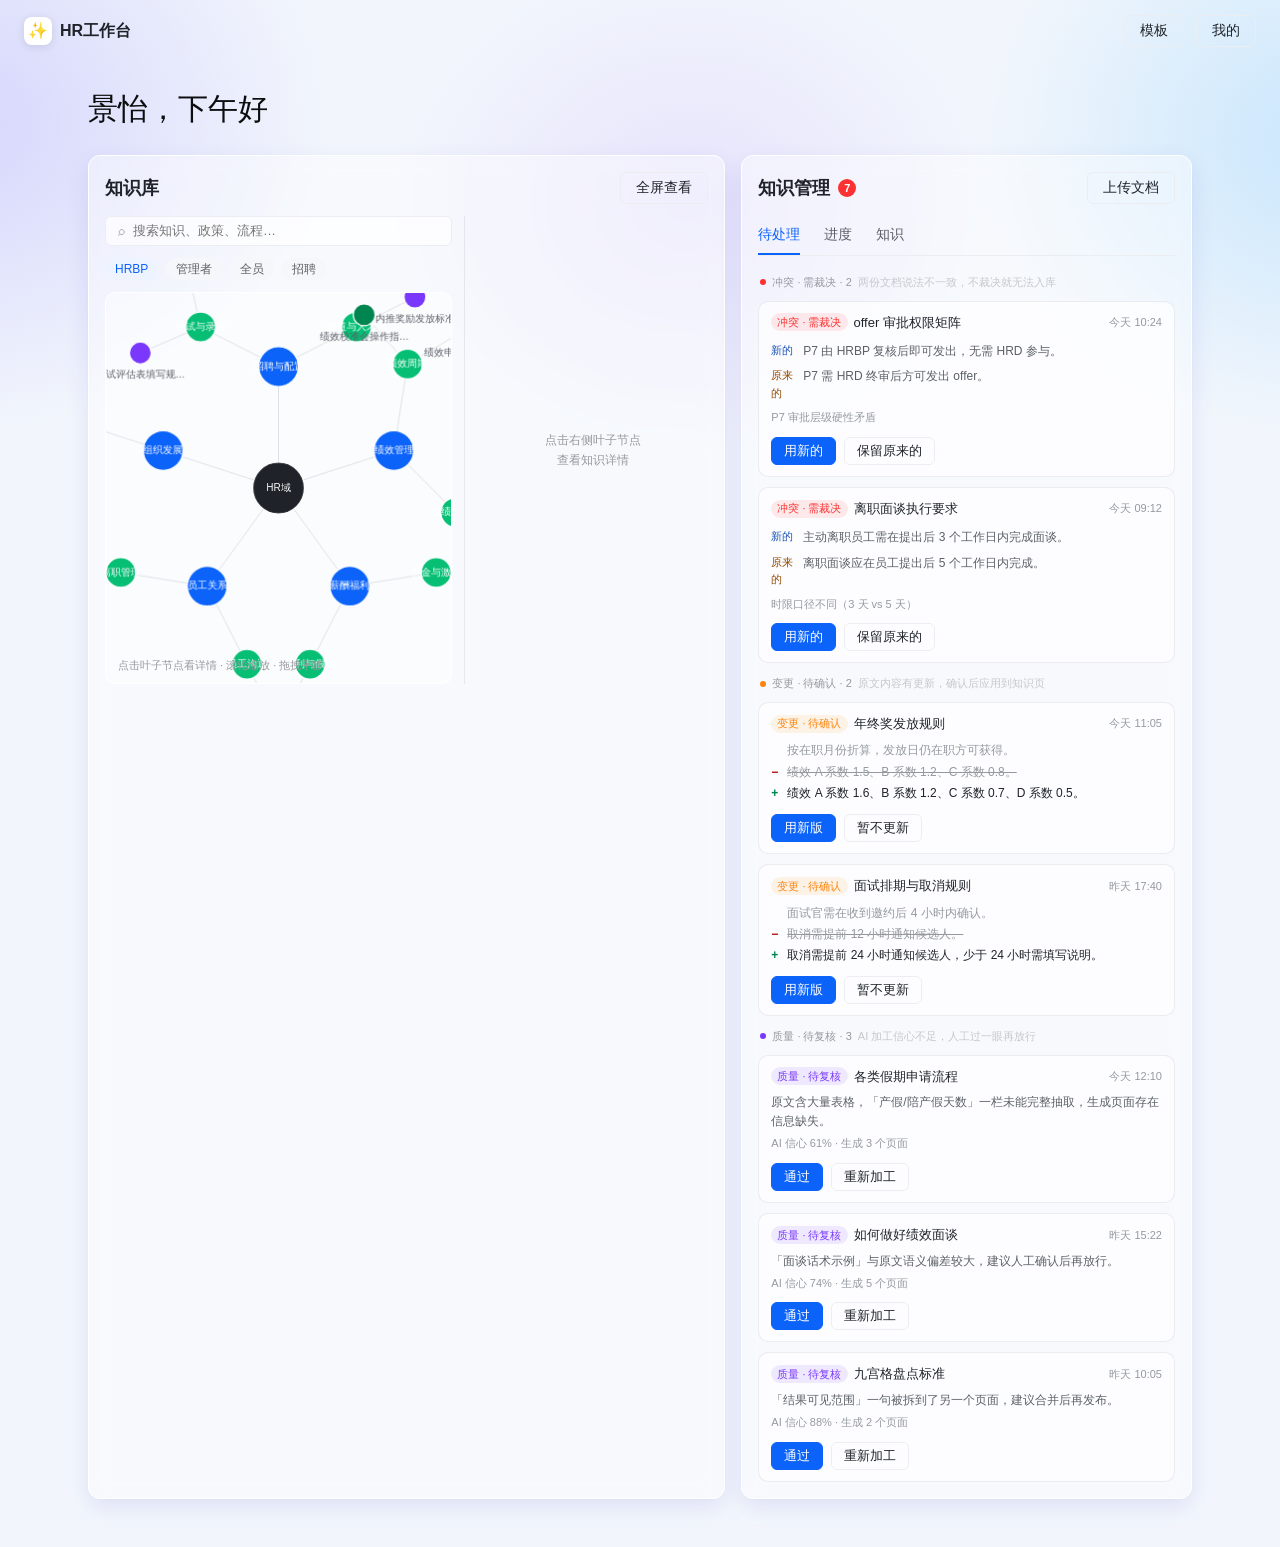
==== index.html @ a3eaf1f0 "feat: HR工作台知识库工具 demo - 知识库卡片（HRBP）：知识图谱四层结构，按角色切换，搜索，收藏，详情 - 知识管理卡片（COE）：待处理三类（冲突裁决/变更候选/质量复核），进度追踪" ====
<!DOCTYPE html>
<html lang="zh-CN">
<head>
<meta charset="UTF-8">
<title>HR 工作台 · 知识库工具 Demo</title>
<link rel="stylesheet" href="workbench.css">
<style>
  .tool-card--knowledge { grid-column: span 7; min-height: 560px; }
  .tool-card--manage    { grid-column: span 5; min-height: 560px; }

  /* ── HRBP 卡片 ── */
  .knowledge-layout { display: grid; grid-template-columns: 1fr 244px; gap: 12px; min-height: 468px; }
  .knowledge-main { min-width: 0; display: flex; flex-direction: column; }
  .graph-area { position: relative; flex: 1; min-height: 380px; border-radius: 10px;
                background: rgba(255,255,255,.46); border: 1px solid rgba(255,255,255,.9); overflow: hidden; }
  #graphCanvas { width: 100%; height: 100%; display: block; }
  .graph-hint { position: absolute; left: 12px; bottom: 10px; color: var(--color-text-tertiary); font-size: 11px; }
  .search-floating { position: absolute; inset: 0; background: rgba(250,252,255,.96); overflow: auto;
                     display: none; padding: 10px; }
  .search-floating.show { display: block; }
  .search-item { padding: 9px 11px; border-radius: 8px; background: rgba(255,255,255,.8);
                 border: 1px solid var(--color-border-default); margin-bottom: 7px; cursor: pointer; }
  .search-item:hover { background: #fff; border-color: var(--color-brand-border); }
  .search-item__title { font-size: 13px; font-weight: 500; display: flex; align-items: center; gap: 6px; flex-wrap: wrap; }
  .search-item__meta { font-size: 11px; color: var(--color-text-tertiary); margin-top: 3px; }

  .tiny-tag { display: inline-flex; align-items: center; height: 18px; padding: 0 6px;
              border-radius: 9px; font-size: 11px; white-space: nowrap; }
  .tiny-tag--neutral { background: #f2f5f7; color: #5c6066; }
  .tiny-tag--warn    { background: #fff1e5; color: #944b01; }
  .tiny-tag--success { background: #e8faf3; color: #018550; }
  .tiny-tag--brand   { background: var(--color-brand-soft); color: #1851b3; }

  .knowledge-detail { border-left: 1px solid rgba(31,35,41,.08); padding-left: 12px;
                      display: flex; flex-direction: column; min-width: 0; }
  .knowledge-detail.empty { justify-content: center; align-items: center; text-align: center;
                            color: var(--color-text-tertiary); font-size: 12px; line-height: 1.7; }
  .detail-head { display: flex; align-items: flex-start; gap: 6px; }
  .detail-title { flex: 1; font-size: 15px; font-weight: 600; line-height: 1.4; }
  .detail-fav { border: none; background: transparent; color: #c4c7cc; cursor: pointer; font-size: 15px; padding: 0; }
  .detail-fav.active { color: #fc860f; }
  .detail-banner { border-radius: 6px; padding: 6px 9px; font-size: 11px; margin-top: 8px; }
  .detail-banner.warn    { background: #fff1e5; color: #944b01; }
  .detail-banner.success { background: #e8faf3; color: #018550; }
  .detail-meta { font-size: 11px; color: var(--color-text-tertiary); margin-top: 8px; display: flex; flex-wrap: wrap; gap: 4px 8px; }
  .detail-summary { font-size: 12px; color: var(--color-text-secondary); line-height: 1.65; margin-top: 10px; }
  .detail-actions { margin-top: auto; padding-top: 12px; border-top: 1px solid rgba(31,35,41,.06); }

  /* ── COE 卡片 ── */
  .manage-shell { display: flex; flex-direction: column; min-height: 468px; }
  .tab-panel { display: none; flex-direction: column; gap: 10px; }
  .tab-panel.active { display: flex; }

  .group-label { font-size: 11px; color: var(--color-text-tertiary); padding: 2px 2px 0; display: flex; align-items: center; gap: 6px; }
  .group-label .dot { width: 6px; height: 6px; border-radius: 50%; }

  .todo-card { border-radius: 10px; background: rgba(255,255,255,.66);
               border: 1px solid rgba(31,35,41,.08); padding: 11px 12px; }
  .todo-card.done { opacity: .55; }
  .todo-head { display: flex; align-items: center; gap: 6px; margin-bottom: 7px; }
  .todo-title { flex: 1; font-size: 13px; font-weight: 500; min-width: 0;
                overflow: hidden; text-overflow: ellipsis; white-space: nowrap; }
  .todo-time { font-size: 11px; color: var(--color-text-tertiary); }
  .todo-body { font-size: 12px; line-height: 1.6; }
  .claim { display: flex; gap: 6px; padding: 3px 0; }
  .claim-key { flex: none; width: 26px; font-size: 11px; }
  .claim-key.new { color: #1851b3; }
  .claim-key.old { color: #944b01; }
  .claim-txt { color: var(--color-text-secondary); }
  .todo-hint { font-size: 11px; color: var(--color-text-tertiary); margin-top: 4px; }

  .diff-line { display: flex; gap: 6px; font-size: 12px; line-height: 1.6; padding: 1px 0; }
  .diff-sign { flex: none; width: 10px; font-weight: 600; }
  .diff-line.add    .diff-sign { color: #018550; }
  .diff-line.remove .diff-sign { color: #b50707; }
  .diff-line.remove .diff-txt  { color: #95999e; text-decoration: line-through; }
  .diff-line.same   .diff-sign { color: #c4c7cc; }
  .diff-line.same   .diff-txt  { color: var(--color-text-tertiary); }

  .todo-actions { display: flex; gap: 8px; margin-top: 10px; }
  .todo-actions .toft-button { height: 28px; padding: 0 12px; font-size: 13px; }
  .resolve-note { font-size: 12px; color: var(--color-text-secondary); display: flex; align-items: center; gap: 8px; }
  .link-btn { border: none; background: none; color: var(--color-text-link); font-size: 12px; cursor: pointer; padding: 0; }

  .empty-tip { padding: 48px 0; text-align: center; color: var(--color-text-tertiary); font-size: 13px; }

  .progress-card { border-radius: 10px; background: rgba(255,255,255,.66);
                   border: 1px solid rgba(31,35,41,.08); padding: 11px 12px; }
  .progress-head { display: flex; justify-content: space-between; gap: 8px; margin-bottom: 8px; }
  .progress-title { font-size: 13px; font-weight: 500; }
  .progress-time { font-size: 11px; color: var(--color-text-tertiary); }
  .role-line { display: flex; align-items: center; gap: 10px; padding: 6px 0;
               border-top: 1px solid rgba(31,35,41,.06); }
  .role-name { width: 52px; font-size: 12px; color: var(--color-text-secondary); flex: none; }
  .role-steps { flex: 1; display: flex; align-items: center; gap: 3px; }
  .step-dot { width: 7px; height: 7px; border-radius: 50%; background: #e1e3e6; flex: none; }
  .step-dot.done { background: #06bf75; }
  .step-dot.active { background: #0c63fa; box-shadow: 0 0 0 3px rgba(12,99,250,.12); }
  .step-line { width: 12px; height: 1px; background: #e1e3e6; flex: none; }
  .step-line.done { background: #06bf75; }
  .role-badge { font-size: 11px; border-radius: 9px; padding: 2px 7px; white-space: nowrap; flex: none; }
  .role-badge.done  { background: #e8faf3; color: #018550; }
  .role-badge.active{ background: #edf4ff; color: #1851b3; }
  .role-badge.warn  { background: #fff1e5; color: #944b01; }

  /* 进度条 */
  .prog-track { display: flex; align-items: flex-start; margin: 12px 0 10px; }
  .prog-step { display: flex; flex-direction: column; align-items: center; gap: 5px; flex: none; }
  .prog-dot { width: 8px; height: 8px; border-radius: 50%; background: #e1e3e6; }
  .prog-dot.done   { background: #06bf75; }
  .prog-dot.active { background: #0c63fa; box-shadow: 0 0 0 3px rgba(12,99,250,.15); }
  .prog-dot.fail   { background: #fc3232; box-shadow: 0 0 0 3px rgba(252,50,50,.15); }
  .prog-line { flex: 1; height: 1px; background: #e1e3e6; margin-top: 4px; min-width: 16px; }
  .prog-line.done { background: #06bf75; }
  .prog-step-label { font-size: 11px; color: var(--color-text-quaternary); white-space: nowrap; }
  .prog-step-label.hi { color: var(--color-text-secondary); }
  .prog-step-label.fail-lbl { color: #b50707; }
  .prog-badge { display: inline-flex; align-items: center; gap: 5px;
                font-size: 12px; margin-top: 2px; padding: 5px 0 0; }
  .fail-reason { font-size: 11px; color: #b50707; background: #fff5f5; border-radius: 7px;
                 padding: 7px 10px; margin-top: 8px; line-height: 1.5; }
  .role-badge.fail  { background: #fff5f5; color: #b50707; }
  .fail-reason { font-size: 11px; color: #b50707; background: #fff5f5; border-radius: 6px;
                 padding: 6px 9px; margin-top: 6px; display: flex; align-items: flex-start; gap: 6px; }

  .space-card { border-radius: 10px; background: rgba(255,255,255,.66);
               border: 1px solid rgba(31,35,41,.08); padding: 10px 12px;
               display: flex; align-items: center; gap: 10px; }
  .space-icon { width: 34px; height: 34px; border-radius: 10px; background: var(--color-brand-soft);
               color: var(--color-brand-primary); display: grid; place-items: center; font-size: 15px; flex: none; }
  .space-main { flex: 1; min-width: 0; }
  .space-title { font-size: 13px; font-weight: 500; }
  .space-meta { font-size: 11px; color: var(--color-text-tertiary); margin-top: 2px; }
  .list-head { display: flex; justify-content: space-between; align-items: center; padding: 4px 2px 0; }
  .list-head-label { font-size: 13px; font-weight: 600; }
  .page-row { border-radius: 10px; background: rgba(255,255,255,.66);
              border: 1px solid rgba(31,35,41,.08); padding: 10px 12px;
              display: flex; align-items: center; gap: 10px; }
  .page-title-wrap { flex: 1; min-width: 0; }
  .page-title { font-size: 13px; font-weight: 500; display: flex; align-items: center; gap: 6px; }
  .page-sub { font-size: 11px; color: var(--color-text-tertiary); margin-top: 2px; }
  .page-date { font-size: 11px; color: var(--color-text-tertiary); flex: none; }
  .page-actions { display: flex; gap: 6px; flex: none; }
  .page-actions .toft-button { height: 26px; padding: 0 10px; font-size: 12px; }
</style>
</head>
<body>
<script src="data.js"></script>
<div class="workbench-shell">
  <div class="workbench-topbar">
    <div class="workbench-brand">
      <div style="width:28px;height:28px;border-radius:8px;background:#fff;display:grid;place-items:center;box-shadow:0 2px 8px rgba(31,35,41,0.12)">✨</div>
      <strong>HR工作台</strong>
    </div>
    <div style="display:flex;gap:12px;align-items:center">
      <button class="toft-button toft-button--ghost">模板</button>
      <button class="toft-button toft-button--ghost">我的</button>
    </div>
  </div>

  <div class="workbench-main">
    <div class="workbench-head">
      <h1>景怡，下午好</h1>
    </div>

    <div class="workbench-canvas">
      <!-- ══ HRBP：知识库 ══ -->
      <section class="tool-card tool-card--knowledge">
        <div class="tool-card__header">
          <div class="tool-card__title">知识库</div>
          <button class="toft-button toft-button--ghost" onclick="alert('打开知识库全屏')">全屏查看</button>
        </div>
        <div class="tool-card__body">
          <div class="knowledge-layout">
            <div class="knowledge-main">
              <div class="tool-search">
                <span style="color:var(--color-text-tertiary);font-size:13px">⌕</span>
                <input id="searchInput" placeholder="搜索知识、政策、流程…">
              </div>
              <div class="tool-role-pills" id="rolePills"></div>
              <div class="graph-area">
                <canvas id="graphCanvas"></canvas>
                <div class="search-floating" id="searchFloating"></div>
                <div class="graph-hint">点击叶子节点看详情 · 滚轮缩放 · 拖拽平移</div>
              </div>
            </div>
            <aside class="knowledge-detail empty" id="detailPane"></aside>
          </div>
        </div>
      </section>

      <!-- ══ COE：知识管理 ══ -->
      <section class="tool-card tool-card--manage">
        <div class="tool-card__header">
          <div style="display:flex;align-items:center;gap:8px">
            <div class="tool-card__title">知识管理</div>
            <span class="toft-badge toft-badge--danger" id="pendingBadgeTop">0</span>
          </div>
          <button class="toft-button toft-button--ghost" onclick="alert('跳转到知识维护后台上传页')">上传文档</button>
        </div>
        <div class="tool-card__body">
          <div class="manage-shell">
            <div class="toft-tabs">
              <div class="toft-tab active" data-tab="todo" onclick="switchTab('todo', this)">待处理</div>
              <div class="toft-tab" data-tab="progress" onclick="switchTab('progress', this)">进度</div>
              <div class="toft-tab" data-tab="pages" onclick="switchTab('pages', this)">知识</div>
            </div>
            <div class="tab-panel active" id="panel-todo"></div>
            <div class="tab-panel" id="panel-progress"></div>
            <div class="tab-panel" id="panel-pages"></div>
          </div>
        </div>
      </section>
    </div>
  </div>
</div>

<script>
/* ═════════ 状态 ═════════ */
const state = {
  role: 'hrbp',
  favorites: new Set(JSON.parse(localStorage.getItem('hr-kc-favs') || '[]')),
  selectedPage: null,
  zoom: 1,
  offset: { x: 0, y: 0 },
  nodes: [], edges: [],
  hovered: null, dragging: false,
  resolved: {},          // id -> 'new' | 'old' | 'pass' | 'redo'
};

const ROLE_LABEL = { hrbp:'HRBP', manager:'管理者', all:'全员', recruiter:'招聘' };

/* ═════════ HRBP 卡片 ═════════ */
const canvas = document.getElementById('graphCanvas');
const ctx = canvas.getContext('2d');

function renderRolePills() {
  document.getElementById('rolePills').innerHTML = DATA.roles.map(r =>
    `<div class="tool-role-pill ${state.role === r.key ? 'active' : ''}" onclick="selectRole('${r.key}')">${r.label}</div>`
  ).join('');
}

function selectRole(role) {
  state.role = role;
  state.selectedPage = null;
  state.zoom = 1; state.offset = { x: 0, y: 0 };
  renderRolePills(); renderDetail(null); resizeCanvas();
}

function resizeCanvas() {
  const rect = document.getElementById('graphCanvas').parentElement.getBoundingClientRect();
  canvas.width = rect.width; canvas.height = rect.height;
  buildGraph(); drawGraph();
}

function buildGraph() {
  const W = canvas.width, H = canvas.height, cx = W / 2, cy = H / 2;
  const domains = (DATA.graph[state.role] || { domains: [] }).domains;
  const nodes = [{ id: 'center', kind: 'center', x: cx, y: cy, r: 26, label: 'HR域' }];
  const edges = [];
  const dAngle = (Math.PI * 2) / Math.max(domains.length, 1);

  domains.forEach((dom, i) => {
    const a = -Math.PI / 2 + i * dAngle;
    const dx = cx + 122 * Math.cos(a), dy = cy + 122 * Math.sin(a);
    nodes.push({ id: dom.key, kind: 'domain', x: dx, y: dy, r: 20, label: dom.label });
    edges.push({ from: 'center', to: dom.key });

    const subs = dom.children || [];
    const sSpread = subs.length > 1 ? Math.PI * 0.7 : 0;
    subs.forEach((sub, si) => {
      const sa = subs.length === 1 ? a : (a - sSpread / 2 + sSpread * (si / (subs.length - 1)));
      const sx = dx + 88 * Math.cos(sa), sy = dy + 88 * Math.sin(sa);
      nodes.push({ id: sub.key, kind: 'sub', x: sx, y: sy, r: 15, label: sub.label });
      edges.push({ from: dom.key, to: sub.key });

      const pages = sub.pages || [];
      const pSpread = pages.length > 1 ? Math.PI * 0.56 : 0;
      pages.forEach((page, pi) => {
        const pa = pages.length === 1 ? sa : (sa - pSpread / 2 + pSpread * (pi / (pages.length - 1)));
        nodes.push({ id: page.id, kind: 'page',
                     x: sx + 66 * Math.cos(pa), y: sy + 66 * Math.sin(pa),
                     r: 11, label: page.title, page });
        edges.push({ from: sub.key, to: page.id });
      });
    });
  });

  state.nodes = nodes; state.edges = edges;
}

function drawGraph() {
  ctx.clearRect(0, 0, canvas.width, canvas.height);
  ctx.save();
  ctx.translate(state.offset.x, state.offset.y);
  ctx.scale(state.zoom, state.zoom);

  const map = Object.fromEntries(state.nodes.map(n => [n.id, n]));
  ctx.lineWidth = 1;
  state.edges.forEach(e => {
    const a = map[e.from], b = map[e.to];
    ctx.beginPath(); ctx.moveTo(a.x, a.y); ctx.lineTo(b.x, b.y);
    ctx.strokeStyle = 'rgba(31,35,41,.12)'; ctx.stroke();
  });

  const FONT = "-apple-system,'PingFang SC',sans-serif";
  state.nodes.forEach(n => {
    let fill = '#1f2329';
    if (n.kind === 'domain') fill = '#0c63fa';
    if (n.kind === 'sub')    fill = '#06bf75';
    if (n.kind === 'page')   fill = n.page.hasConflict ? '#fc860f' : n.page.isNew ? '#018550' : '#7938fc';

    const active = (state.selectedPage && state.selectedPage.id === n.id) || state.hovered === n.id;
    ctx.beginPath();
    ctx.arc(n.x, n.y, n.r + (active ? 2 : 0), 0, Math.PI * 2);
    ctx.fillStyle = fill; ctx.fill();
    ctx.strokeStyle = '#fff'; ctx.lineWidth = active ? 2.5 : 1.2; ctx.stroke();

    ctx.textAlign = 'center';
    if (n.kind === 'page') {
      ctx.fillStyle = '#5c6066';
      ctx.textBaseline = 'top';
      ctx.font = `10px ${FONT}`;
      ctx.fillText(n.label.length > 8 ? n.label.slice(0, 8) + '…' : n.label, n.x, n.y + n.r + 6);
    } else {
      ctx.fillStyle = '#fff';
      ctx.textBaseline = 'middle';
      ctx.font = `10px ${FONT}`;
      ctx.fillText(n.label, n.x, n.y);
    }
  });
  ctx.restore();
}

function hitNode(clientX, clientY) {
  const rect = canvas.getBoundingClientRect();
  const x = (clientX - rect.left - state.offset.x) / state.zoom;
  const y = (clientY - rect.top  - state.offset.y) / state.zoom;
  for (let i = state.nodes.length - 1; i >= 0; i--) {
    const n = state.nodes[i], dx = x - n.x, dy = y - n.y;
    if (dx * dx + dy * dy <= (n.r + 4) * (n.r + 4)) return n;
  }
  return null;
}

canvas.addEventListener('mousemove', e => {
  if (state.dragging) {
    state.offset.x += e.movementX; state.offset.y += e.movementY; drawGraph(); return;
  }
  const n = hitNode(e.clientX, e.clientY);
  state.hovered = n ? n.id : null;
  canvas.style.cursor = n ? 'pointer' : 'grab';
  drawGraph();
});
canvas.addEventListener('mousedown', () => { state.dragging = true; canvas.style.cursor = 'grabbing'; });
window.addEventListener('mouseup', () => { state.dragging = false; canvas.style.cursor = 'grab'; });
canvas.addEventListener('click', e => {
  const n = hitNode(e.clientX, e.clientY);
  if (n && n.kind === 'page') { state.selectedPage = n.page; renderDetail(n.page); drawGraph(); }
});
canvas.addEventListener('wheel', e => {
  e.preventDefault();
  state.zoom = Math.min(3, Math.max(.45, state.zoom * (e.deltaY < 0 ? 1.08 : .92)));
  drawGraph();
}, { passive: false });

function renderDetail(page) {
  const el = document.getElementById('detailPane');
  if (!page) {
    el.className = 'knowledge-detail empty';
    el.innerHTML = '点击右侧叶子节点<br>查看知识详情';
    return;
  }
  el.className = 'knowledge-detail';
  el.innerHTML = `
    <div class="detail-head">
      <div class="detail-title">${page.title}</div>
      <button class="detail-fav ${state.favorites.has(page.id) ? 'active' : ''}"
              onclick="toggleFav('${page.id}')" title="收藏">★</button>
    </div>
    ${page.hasConflict ? '<div class="detail-banner warn">存在待裁决冲突，COE 处理中</div>' : ''}
    ${page.isNew ? '<div class="detail-banner success">近期已更新至新版</div>' : ''}
    <div class="detail-summary">${page.summary}</div>
    <div class="detail-meta">
      <span class="tiny-tag tiny-tag--neutral">${page.tag}</span>
      <span>${ROLE_LABEL[state.role]}可见</span>
      <span>更新于 ${page.updatedAt}</span>
    </div>
    <div class="detail-meta"><span>来源：<span class="detail-link" style="color:var(--color-text-link);cursor:pointer" onclick="alert('打开原文：${page.source}')">${page.source} ↗</span></span></div>
    <div class="detail-actions">
      <button class="toft-button toft-button--primary" style="width:100%" onclick="alert('跳转到知识库详情页')">打开详情页</button>
    </div>`;
}

function toggleFav(id) {
  state.favorites.has(id) ? state.favorites.delete(id) : state.favorites.add(id);
  localStorage.setItem('hr-kc-favs', JSON.stringify([...state.favorites]));
  if (state.selectedPage && state.selectedPage.id === id) renderDetail(state.selectedPage);
}

function allPages() {
  const out = [];
  (DATA.graph[state.role] || { domains: [] }).domains.forEach(d =>
    d.children.forEach(s => s.pages.forEach(p => out.push({ ...p, domain: d.label, sub: s.label }))));
  return out;
}

document.getElementById('searchInput').addEventListener('input', e => {
  const q = e.target.value.trim().toLowerCase();
  const box = document.getElementById('searchFloating');
  if (!q) { box.classList.remove('show'); box.innerHTML = ''; return; }
  const hits = allPages().filter(p =>
    p.title.toLowerCase().includes(q) || p.summary.toLowerCase().includes(q) || p.tag.toLowerCase().includes(q));
  box.classList.add('show');
  box.innerHTML = hits.length ? hits.map(p => `
    <div class="search-item" onclick="openSearchResult('${p.id}')">
      <div class="search-item__title">${p.title}
        <span class="tiny-tag tiny-tag--neutral">${p.tag}</span>
        ${p.hasConflict ? '<span class="tiny-tag tiny-tag--warn">有冲突</span>' : ''}
        ${p.isNew ? '<span class="tiny-tag tiny-tag--success">已更新</span>' : ''}
      </div>
      <div class="search-item__meta">${p.domain} · ${p.sub} · 更新于 ${p.updatedAt}</div>
    </div>`).join('')
    : '<div class="empty-tip">没有找到相关知识</div>';
});

function openSearchResult(id) {
  document.getElementById('searchInput').value = '';
  document.getElementById('searchFloating').classList.remove('show');
  const page = allPages().find(p => p.id === id);
  state.selectedPage = page; renderDetail(page); drawGraph();
}

/* ═════════ COE 卡片 ═════════ */

const KIND_META = {
  conflict: { label: '冲突 · 需裁决', color: '#fc3232', desc: '两份文档说法不一致，不裁决就无法入库' },
  proposal: { label: '变更 · 待确认', color: '#fc860f', desc: '原文内容有更新，确认后应用到知识页' },
  quality:  { label: '质量 · 待复核', color: '#7938fc', desc: 'AI 加工信心不足，人工过一眼再放行' },
};

function pendingList() { return DATA.pendingItems.filter(i => !state.resolved[i.id]); }

function updateBadges() {
  const n = pendingList().length;
  document.getElementById('pendingBadgeTop').textContent = n;
}

function switchTab(tab, el) {
  document.querySelectorAll('.toft-tab').forEach(t => t.classList.remove('active'));
  el.classList.add('active');
  document.querySelectorAll('.tab-panel').forEach(p => p.classList.remove('active'));
  document.getElementById('panel-' + tab).classList.add('active');
}

function renderTodoPanel() {
  const el = document.getElementById('panel-todo');
  const groups = ['conflict', 'proposal', 'quality'];
  const html = groups.map(kind => {
    const items = DATA.pendingItems.filter(i => i.kind === kind);
    if (!items.length) return '';
    const meta = KIND_META[kind];
    return `
      <div class="group-label">
        <span class="dot" style="background:${meta.color}"></span>
        ${meta.label} · ${items.length}
        <span style="color:var(--color-text-quaternary)">${meta.desc}</span>
      </div>
      ${items.map(item => renderTodoCard(item)).join('')}`;
  }).join('');

  el.innerHTML = html || '<div class="empty-tip">待处理已清空，暂无需要你介入的事项 ✅</div>';
}

function renderTodoCard(item) {
  const done = state.resolved[item.id];
  const meta = KIND_META[item.kind];

  if (done) {
    const text = {
      new:  '已用新的这份',
      old:  '已保留原来的',
      pass: '已通过，知识页已上线',
      redo: '已退回重新加工',
    }[done];
    return `
      <div class="todo-card done">
        <div class="todo-head">
          <span class="tiny-tag" style="background:${meta.color}1a;color:${meta.color}">${meta.label}</span>
          <div class="todo-title">${item.pageTitle}</div>
        </div>
        <div class="resolve-note">✓ ${text}
          <button class="link-btn" onclick="undo('${item.id}')">撤销</button>
        </div>
      </div>`;
  }

  let body = '';
  if (item.kind === 'conflict') {
    body = `
      <div class="claim"><span class="claim-key new">新的</span><span class="claim-txt">${item.newText}</span></div>
      <div class="claim"><span class="claim-key old">原来的</span><span class="claim-txt">${item.oldText}</span></div>
      <div class="todo-hint">${item.hint}</div>`;
  } else if (item.kind === 'proposal') {
    body = item.diff.map(d => `
      <div class="diff-line ${d.type}">
        <span class="diff-sign">${d.type === 'add' ? '+' : d.type === 'remove' ? '−' : ''}</span>
        <span class="diff-txt">${d.text}</span>
      </div>`).join('');
  } else {
    body = `
      <div style="color:var(--color-text-secondary)">${item.reason}</div>
      <div class="todo-hint">AI 信心 ${Math.round(item.confidence * 100)}% · 生成 ${item.pagesCount} 个页面</div>`;
  }

  const actions = item.kind === 'quality'
    ? `<button class="toft-button toft-button--primary" onclick="decide('${item.id}','pass')">通过</button>
       <button class="toft-button toft-button--ghost" onclick="decide('${item.id}','redo')">重新加工</button>`
    : `<button class="toft-button toft-button--primary" onclick="decide('${item.id}','new')">${item.kind === 'conflict' ? '用新的' : '用新版'}</button>
       <button class="toft-button toft-button--ghost" onclick="decide('${item.id}','old')">${item.kind === 'conflict' ? '保留原来的' : '暂不更新'}</button>`;

  return `
    <div class="todo-card">
      <div class="todo-head">
        <span class="tiny-tag" style="background:${meta.color}1a;color:${meta.color}">${meta.label}</span>
        <div class="todo-title">${item.pageTitle}</div>
        <span class="todo-time">${item.uploadedAt}</span>
      </div>
      <div class="todo-body">${body}</div>
      <div class="todo-actions">${actions}</div>
    </div>`;
}

function decide(id, choice) {
  state.resolved[id] = choice;
  updateBadges(); renderTodoPanel();
}

function undo(id) {
  delete state.resolved[id];
  updateBadges(); renderTodoPanel();
}

function renderProgressPanel() {
  const STEPS    = ['已提交', '生成知识页', '冲突检查', '完成'];
  const STEP_IDX = { submitted: 0, generating: 1, checking: 2, done: 3 };

  document.getElementById('panel-progress').innerHTML = DATA.tasks.map(t => {
    const failed = t.status === 'failed';
    const done   = t.status === 'done';
    const cur    = failed ? (STEP_IDX[t.failedAt] ?? 1) : (STEP_IDX[t.status] ?? 0);

    // 进度条
    const track = STEPS.map((label, i) => {
      const isDone   = done ? i <= cur : (!failed && i < cur);
      const isActive = !failed && !done && i === cur;
      const isFail   = failed && i === cur;
      return (
        '<div class="prog-step">' +
          '<div class="prog-dot' + (isDone ? ' done' : isActive ? ' active' : isFail ? ' fail' : '') + '"></div>' +
          '<div class="prog-step-label' + (isDone || isActive ? ' hi' : isFail ? ' hi fail-lbl' : '') + '">' + label + '</div>' +
        '</div>' +
        (i < STEPS.length - 1 ? '<div class="prog-line' + (isDone ? ' done' : '') + '"></div>' : '')
      );
    }).join('');

    // 完成后展示结果摘要
    let result = '';
    if (done) {
      if (t.conflictCount) {
        result = '<div class="prog-badge"><span class="role-badge warn">' + t.conflictCount + ' 项待裁决</span>' +
                 '<span class="role-badge done">' + t.pageCount + ' 页已生效</span></div>';
      } else {
        result = '<div class="prog-badge"><span class="role-badge done">' + t.pageCount + ' 页已生效</span></div>';
      }
    }

    // 失败原因
    const failBlock = failed && t.failReason
      ? '<div class="fail-reason">⚠ ' + t.failReason + '</div>' : '';

    const titleSuffix = failed
      ? ' <span class="tiny-tag" style="background:#fff5f5;color:#b50707;margin-left:4px">失败</span>' : '';

    return '<div class="progress-card">' +
      '<div class="progress-head">' +
        '<div class="progress-title">' + t.sourceTitle + titleSuffix + '</div>' +
        '<div class="progress-time">' + t.uploadedAt + '</div>' +
      '</div>' +
      '<div class="prog-track">' + track + '</div>' +
      result + failBlock +
    '</div>';
  }).join('');
}

function renderPagesPanel() {
  document.getElementById('panel-pages').innerHTML =
    DATA.coeSpaces.map(s => `
      <div class="space-card">
        <div class="space-icon">📂</div>
        <div class="space-main">
          <div class="space-title">${s.domain} · ${s.label}</div>
          <div class="space-meta">${s.pagesCount} 个知识页 · 空间 ${s.key}</div>
        </div>
        <button class="toft-button toft-button--ghost" onclick="alert('打开空间详情：${s.key}')">查看</button>
      </div>`).join('') +
    `<div class="list-head">
      <div class="list-head-label">全部知识页</div>
      <button class="toft-button toft-button--ghost" onclick="alert('在后台查看完整列表')">在后台查看</button>
    </div>` +
    DATA.managedPages.map(p => `
      <div class="page-row">
        <div class="page-title-wrap">
          <div class="page-title">${p.title}
            ${p.status === 'live'
              ? '<span class="tiny-tag tiny-tag--success">已生效</span>'
              : '<span class="tiny-tag tiny-tag--warn">待审核</span>'}
          </div>
          <div class="page-sub">${p.subdomain} · 来源 ${p.source}</div>
        </div>
        <div class="page-date">${p.updatedAt}</div>
        <div class="page-actions">
          <button class="toft-button toft-button--ghost" onclick="alert('立即检查：${p.title}')">立即检查</button>
          <button class="toft-button toft-button--ghost" onclick="alert('查看：${p.title}')">查看</button>
        </div>
      </div>`).join('');
}

/* ═════════ init ═════════ */
renderRolePills();
resizeCanvas();
renderDetail(null);
renderTodoPanel();
renderProgressPanel();
renderPagesPanel();
updateBadges();
window.addEventListener('resize', resizeCanvas);
</script>
</body>
</html>
---- workbench.css ----
/* 
 * HR Workbench UI Foundation 
 * Derived from creative-desk-fe/src/styles/tokens/
 */

:root {
  /* Foundations */
  --font-family-base: -apple-system, BlinkMacSystemFont, 'Segoe UI', 'PingFang SC', 'Hiragino Sans GB', 'Microsoft YaHei', 'Helvetica Neue', Helvetica, Arial, sans-serif;
  
  /* Palette & Semantic Colors (creative-desk-fe tokens) */
  --color-brand-primary: #0c63fa;
  --color-brand-hover: #337eff;
  --color-brand-active: #0050db;
  --color-brand-soft: #edf4ff;
  --color-brand-border: #a5c6fe;
  
  --color-text-primary: #1f2329;
  --color-text-secondary: #5c6066;
  --color-text-tertiary: #95999e;
  --color-text-quaternary: #c4c7cc;
  --color-text-link: #0c63fa;
  --color-text-success: #018550;
  --color-text-warning: #944b01;
  --color-text-danger: #b50707;
  
  --color-surface-page: #f5f7fa;
  --color-surface-primary: #ffffff;
  --color-surface-secondary: #f5f7fa;
  --color-surface-hover: rgba(61, 86, 128, 0.06);
  --color-surface-active: rgba(61, 86, 128, 0.08);
  
  --color-border-default: #ebedf0;
  --color-border-subtle: #f0f2f5;
  --color-border-strong: #c4c7cc;
  
  --color-success: #06bf75;
  --color-success-soft: #e8faf3;
  --color-warning: #fc860f;
  --color-warning-soft: #fff1e5;
  --color-danger: #fc3232;
  --color-danger-soft: #fff5f5;
  
  --shadow-card: 0 8px 24px #2307b417, 0 1px 2px rgba(24, 24, 27, 0.03);
  --shadow-float: 0 6px 14px 0 rgba(31, 35, 41, 0.12);
  
  --radius-s: 4px;
  --radius-m: 6px;
  --radius-l: 8px;
  --radius-xl: 12px;
}

* { box-sizing: border-box; margin: 0; padding: 0; }

body {
  font-family: var(--font-family-base);
  color: var(--color-text-primary);
  font-size: 14px;
  line-height: 1.5;
  -webkit-font-smoothing: antialiased;
}

/* ── Workbench Shell ── */
.workbench-shell {
  position: relative;
  min-height: 100vh;
  background: 
    radial-gradient(ellipse 42% 28% at -4% 8%, rgba(107, 92, 255, 0.21), transparent 72%),
    radial-gradient(ellipse 38% 27% at 104% 9%, rgba(46, 172, 255, 0.21), transparent 72%),
    radial-gradient(ellipse 32% 22% at 54% 13%, rgba(156, 105, 255, 0.13), transparent 74%),
    linear-gradient(180deg, #f2f6fc 0%, #f2f6fc 100%);
  display: flex;
  flex-direction: column;
}

.workbench-topbar {
  height: 62px;
  padding: 0 24px;
  display: flex;
  align-items: center;
  justify-content: space-between;
}

.workbench-brand {
  display: flex;
  align-items: center;
  gap: 8px;
  font-weight: 500;
  font-size: 16px;
}

.workbench-brand img { width: 28px; height: 28px; }

.workbench-main {
  flex: 1;
  padding: 24px 88px 48px;
  max-width: 1680px;
  margin: 0 auto;
  width: 100%;
}

.workbench-head {
  margin-bottom: 24px;
}

.workbench-head h1 {
  font-size: 30px;
  font-weight: 500;
  color: #0c0d0e;
}

.workbench-head p {
  color: var(--color-text-tertiary);
  font-size: 13px;
  margin-top: 4px;
}

/* ── Grid Canvas ── */
.workbench-canvas {
  display: grid;
  grid-template-columns: repeat(12, 1fr);
  gap: 16px;
}

/* ── HomeToolCard (The Glass Frame) ── */
.tool-card {
  background: rgba(255, 255, 255, 0.4);
  border: 1px solid #ffffff;
  border-radius: var(--radius-xl);
  box-shadow: var(--shadow-card);
  backdrop-filter: blur(10px);
  display: flex;
  flex-direction: column;
  overflow: hidden;
  transition: box-shadow 0.16s ease, transform 0.16s ease;
}

.tool-card:hover {
  box-shadow: 0 8px 24px #2307b417, 0 1px 2px #18181b08;
}

.tool-card__header {
  padding: 16px 16px 12px;
  display: flex;
  justify-content: space-between;
  align-items: center;
  min-height: 30px;
}

.tool-card__title {
  font-size: 18px;
  font-family: 'Source Han Serif CN', serif;
  font-weight: 700;
  color: var(--color-text-primary);
}

.tool-card__body {
  flex: 1;
  padding: 0 16px 16px;
  min-height: 0;
  display: flex;
  flex-direction: column;
}

/* ── Shared UI Components ── */
.toft-button {
  display: inline-flex;
  align-items: center;
  gap: 4px;
  height: 32px;
  padding: 0 15px;
  border-radius: var(--radius-m);
  font-size: 14px;
  font-weight: 400;
  cursor: pointer;
  border: 1px solid transparent;
  transition: all 0.15s;
  background: #fff;
  color: var(--color-text-primary);
}

.toft-button--primary {
  background: var(--color-brand-primary);
  color: #fff;
  border-color: var(--color-brand-primary);
}

.toft-button--primary:hover {
  background: var(--color-brand-hover);
}

.toft-button--ghost {
  background: transparent;
  border-color: var(--color-border-default);
}

.toft-button--ghost:hover {
  background: var(--color-surface-hover);
  border-color: var(--color-border-strong);
}

.toft-tabs {
  display: flex;
  gap: 24px;
  border-bottom: 1px solid var(--color-border-default);
  margin-bottom: 16px;
}

.toft-tab {
  padding: 8px 0;
  font-size: 14px;
  color: var(--color-text-secondary);
  cursor: pointer;
  border-bottom: 2px solid transparent;
  position: relative;
}

.toft-tab.active {
  color: var(--color-brand-primary);
  border-bottom-color: var(--color-brand-primary);
  font-weight: 500;
}

.toft-badge {
  display: inline-flex;
  padding: 0 6px;
  height: 18px;
  align-items: center;
  border-radius: 9px;
  font-size: 11px;
  font-weight: 600;
  background: var(--color-border-strong);
  color: #fff;
}

.toft-badge--danger { background: var(--color-danger); }

/* ── Tool specific UI ── */
.tool-search {
  display: flex;
  align-items: center;
  gap: 8px;
  background: rgba(255, 255, 255, 0.7);
  border: 1px solid var(--color-border-default);
  border-radius: var(--radius-m);
  padding: 4px 12px;
  width: 100%;
  margin-bottom: 12px;
}

.tool-search input {
  border: none;
  background: transparent;
  outline: none;
  flex: 1;
  font-size: 13px;
}

.tool-role-pills {
  display: flex;
  gap: 8px;
  margin-bottom: 12px;
}

.tool-role-pill {
  padding: 2px 10px;
  border-radius: 12px;
  font-size: 12px;
  background: var(--color-surface-secondary);
  color: var(--color-text-secondary);
  cursor: pointer;
}

.tool-role-pill.active {
  background: var(--color-brand-soft);
  color: var(--color-brand-primary);
}
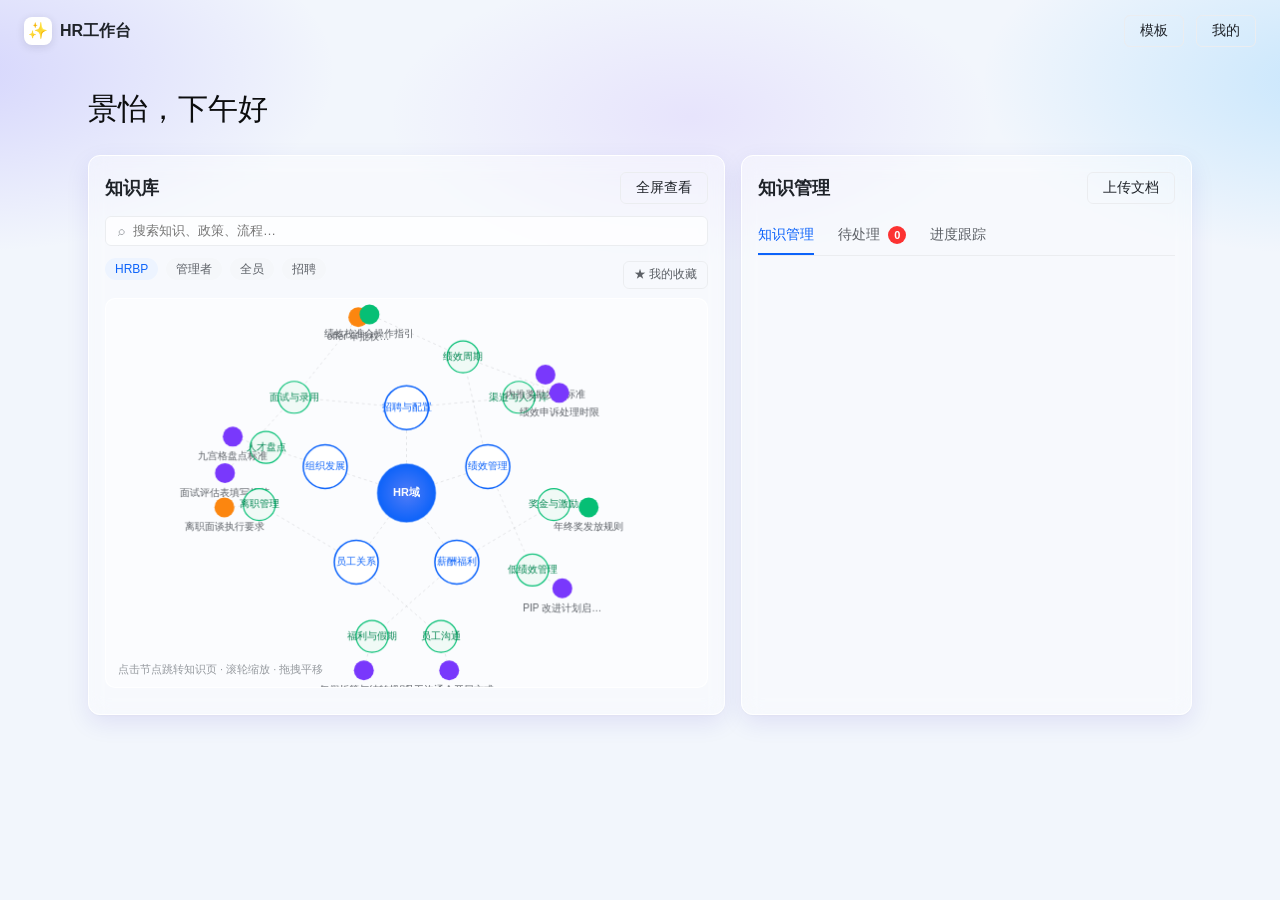
==== commit 6bc2f6d7: "feat: 消费卡片重绘图谱+收藏+直接跳转；生产卡片tab重组+进度优化 消费卡片： - 图谱重绘：同心圆布局，中心渐变蓝/领域白底蓝边/子领域绿/叶子紫，连线改虚线 - 叶子节点点击直接跳转知识库" ====
--- a/index.html
+++ b/index.html
@@ -8,10 +8,15 @@
   .tool-card--knowledge { grid-column: span 7; min-height: 560px; }
   .tool-card--manage    { grid-column: span 5; min-height: 560px; }
 
+  .knowledge-layout-full { display: flex; flex-direction: column; min-height: 468px; }
+  .k-toolbar { display: flex; align-items: center; justify-content: space-between; margin-bottom: 6px; }
+  .fav-toggle-btn { font-size: 12px; height: 28px; padding: 0 10px; color: var(--color-text-secondary); }
+  .fav-toggle-btn.active { color: #fc860f; border-color: #fc860f; background: #fff8f0; }
+
   /* ── HRBP 卡片 ── */
-  .knowledge-layout { display: grid; grid-template-columns: 1fr 244px; gap: 12px; min-height: 468px; }
+  /* .knowledge-layout legacy */
   .knowledge-main { min-width: 0; display: flex; flex-direction: column; }
-  .graph-area { position: relative; flex: 1; min-height: 380px; border-radius: 10px;
+  .graph-area { position: relative; flex: 1; min-height: 390px; border-radius: 10px;
                 background: rgba(255,255,255,.46); border: 1px solid rgba(255,255,255,.9); overflow: hidden; }
   #graphCanvas { width: 100%; height: 100%; display: block; }
   .graph-hint { position: absolute; left: 12px; bottom: 10px; color: var(--color-text-tertiary); font-size: 11px; }
@@ -142,6 +147,26 @@
   .page-date { font-size: 11px; color: var(--color-text-tertiary); flex: none; }
   .page-actions { display: flex; gap: 6px; flex: none; }
   .page-actions .toft-button { height: 26px; padding: 0 10px; font-size: 12px; }
+
+  /* 收藏面板 */
+  .fav-panel { position: absolute; inset: 0; background: rgba(250,252,255,.97);
+               overflow: auto; padding: 12px; display: flex; flex-direction: column; gap: 8px; }
+  .fav-item { display: flex; align-items: center; gap: 10px; padding: 9px 11px; border-radius: 8px;
+              background: #fff; border: 1px solid var(--color-border-default); cursor: pointer; }
+  .fav-item:hover { border-color: var(--color-brand-border); background: var(--color-brand-soft); }
+  .fav-item-title { flex: 1; font-size: 13px; font-weight: 500; }
+  .fav-item-meta  { font-size: 11px; color: var(--color-text-tertiary); }
+  .fav-unfav { border: none; background: transparent; color: #fc860f; cursor: pointer; font-size: 14px; }
+  .fav-empty { padding: 60px 0; text-align: center; color: var(--color-text-tertiary); font-size: 13px; }
+
+  /* 进度冲突节点 */
+  .prog-dot.conflict { background: #fc860f; box-shadow: 0 0 0 3px rgba(252,134,15,.18); }
+  .prog-step-label.conflict-lbl { color: #944b01; }
+  .conflict-note { font-size: 11px; color: #944b01; background: #fff1e5; border-radius: 6px;
+                   padding: 6px 9px; margin-top: 6px; }
+  .conflict-hint { font-size: 12px; font-weight: 600; color: #944b01; background: #fff1e5;
+                   border-radius: 6px; padding: 5px 8px; margin-bottom: 6px; display: inline-flex;
+                   align-items: center; gap: 4px; }
 </style>
 </head>
 <body>
@@ -171,20 +196,21 @@
           <button class="toft-button toft-button--ghost" onclick="alert('打开知识库全屏')">全屏查看</button>
         </div>
         <div class="tool-card__body">
-          <div class="knowledge-layout">
-            <div class="knowledge-main">
-              <div class="tool-search">
-                <span style="color:var(--color-text-tertiary);font-size:13px">⌕</span>
-                <input id="searchInput" placeholder="搜索知识、政策、流程…">
-              </div>
+          <div class="knowledge-layout-full">
+            <div class="tool-search">
+              <span style="color:var(--color-text-tertiary);font-size:13px">⌕</span>
+              <input id="searchInput" placeholder="搜索知识、政策、流程…">
+            </div>
+            <div class="k-toolbar">
               <div class="tool-role-pills" id="rolePills"></div>
-              <div class="graph-area">
-                <canvas id="graphCanvas"></canvas>
-                <div class="search-floating" id="searchFloating"></div>
-                <div class="graph-hint">点击叶子节点看详情 · 滚轮缩放 · 拖拽平移</div>
-              </div>
+              <button class="toft-button toft-button--ghost fav-toggle-btn" id="favToggleBtn" onclick="toggleFavView()">★ 我的收藏</button>
             </div>
-            <aside class="knowledge-detail empty" id="detailPane"></aside>
+            <div class="graph-area" id="graphAreaWrap">
+              <canvas id="graphCanvas"></canvas>
+              <div class="search-floating" id="searchFloating"></div>
+              <div class="fav-panel" id="favPanel" style="display:none"></div>
+              <div class="graph-hint">点击节点跳转知识页 · 滚轮缩放 · 拖拽平移</div>
+            </div>
           </div>
         </div>
       </section>
@@ -192,22 +218,19 @@
       <!-- ══ COE：知识管理 ══ -->
       <section class="tool-card tool-card--manage">
         <div class="tool-card__header">
-          <div style="display:flex;align-items:center;gap:8px">
-            <div class="tool-card__title">知识管理</div>
-            <span class="toft-badge toft-badge--danger" id="pendingBadgeTop">0</span>
-          </div>
-          <button class="toft-button toft-button--ghost" onclick="alert('跳转到知识维护后台上传页')">上传文档</button>
+          <div class="tool-card__title">知识管理</div>
+          <button class="toft-button toft-button--ghost" onclick="window.open('https://docs.corp.kuaishou.com/cloud','_blank')">上传文档</button>
         </div>
         <div class="tool-card__body">
           <div class="manage-shell">
             <div class="toft-tabs">
-              <div class="toft-tab active" data-tab="todo" onclick="switchTab('todo', this)">待处理</div>
-              <div class="toft-tab" data-tab="progress" onclick="switchTab('progress', this)">进度</div>
-              <div class="toft-tab" data-tab="pages" onclick="switchTab('pages', this)">知识</div>
+              <div class="toft-tab active" data-tab="pages" onclick="switchTab('pages', this)">知识管理</div>
+              <div class="toft-tab" data-tab="todo" onclick="switchTab('todo', this)">待处理 <span class="toft-badge toft-badge--danger" id="pendingBadgeTab" style="margin-left:4px">0</span></div>
+              <div class="toft-tab" data-tab="progress" onclick="switchTab('progress', this)">进度跟踪</div>
             </div>
-            <div class="tab-panel active" id="panel-todo"></div>
+            <div class="tab-panel active" id="panel-pages"></div>
+            <div class="tab-panel" id="panel-todo"></div>
             <div class="tab-panel" id="panel-progress"></div>
-            <div class="tab-panel" id="panel-pages"></div>
           </div>
         </div>
       </section>
@@ -220,15 +243,14 @@
 const state = {
   role: 'hrbp',
   favorites: new Set(JSON.parse(localStorage.getItem('hr-kc-favs') || '[]')),
-  selectedPage: null,
   zoom: 1,
   offset: { x: 0, y: 0 },
   nodes: [], edges: [],
   hovered: null, dragging: false,
-  resolved: {},          // id -> 'new' | 'old' | 'pass' | 'redo'
+  showFavs: false,
 };
-
 const ROLE_LABEL = { hrbp:'HRBP', manager:'管理者', all:'全员', recruiter:'招聘' };
+const KB_BASE = 'https://knowledge-cloud.staging.kuaishou.com/?app=hr#/ssc-service-delivery/kb';
 
 /* ═════════ HRBP 卡片 ═════════ */
 const canvas = document.getElementById('graphCanvas');
@@ -242,53 +264,61 @@
 
 function selectRole(role) {
   state.role = role;
-  state.selectedPage = null;
   state.zoom = 1; state.offset = { x: 0, y: 0 };
-  renderRolePills(); renderDetail(null); resizeCanvas();
+  state.showFavs = false;
+  updateFavToggle();
+  renderRolePills(); resizeCanvas();
 }
 
 function resizeCanvas() {
-  const rect = document.getElementById('graphCanvas').parentElement.getBoundingClientRect();
-  canvas.width = rect.width; canvas.height = rect.height;
+  const wrap = document.getElementById('graphAreaWrap');
+  const rect = wrap.getBoundingClientRect();
+  canvas.width  = rect.width;
+  canvas.height = rect.height;
   buildGraph(); drawGraph();
 }
 
+/* ─── 图谱构建：同心圆布局，更清晰 ─── */
 function buildGraph() {
-  const W = canvas.width, H = canvas.height, cx = W / 2, cy = H / 2;
+  const W = canvas.width, H = canvas.height;
+  const cx = W / 2, cy = H / 2;
   const domains = (DATA.graph[state.role] || { domains: [] }).domains;
-  const nodes = [{ id: 'center', kind: 'center', x: cx, y: cy, r: 26, label: 'HR域' }];
+  const nodes = [{ id: 'center', kind: 'center', x: cx, y: cy, r: 30, label: 'HR域' }];
   const edges = [];
-  const dAngle = (Math.PI * 2) / Math.max(domains.length, 1);
-
-  domains.forEach((dom, i) => {
-    const a = -Math.PI / 2 + i * dAngle;
-    const dx = cx + 122 * Math.cos(a), dy = cy + 122 * Math.sin(a);
-    nodes.push({ id: dom.key, kind: 'domain', x: dx, y: dy, r: 20, label: dom.label });
+
+  const R1 = Math.min(W, H) * 0.22;   // 领域环
+  const R2 = Math.min(W, H) * 0.38;   // 子领域环
+  const R3 = Math.min(W, H) * 0.47;   // 叶子环
+
+  const dCount = domains.length;
+  domains.forEach((dom, di) => {
+    const da = -Math.PI / 2 + (Math.PI * 2 / dCount) * di;
+    const dx = cx + R1 * Math.cos(da), dy = cy + R1 * Math.sin(da);
+    nodes.push({ id: dom.key, kind: 'domain', x: dx, y: dy, r: 22, label: dom.label });
     edges.push({ from: 'center', to: dom.key });
 
     const subs = dom.children || [];
-    const sSpread = subs.length > 1 ? Math.PI * 0.7 : 0;
     subs.forEach((sub, si) => {
-      const sa = subs.length === 1 ? a : (a - sSpread / 2 + sSpread * (si / (subs.length - 1)));
-      const sx = dx + 88 * Math.cos(sa), sy = dy + 88 * Math.sin(sa);
-      nodes.push({ id: sub.key, kind: 'sub', x: sx, y: sy, r: 15, label: sub.label });
+      const spread = subs.length > 1 ? (Math.PI * 0.55) : 0;
+      const sa = subs.length === 1 ? da : da - spread / 2 + spread * si / (subs.length - 1);
+      const sx = cx + R2 * Math.cos(sa), sy = cy + R2 * Math.sin(sa);
+      nodes.push({ id: sub.key, kind: 'sub', x: sx, y: sy, r: 16, label: sub.label });
       edges.push({ from: dom.key, to: sub.key });
 
       const pages = sub.pages || [];
-      const pSpread = pages.length > 1 ? Math.PI * 0.56 : 0;
       pages.forEach((page, pi) => {
-        const pa = pages.length === 1 ? sa : (sa - pSpread / 2 + pSpread * (pi / (pages.length - 1)));
-        nodes.push({ id: page.id, kind: 'page',
-                     x: sx + 66 * Math.cos(pa), y: sy + 66 * Math.sin(pa),
-                     r: 11, label: page.title, page });
+        const pspread = pages.length > 1 ? (Math.PI * 0.38) : 0;
+        const pa = pages.length === 1 ? sa : sa - pspread / 2 + pspread * pi / (pages.length - 1);
+        const px = cx + R3 * Math.cos(pa), py = cy + R3 * Math.sin(pa);
+        nodes.push({ id: page.id, kind: 'page', x: px, y: py, r: 10, label: page.title, page });
         edges.push({ from: sub.key, to: page.id });
       });
     });
   });
-
   state.nodes = nodes; state.edges = edges;
 }
 
+/* ─── 图谱绘制：工作台风格 ─── */
 function drawGraph() {
   ctx.clearRect(0, 0, canvas.width, canvas.height);
   ctx.save();
@@ -296,67 +326,115 @@
   ctx.scale(state.zoom, state.zoom);
 
   const map = Object.fromEntries(state.nodes.map(n => [n.id, n]));
-  ctx.lineWidth = 1;
+  const FONT = "-apple-system,'PingFang SC',sans-serif";
+
+  // 连线：细虚线
   state.edges.forEach(e => {
-    const a = map[e.from], b = map[e.to];
+    const a = map[e.from], b = map[e.to]; if (!a || !b) return;
     ctx.beginPath(); ctx.moveTo(a.x, a.y); ctx.lineTo(b.x, b.y);
-    ctx.strokeStyle = 'rgba(31,35,41,.12)'; ctx.stroke();
+    ctx.strokeStyle = 'rgba(31,35,41,.10)'; ctx.lineWidth = 1;
+    ctx.setLineDash([3, 3]); ctx.stroke(); ctx.setLineDash([]);
   });
 
-  const FONT = "-apple-system,'PingFang SC',sans-serif";
+  // 节点
   state.nodes.forEach(n => {
-    let fill = '#1f2329';
-    if (n.kind === 'domain') fill = '#0c63fa';
-    if (n.kind === 'sub')    fill = '#06bf75';
-    if (n.kind === 'page')   fill = n.page.hasConflict ? '#fc860f' : n.page.isNew ? '#018550' : '#7938fc';
-
-    const active = (state.selectedPage && state.selectedPage.id === n.id) || state.hovered === n.id;
-    ctx.beginPath();
-    ctx.arc(n.x, n.y, n.r + (active ? 2 : 0), 0, Math.PI * 2);
-    ctx.fillStyle = fill; ctx.fill();
-    ctx.strokeStyle = '#fff'; ctx.lineWidth = active ? 2.5 : 1.2; ctx.stroke();
-
-    ctx.textAlign = 'center';
-    if (n.kind === 'page') {
-      ctx.fillStyle = '#5c6066';
-      ctx.textBaseline = 'top';
-      ctx.font = `10px ${FONT}`;
-      ctx.fillText(n.label.length > 8 ? n.label.slice(0, 8) + '…' : n.label, n.x, n.y + n.r + 6);
+    const hov = state.hovered === n.id;
+    const isFav = n.kind === 'page' && state.favorites.has(n.id);
+
+    if (n.kind === 'center') {
+      // 中心：渐变圆
+      const g = ctx.createRadialGradient(n.x, n.y, 0, n.x, n.y, n.r);
+      g.addColorStop(0, '#4f7bf7'); g.addColorStop(1, '#0c63fa');
+      ctx.beginPath(); ctx.arc(n.x, n.y, n.r + (hov ? 2 : 0), 0, Math.PI * 2);
+      ctx.fillStyle = g; ctx.fill();
+      ctx.strokeStyle = 'rgba(255,255,255,.6)'; ctx.lineWidth = 1.5; ctx.stroke();
+      ctx.fillStyle = '#fff'; ctx.font = `bold 11px ${FONT}`;
+      ctx.textAlign = 'center'; ctx.textBaseline = 'middle';
+      ctx.fillText(n.label, n.x, n.y);
+
+    } else if (n.kind === 'domain') {
+      // 领域：圆形，品牌蓝描边，白底
+      ctx.beginPath(); ctx.arc(n.x, n.y, n.r + (hov ? 2 : 0), 0, Math.PI * 2);
+      ctx.fillStyle = hov ? '#edf4ff' : '#fff';
+      ctx.fill();
+      ctx.strokeStyle = '#0c63fa'; ctx.lineWidth = 1.5; ctx.stroke();
+      ctx.fillStyle = '#0c63fa'; ctx.font = `500 10px ${FONT}`;
+      ctx.textAlign = 'center'; ctx.textBaseline = 'middle';
+      ctx.fillText(n.label, n.x, n.y);
+
+    } else if (n.kind === 'sub') {
+      // 子领域：圆角矩形风格（用圆形近似，绿色系）
+      ctx.beginPath(); ctx.arc(n.x, n.y, n.r + (hov ? 2 : 0), 0, Math.PI * 2);
+      ctx.fillStyle = hov ? '#e8faf3' : '#f0faf6';
+      ctx.fill();
+      ctx.strokeStyle = '#06bf75'; ctx.lineWidth = 1.2; ctx.stroke();
+      ctx.fillStyle = '#018550'; ctx.font = `10px ${FONT}`;
+      ctx.textAlign = 'center'; ctx.textBaseline = 'middle';
+      ctx.fillText(n.label, n.x, n.y);
+
     } else {
-      ctx.fillStyle = '#fff';
-      ctx.textBaseline = 'middle';
-      ctx.font = `10px ${FONT}`;
-      ctx.fillText(n.label, n.x, n.y);
+      // 叶子（知识页）：小圆点 + 标签
+      const fill = n.page.hasConflict ? '#fc860f'
+                 : isFav             ? '#fc860f'
+                 : n.page.isNew      ? '#06bf75'
+                 : '#7938fc';
+      ctx.beginPath(); ctx.arc(n.x, n.y, n.r + (hov ? 2 : 0), 0, Math.PI * 2);
+      ctx.fillStyle = fill; ctx.fill();
+      if (hov) {
+        ctx.strokeStyle = '#fff'; ctx.lineWidth = 2; ctx.stroke();
+      }
+      if (isFav) {
+        // 收藏星标
+        ctx.fillStyle = '#fff'; ctx.font = `8px ${FONT}`;
+        ctx.textAlign = 'center'; ctx.textBaseline = 'middle';
+        ctx.fillText('★', n.x, n.y);
+      }
+      // 文字标签
+      ctx.fillStyle = hov ? '#1f2329' : '#5c6066';
+      ctx.font = `${hov ? 500 : 400} 10px ${FONT}`;
+      ctx.textAlign = 'center'; ctx.textBaseline = 'top';
+      const short = n.label.length > 9 ? n.label.slice(0, 9) + '…' : n.label;
+      ctx.fillText(short, n.x, n.y + n.r + 5);
     }
   });
+
   ctx.restore();
 }
 
-function hitNode(clientX, clientY) {
+/* ─── 交互 ─── */
+function hitNode(cx, cy) {
   const rect = canvas.getBoundingClientRect();
-  const x = (clientX - rect.left - state.offset.x) / state.zoom;
-  const y = (clientY - rect.top  - state.offset.y) / state.zoom;
+  const x = (cx - rect.left - state.offset.x) / state.zoom;
+  const y = (cy - rect.top  - state.offset.y) / state.zoom;
   for (let i = state.nodes.length - 1; i >= 0; i--) {
     const n = state.nodes[i], dx = x - n.x, dy = y - n.y;
-    if (dx * dx + dy * dy <= (n.r + 4) * (n.r + 4)) return n;
+    if (dx * dx + dy * dy <= (n.r + 6) * (n.r + 6)) return n;
   }
   return null;
 }
 
 canvas.addEventListener('mousemove', e => {
-  if (state.dragging) {
-    state.offset.x += e.movementX; state.offset.y += e.movementY; drawGraph(); return;
-  }
+  if (state.dragging) { state.offset.x += e.movementX; state.offset.y += e.movementY; drawGraph(); return; }
   const n = hitNode(e.clientX, e.clientY);
   state.hovered = n ? n.id : null;
-  canvas.style.cursor = n ? 'pointer' : 'grab';
+  canvas.style.cursor = (n && n.kind === 'page') ? 'pointer' : n ? 'default' : 'grab';
   drawGraph();
 });
-canvas.addEventListener('mousedown', () => { state.dragging = true; canvas.style.cursor = 'grabbing'; });
-window.addEventListener('mouseup', () => { state.dragging = false; canvas.style.cursor = 'grab'; });
+canvas.addEventListener('mousedown', e => {
+  const n = hitNode(e.clientX, e.clientY);
+  if (!n || n.kind !== 'page') { state.dragging = true; canvas.style.cursor = 'grabbing'; }
+});
+window.addEventListener('mouseup', () => { state.dragging = false; });
 canvas.addEventListener('click', e => {
   const n = hitNode(e.clientX, e.clientY);
-  if (n && n.kind === 'page') { state.selectedPage = n.page; renderDetail(n.page); drawGraph(); }
+  if (n && n.kind === 'page') {
+    window.open(KB_BASE + '/' + n.page.id, '_blank');
+  }
+});
+canvas.addEventListener('contextmenu', e => {
+  e.preventDefault();
+  const n = hitNode(e.clientX, e.clientY);
+  if (n && n.kind === 'page') toggleFav(n.page.id);
 });
 canvas.addEventListener('wheel', e => {
   e.preventDefault();
@@ -364,40 +442,46 @@
   drawGraph();
 }, { passive: false });
 
-function renderDetail(page) {
-  const el = document.getElementById('detailPane');
-  if (!page) {
-    el.className = 'knowledge-detail empty';
-    el.innerHTML = '点击右侧叶子节点<br>查看知识详情';
-    return;
-  }
-  el.className = 'knowledge-detail';
-  el.innerHTML = `
-    <div class="detail-head">
-      <div class="detail-title">${page.title}</div>
-      <button class="detail-fav ${state.favorites.has(page.id) ? 'active' : ''}"
-              onclick="toggleFav('${page.id}')" title="收藏">★</button>
-    </div>
-    ${page.hasConflict ? '<div class="detail-banner warn">存在待裁决冲突，COE 处理中</div>' : ''}
-    ${page.isNew ? '<div class="detail-banner success">近期已更新至新版</div>' : ''}
-    <div class="detail-summary">${page.summary}</div>
-    <div class="detail-meta">
-      <span class="tiny-tag tiny-tag--neutral">${page.tag}</span>
-      <span>${ROLE_LABEL[state.role]}可见</span>
-      <span>更新于 ${page.updatedAt}</span>
-    </div>
-    <div class="detail-meta"><span>来源：<span class="detail-link" style="color:var(--color-text-link);cursor:pointer" onclick="alert('打开原文：${page.source}')">${page.source} ↗</span></span></div>
-    <div class="detail-actions">
-      <button class="toft-button toft-button--primary" style="width:100%" onclick="alert('跳转到知识库详情页')">打开详情页</button>
-    </div>`;
-}
-
+/* ─── 收藏 ─── */
 function toggleFav(id) {
   state.favorites.has(id) ? state.favorites.delete(id) : state.favorites.add(id);
   localStorage.setItem('hr-kc-favs', JSON.stringify([...state.favorites]));
-  if (state.selectedPage && state.selectedPage.id === id) renderDetail(state.selectedPage);
-}
-
+  drawGraph();
+  if (state.showFavs) renderFavPanel();
+}
+
+function toggleFavView() {
+  state.showFavs = !state.showFavs;
+  updateFavToggle();
+  document.getElementById('favPanel').style.display = state.showFavs ? 'flex' : 'none';
+  document.getElementById('favPanel').style.flexDirection = 'column';
+  if (state.showFavs) renderFavPanel();
+}
+
+function updateFavToggle() {
+  const btn = document.getElementById('favToggleBtn');
+  if (btn) btn.classList.toggle('active', state.showFavs);
+}
+
+function renderFavPanel() {
+  const el = document.getElementById('favPanel');
+  const pages = allPages().filter(p => state.favorites.has(p.id));
+  if (!pages.length) {
+    el.innerHTML = '<div class="fav-empty">还没有收藏<br><span style="font-size:12px">右键点击图谱中的知识节点可收藏</span></div>';
+    return;
+  }
+  el.innerHTML = '<div style="font-size:13px;font-weight:600;padding:0 2px 4px">我的收藏</div>' +
+    pages.map(p => `
+      <div class="fav-item" onclick="window.open('${KB_BASE}/${p.id}','_blank')">
+        <div>
+          <div class="fav-item-title">${p.title}</div>
+          <div class="fav-item-meta">${p.domain} · ${p.sub} · ${p.updatedAt}</div>
+        </div>
+        <button class="fav-unfav" title="取消收藏" onclick="event.stopPropagation();toggleFav('${p.id}')">★</button>
+      </div>`).join('');
+}
+
+/* ─── 搜索 ─── */
 function allPages() {
   const out = [];
   (DATA.graph[state.role] || { domains: [] }).domains.forEach(d =>
@@ -412,24 +496,18 @@
   const hits = allPages().filter(p =>
     p.title.toLowerCase().includes(q) || p.summary.toLowerCase().includes(q) || p.tag.toLowerCase().includes(q));
   box.classList.add('show');
-  box.innerHTML = hits.length ? hits.map(p => `
-    <div class="search-item" onclick="openSearchResult('${p.id}')">
-      <div class="search-item__title">${p.title}
-        <span class="tiny-tag tiny-tag--neutral">${p.tag}</span>
-        ${p.hasConflict ? '<span class="tiny-tag tiny-tag--warn">有冲突</span>' : ''}
-        ${p.isNew ? '<span class="tiny-tag tiny-tag--success">已更新</span>' : ''}
-      </div>
-      <div class="search-item__meta">${p.domain} · ${p.sub} · 更新于 ${p.updatedAt}</div>
-    </div>`).join('')
-    : '<div class="empty-tip">没有找到相关知识</div>';
+  box.innerHTML = hits.length
+    ? hits.map(p => `
+        <div class="search-item" onclick="window.open('${KB_BASE}/${p.id}','_blank')">
+          <div class="search-item__title">${p.title}
+            <span class="tiny-tag tiny-tag--neutral">${p.tag}</span>
+            ${p.hasConflict ? '<span class="tiny-tag tiny-tag--warn">有冲突</span>' : ''}
+            ${p.isNew ? '<span class="tiny-tag tiny-tag--success">已更新</span>' : ''}
+          </div>
+          <div class="search-item__meta">${p.domain} · ${p.sub} · 更新于 ${p.updatedAt}</div>
+        </div>`).join('')
+    : '<div style="padding:40px 0;text-align:center;color:var(--color-text-tertiary)">没有找到相关知识</div>';
 });
-
-function openSearchResult(id) {
-  document.getElementById('searchInput').value = '';
-  document.getElementById('searchFloating').classList.remove('show');
-  const page = allPages().find(p => p.id === id);
-  state.selectedPage = page; renderDetail(page); drawGraph();
-}
 
 /* ═════════ COE 卡片 ═════════ */
 
@@ -443,7 +521,8 @@
 
 function updateBadges() {
   const n = pendingList().length;
-  document.getElementById('pendingBadgeTop').textContent = n;
+  const el = document.getElementById('pendingBadgeTab');
+  if (el) el.textContent = n;
 }
 
 function switchTab(tab, el) {
@@ -498,9 +577,9 @@
   let body = '';
   if (item.kind === 'conflict') {
     body = `
+      <div class="conflict-hint">⚡ ${item.hint}</div>
       <div class="claim"><span class="claim-key new">新的</span><span class="claim-txt">${item.newText}</span></div>
-      <div class="claim"><span class="claim-key old">原来的</span><span class="claim-txt">${item.oldText}</span></div>
-      <div class="todo-hint">${item.hint}</div>`;
+      <div class="claim"><span class="claim-key old">旧的</span><span class="claim-txt">${item.oldText}</span></div>`;
   } else if (item.kind === 'proposal') {
     body = item.diff.map(d => `
       <div class="diff-line ${d.type}">
@@ -514,10 +593,10 @@
   }
 
   const actions = item.kind === 'quality'
-    ? `<button class="toft-button toft-button--primary" onclick="decide('${item.id}','pass')">通过</button>
-       <button class="toft-button toft-button--ghost" onclick="decide('${item.id}','redo')">重新加工</button>`
-    : `<button class="toft-button toft-button--primary" onclick="decide('${item.id}','new')">${item.kind === 'conflict' ? '用新的' : '用新版'}</button>
-       <button class="toft-button toft-button--ghost" onclick="decide('${item.id}','old')">${item.kind === 'conflict' ? '保留原来的' : '暂不更新'}</button>`;
+    ? `<button class="toft-button toft-button--ghost" onclick="decide('${item.id}','redo')">重新加工</button>
+       <button class="toft-button toft-button--primary" onclick="decide('${item.id}','pass')">通过</button>`
+    : `<button class="toft-button toft-button--ghost" onclick="decide('${item.id}','old')">${item.kind === 'conflict' ? '保留旧的' : '暂不更新'}</button>
+       <button class="toft-button toft-button--primary" onclick="decide('${item.id}','new')">用新版</button>`;
 
   return `
     <div class="todo-card">
@@ -542,38 +621,54 @@
 }
 
 function renderProgressPanel() {
-  const STEPS    = ['已提交', '生成知识页', '冲突检查', '完成'];
+  const STEPS    = ['已提交', '生成知识', '冲突检查', '完成'];
   const STEP_IDX = { submitted: 0, generating: 1, checking: 2, done: 3 };
 
   document.getElementById('panel-progress').innerHTML = DATA.tasks.map(t => {
-    const failed = t.status === 'failed';
-    const done   = t.status === 'done';
-    const cur    = failed ? (STEP_IDX[t.failedAt] ?? 1) : (STEP_IDX[t.status] ?? 0);
-
-    // 进度条
+    const failed   = t.status === 'failed';
+    const done     = t.status === 'done';
+    const checking = t.status === 'checking';
+    const cur      = failed ? (STEP_IDX[t.failedAt] ?? 1) : (STEP_IDX[t.status] ?? 0);
+
+    // 标题行右侧状态标签
+    let statusBadge = '';
+    if (failed) {
+      statusBadge = '<span class="role-badge fail">处理失败</span>';
+    } else if (done && t.conflictCount) {
+      statusBadge = '<span class="role-badge warn">' + t.conflictCount + ' 项待裁决</span>';
+    } else if (done) {
+      statusBadge = '<span class="role-badge done">' + t.pageCount + ' 页已生效</span>';
+    } else if (checking) {
+      statusBadge = '<span class="role-badge active">冲突检查中</span>';
+    } else {
+      statusBadge = '<span class="role-badge active">处理中</span>';
+    }
+
+    // 进度条节点
+    // 冲突检查节点：done时有冲突 → 标橙；failed时cur===2 → 标红
     const track = STEPS.map((label, i) => {
       const isDone   = done ? i <= cur : (!failed && i < cur);
       const isActive = !failed && !done && i === cur;
       const isFail   = failed && i === cur;
+      // 冲突检查节点（i===2）完成且有冲突 → 橙色提示
+      const isConflict = i === 2 && done && t.conflictCount > 0;
+
+      let dotCls = isDone ? (isConflict ? 'conflict' : 'done') : isActive ? 'active' : isFail ? 'fail' : '';
+      let lblCls = (isDone || isActive) ? 'hi' : isFail ? 'hi fail-lbl' : '';
+      if (isConflict) lblCls = 'hi conflict-lbl';
+
       return (
         '<div class="prog-step">' +
-          '<div class="prog-dot' + (isDone ? ' done' : isActive ? ' active' : isFail ? ' fail' : '') + '"></div>' +
-          '<div class="prog-step-label' + (isDone || isActive ? ' hi' : isFail ? ' hi fail-lbl' : '') + '">' + label + '</div>' +
+          '<div class="prog-dot ' + dotCls + '"></div>' +
+          '<div class="prog-step-label ' + lblCls.trim() + '">' + label + '</div>' +
         '</div>' +
-        (i < STEPS.length - 1 ? '<div class="prog-line' + (isDone ? ' done' : '') + '"></div>' : '')
+        (i < STEPS.length - 1 ? '<div class="prog-line' + (isDone && !isConflict ? ' done' : '') + '"></div>' : '')
       );
     }).join('');
 
-    // 完成后展示结果摘要
-    let result = '';
-    if (done) {
-      if (t.conflictCount) {
-        result = '<div class="prog-badge"><span class="role-badge warn">' + t.conflictCount + ' 项待裁决</span>' +
-                 '<span class="role-badge done">' + t.pageCount + ' 页已生效</span></div>';
-      } else {
-        result = '<div class="prog-badge"><span class="role-badge done">' + t.pageCount + ' 页已生效</span></div>';
-      }
-    }
+    // 冲突检查提示文案
+    const conflictNote = (done && t.conflictCount)
+      ? '<div class="conflict-note">发现 ' + t.conflictCount + ' 处内容冲突，已转入「待处理」等待你裁决</div>' : '';
 
     // 失败原因
     const failBlock = failed && t.failReason
@@ -585,10 +680,10 @@
     return '<div class="progress-card">' +
       '<div class="progress-head">' +
         '<div class="progress-title">' + t.sourceTitle + titleSuffix + '</div>' +
-        '<div class="progress-time">' + t.uploadedAt + '</div>' +
+        statusBadge +
       '</div>' +
       '<div class="prog-track">' + track + '</div>' +
-      result + failBlock +
+      conflictNote + failBlock +
     '</div>';
   }).join('');
 }
@@ -629,7 +724,6 @@
 /* ═════════ init ═════════ */
 renderRolePills();
 resizeCanvas();
-renderDetail(null);
 renderTodoPanel();
 renderProgressPanel();
 renderPagesPanel();
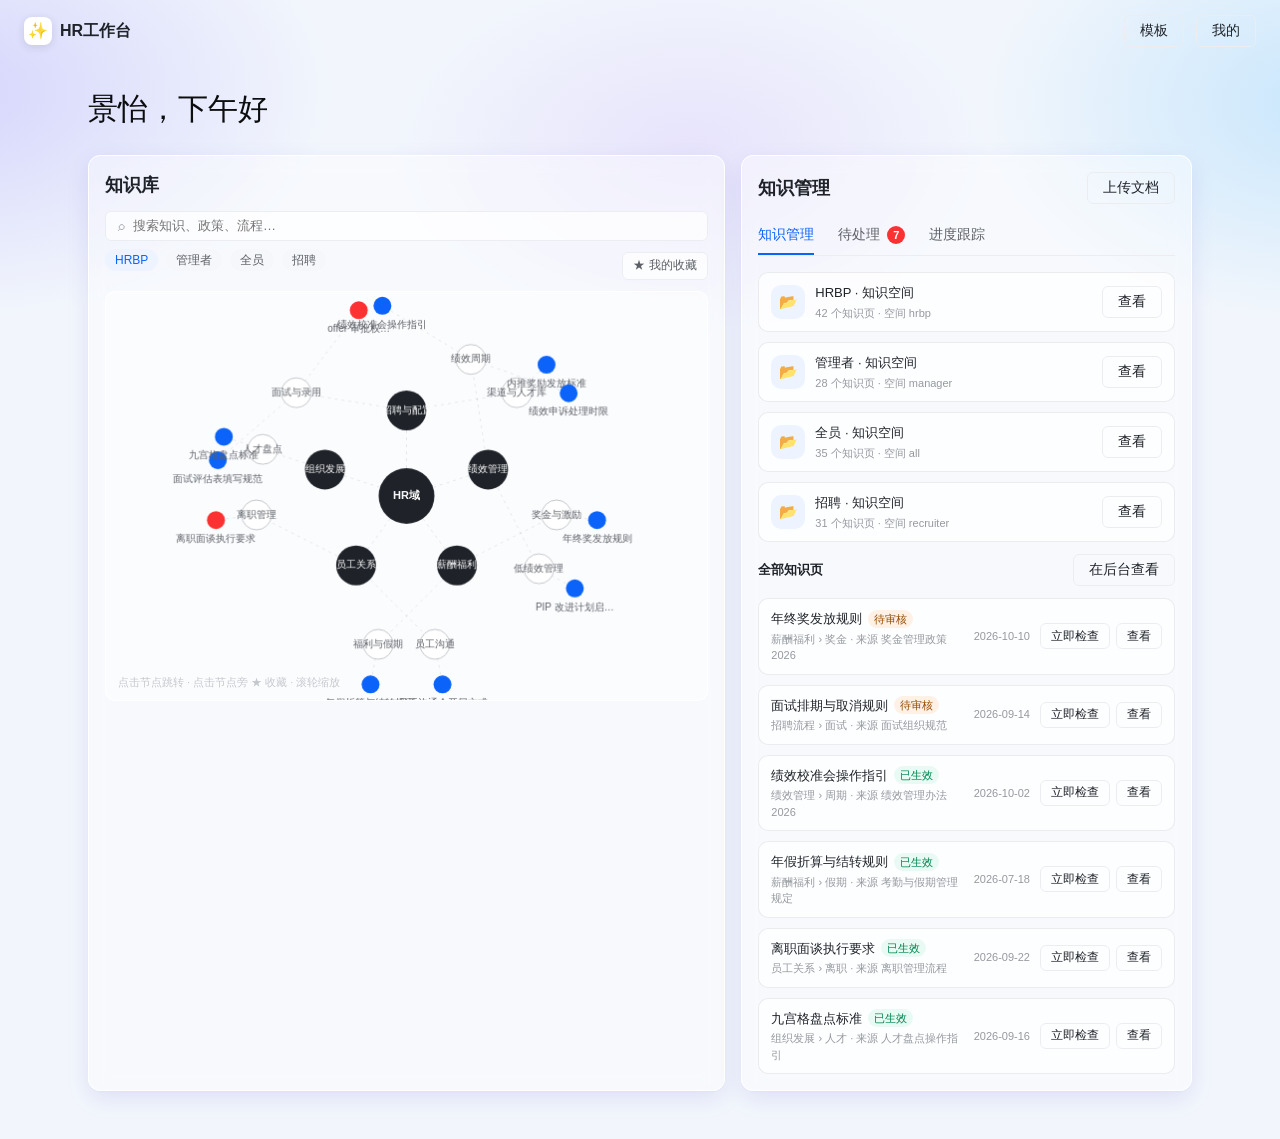
==== commit ecf0efa6: "fix: 图谱配色精简/收藏交互修复/生产卡片数据恢复 - 图谱只用深灰+蓝两色：中心/领域深灰实心，子领域白底灰描边，叶子蓝（收藏橙/冲突红） - 收藏交互：hover 节点时左上角浮出星标按钮，点" ====
--- a/index.html
+++ b/index.html
@@ -5,168 +5,151 @@
 <title>HR 工作台 · 知识库工具 Demo</title>
 <link rel="stylesheet" href="workbench.css">
 <style>
-  .tool-card--knowledge { grid-column: span 7; min-height: 560px; }
-  .tool-card--manage    { grid-column: span 5; min-height: 560px; }
-
-  .knowledge-layout-full { display: flex; flex-direction: column; min-height: 468px; }
-  .k-toolbar { display: flex; align-items: center; justify-content: space-between; margin-bottom: 6px; }
-  .fav-toggle-btn { font-size: 12px; height: 28px; padding: 0 10px; color: var(--color-text-secondary); }
-  .fav-toggle-btn.active { color: #fc860f; border-color: #fc860f; background: #fff8f0; }
-
-  /* ── HRBP 卡片 ── */
-  /* .knowledge-layout legacy */
-  .knowledge-main { min-width: 0; display: flex; flex-direction: column; }
-  .graph-area { position: relative; flex: 1; min-height: 390px; border-radius: 10px;
-                background: rgba(255,255,255,.46); border: 1px solid rgba(255,255,255,.9); overflow: hidden; }
+  .tool-card--knowledge { grid-column: span 7; min-height: 580px; }
+  .tool-card--manage    { grid-column: span 5; min-height: 580px; }
+
+  /* ── 消费卡片 ── */
+  .k-full { display: flex; flex-direction: column; min-height: 490px; }
+  .k-toolbar { display: flex; align-items: center; justify-content: space-between; margin-bottom: 8px; }
+  .graph-area { position: relative; flex: 1; min-height: 400px; border-radius: 10px;
+                background: rgba(255,255,255,.5); border: 1px solid rgba(255,255,255,.9); overflow: hidden; }
   #graphCanvas { width: 100%; height: 100%; display: block; }
-  .graph-hint { position: absolute; left: 12px; bottom: 10px; color: var(--color-text-tertiary); font-size: 11px; }
-  .search-floating { position: absolute; inset: 0; background: rgba(250,252,255,.96); overflow: auto;
-                     display: none; padding: 10px; }
+  .graph-hint { position: absolute; left: 12px; bottom: 10px;
+                color: var(--color-text-quaternary); font-size: 11px; pointer-events: none; }
+
+  .search-floating { position: absolute; inset: 0; background: rgba(250,252,255,.97);
+                     overflow: auto; display: none; padding: 10px; }
   .search-floating.show { display: block; }
-  .search-item { padding: 9px 11px; border-radius: 8px; background: rgba(255,255,255,.8);
+  .search-item { padding: 9px 11px; border-radius: 8px; background: #fff;
                  border: 1px solid var(--color-border-default); margin-bottom: 7px; cursor: pointer; }
-  .search-item:hover { background: #fff; border-color: var(--color-brand-border); }
+  .search-item:hover { border-color: var(--color-brand-border); }
   .search-item__title { font-size: 13px; font-weight: 500; display: flex; align-items: center; gap: 6px; flex-wrap: wrap; }
   .search-item__meta { font-size: 11px; color: var(--color-text-tertiary); margin-top: 3px; }
+
+  .fav-panel { position: absolute; inset: 0; background: rgba(250,252,255,.97);
+               overflow: auto; display: none; flex-direction: column; padding: 12px; gap: 8px; }
+  .fav-panel.show { display: flex; }
+  .fav-item { display: flex; align-items: center; gap: 10px; padding: 9px 11px; border-radius: 8px;
+              background: #fff; border: 1px solid var(--color-border-default); cursor: pointer; }
+  .fav-item:hover { border-color: var(--color-brand-border); background: var(--color-brand-soft); }
+  .fav-item-info { flex: 1; min-width: 0; }
+  .fav-item-title { font-size: 13px; font-weight: 500; }
+  .fav-item-meta  { font-size: 11px; color: var(--color-text-tertiary); margin-top: 2px; }
+  .fav-unfav { border: none; background: transparent; color: #ccc; cursor: pointer;
+               font-size: 16px; padding: 0; line-height: 1; }
+  .fav-unfav:hover { color: #fc860f; }
+  .fav-empty { flex: 1; display: flex; flex-direction: column; align-items: center;
+               justify-content: center; color: var(--color-text-tertiary); font-size: 13px;
+               gap: 6px; text-align: center; }
+
+  .fav-btn { height: 28px; padding: 0 10px; font-size: 12px; border-radius: 6px;
+             border: 1px solid var(--color-border-default); background: rgba(255,255,255,.7);
+             color: var(--color-text-secondary); cursor: pointer; display: flex; align-items: center; gap: 4px; }
+  .fav-btn.active { color: #fc860f; border-color: #fcd09b; background: #fff8f0; }
 
   .tiny-tag { display: inline-flex; align-items: center; height: 18px; padding: 0 6px;
               border-radius: 9px; font-size: 11px; white-space: nowrap; }
   .tiny-tag--neutral { background: #f2f5f7; color: #5c6066; }
   .tiny-tag--warn    { background: #fff1e5; color: #944b01; }
   .tiny-tag--success { background: #e8faf3; color: #018550; }
-  .tiny-tag--brand   { background: var(--color-brand-soft); color: #1851b3; }
-
-  .knowledge-detail { border-left: 1px solid rgba(31,35,41,.08); padding-left: 12px;
-                      display: flex; flex-direction: column; min-width: 0; }
-  .knowledge-detail.empty { justify-content: center; align-items: center; text-align: center;
-                            color: var(--color-text-tertiary); font-size: 12px; line-height: 1.7; }
-  .detail-head { display: flex; align-items: flex-start; gap: 6px; }
-  .detail-title { flex: 1; font-size: 15px; font-weight: 600; line-height: 1.4; }
-  .detail-fav { border: none; background: transparent; color: #c4c7cc; cursor: pointer; font-size: 15px; padding: 0; }
-  .detail-fav.active { color: #fc860f; }
-  .detail-banner { border-radius: 6px; padding: 6px 9px; font-size: 11px; margin-top: 8px; }
-  .detail-banner.warn    { background: #fff1e5; color: #944b01; }
-  .detail-banner.success { background: #e8faf3; color: #018550; }
-  .detail-meta { font-size: 11px; color: var(--color-text-tertiary); margin-top: 8px; display: flex; flex-wrap: wrap; gap: 4px 8px; }
-  .detail-summary { font-size: 12px; color: var(--color-text-secondary); line-height: 1.65; margin-top: 10px; }
-  .detail-actions { margin-top: auto; padding-top: 12px; border-top: 1px solid rgba(31,35,41,.06); }
-
-  /* ── COE 卡片 ── */
-  .manage-shell { display: flex; flex-direction: column; min-height: 468px; }
+
+  /* ── 生产卡片 ── */
+  .manage-shell { display: flex; flex-direction: column; min-height: 490px; }
   .tab-panel { display: none; flex-direction: column; gap: 10px; }
   .tab-panel.active { display: flex; }
 
-  .group-label { font-size: 11px; color: var(--color-text-tertiary); padding: 2px 2px 0; display: flex; align-items: center; gap: 6px; }
-  .group-label .dot { width: 6px; height: 6px; border-radius: 50%; }
-
-  .todo-card { border-radius: 10px; background: rgba(255,255,255,.66);
-               border: 1px solid rgba(31,35,41,.08); padding: 11px 12px; }
+  .group-label { font-size: 11px; color: var(--color-text-tertiary); padding: 2px 2px 0;
+                 display: flex; align-items: center; gap: 6px; }
+  .group-label .dot { width: 6px; height: 6px; border-radius: 50%; flex: none; }
+
+  .todo-card { border-radius: 10px; background: rgba(255,255,255,.7);
+               border: 1px solid rgba(31,35,41,.08); padding: 12px; }
   .todo-card.done { opacity: .55; }
-  .todo-head { display: flex; align-items: center; gap: 6px; margin-bottom: 7px; }
-  .todo-title { flex: 1; font-size: 13px; font-weight: 500; min-width: 0;
-                overflow: hidden; text-overflow: ellipsis; white-space: nowrap; }
-  .todo-time { font-size: 11px; color: var(--color-text-tertiary); }
-  .todo-body { font-size: 12px; line-height: 1.6; }
-  .claim { display: flex; gap: 6px; padding: 3px 0; }
-  .claim-key { flex: none; width: 26px; font-size: 11px; }
+  .todo-head { display: flex; align-items: center; gap: 6px; margin-bottom: 8px; }
+  .todo-title { flex: 1; font-size: 13px; font-weight: 500; overflow: hidden;
+                text-overflow: ellipsis; white-space: nowrap; }
+  .todo-time  { font-size: 11px; color: var(--color-text-tertiary); flex: none; }
+  .todo-body  { font-size: 12px; line-height: 1.65; }
+
+  .conflict-hint { font-size: 12px; font-weight: 600; color: #944b01; background: #fff1e5;
+                   border-radius: 6px; padding: 5px 8px; margin-bottom: 8px;
+                   display: flex; align-items: center; gap: 5px; }
+  .claim { display: flex; gap: 8px; padding: 3px 0; }
+  .claim-key     { flex: none; width: 24px; font-size: 11px; font-weight: 600; }
   .claim-key.new { color: #1851b3; }
   .claim-key.old { color: #944b01; }
-  .claim-txt { color: var(--color-text-secondary); }
-  .todo-hint { font-size: 11px; color: var(--color-text-tertiary); margin-top: 4px; }
-
-  .diff-line { display: flex; gap: 6px; font-size: 12px; line-height: 1.6; padding: 1px 0; }
-  .diff-sign { flex: none; width: 10px; font-weight: 600; }
+  .claim-txt     { color: var(--color-text-secondary); }
+
+  .diff-line { display: flex; gap: 6px; font-size: 12px; line-height: 1.65; }
+  .diff-sign { flex: none; width: 10px; font-weight: 700; }
   .diff-line.add    .diff-sign { color: #018550; }
+  .diff-line.add    .diff-txt  { color: #018550; }
   .diff-line.remove .diff-sign { color: #b50707; }
   .diff-line.remove .diff-txt  { color: #95999e; text-decoration: line-through; }
-  .diff-line.same   .diff-sign { color: #c4c7cc; }
+  .diff-line.same   .diff-sign { color: transparent; }
   .diff-line.same   .diff-txt  { color: var(--color-text-tertiary); }
 
-  .todo-actions { display: flex; gap: 8px; margin-top: 10px; }
-  .todo-actions .toft-button { height: 28px; padding: 0 12px; font-size: 13px; }
-  .resolve-note { font-size: 12px; color: var(--color-text-secondary); display: flex; align-items: center; gap: 8px; }
-  .link-btn { border: none; background: none; color: var(--color-text-link); font-size: 12px; cursor: pointer; padding: 0; }
-
-  .empty-tip { padding: 48px 0; text-align: center; color: var(--color-text-tertiary); font-size: 13px; }
-
-  .progress-card { border-radius: 10px; background: rgba(255,255,255,.66);
+  .todo-footer { display: flex; align-items: center; gap: 8px; margin-top: 10px; }
+  .todo-footer .toft-button { height: 28px; padding: 0 12px; font-size: 12px; }
+  .todo-footer .link-btn { margin-left: auto; }
+  .resolve-note { font-size: 12px; color: var(--color-text-secondary);
+                  display: flex; align-items: center; gap: 8px; margin-top: 8px; }
+  .link-btn { border: none; background: none; color: var(--color-text-link);
+              font-size: 12px; cursor: pointer; padding: 0; }
+
+  .progress-card { border-radius: 10px; background: rgba(255,255,255,.7);
                    border: 1px solid rgba(31,35,41,.08); padding: 11px 12px; }
-  .progress-head { display: flex; justify-content: space-between; gap: 8px; margin-bottom: 8px; }
-  .progress-title { font-size: 13px; font-weight: 500; }
-  .progress-time { font-size: 11px; color: var(--color-text-tertiary); }
-  .role-line { display: flex; align-items: center; gap: 10px; padding: 6px 0;
-               border-top: 1px solid rgba(31,35,41,.06); }
-  .role-name { width: 52px; font-size: 12px; color: var(--color-text-secondary); flex: none; }
-  .role-steps { flex: 1; display: flex; align-items: center; gap: 3px; }
-  .step-dot { width: 7px; height: 7px; border-radius: 50%; background: #e1e3e6; flex: none; }
-  .step-dot.done { background: #06bf75; }
-  .step-dot.active { background: #0c63fa; box-shadow: 0 0 0 3px rgba(12,99,250,.12); }
-  .step-line { width: 12px; height: 1px; background: #e1e3e6; flex: none; }
-  .step-line.done { background: #06bf75; }
-  .role-badge { font-size: 11px; border-radius: 9px; padding: 2px 7px; white-space: nowrap; flex: none; }
-  .role-badge.done  { background: #e8faf3; color: #018550; }
-  .role-badge.active{ background: #edf4ff; color: #1851b3; }
-  .role-badge.warn  { background: #fff1e5; color: #944b01; }
-
-  /* 进度条 */
-  .prog-track { display: flex; align-items: flex-start; margin: 12px 0 10px; }
-  .prog-step { display: flex; flex-direction: column; align-items: center; gap: 5px; flex: none; }
-  .prog-dot { width: 8px; height: 8px; border-radius: 50%; background: #e1e3e6; }
-  .prog-dot.done   { background: #06bf75; }
-  .prog-dot.active { background: #0c63fa; box-shadow: 0 0 0 3px rgba(12,99,250,.15); }
-  .prog-dot.fail   { background: #fc3232; box-shadow: 0 0 0 3px rgba(252,50,50,.15); }
-  .prog-line { flex: 1; height: 1px; background: #e1e3e6; margin-top: 4px; min-width: 16px; }
+  .progress-head { display: flex; align-items: center; gap: 8px; margin-bottom: 10px; }
+  .progress-title { font-size: 13px; font-weight: 500; flex: 1; min-width: 0;
+                    overflow: hidden; text-overflow: ellipsis; white-space: nowrap; }
+
+  .prog-track { display: flex; align-items: flex-start; }
+  .prog-step  { display: flex; flex-direction: column; align-items: center; gap: 5px; flex: none; }
+  .prog-dot   { width: 8px; height: 8px; border-radius: 50%; background: #e1e3e6; }
+  .prog-dot.done     { background: #06bf75; }
+  .prog-dot.active   { background: #0c63fa; box-shadow: 0 0 0 3px rgba(12,99,250,.15); }
+  .prog-dot.conflict { background: #fc860f; box-shadow: 0 0 0 3px rgba(252,134,15,.18); }
+  .prog-dot.fail     { background: #fc3232; box-shadow: 0 0 0 3px rgba(252,50,50,.15); }
+  .prog-line { flex: 1; height: 1px; background: #e1e3e6; margin-top: 4px; min-width: 20px; }
   .prog-line.done { background: #06bf75; }
-  .prog-step-label { font-size: 11px; color: var(--color-text-quaternary); white-space: nowrap; }
-  .prog-step-label.hi { color: var(--color-text-secondary); }
+  .prog-step-label { font-size: 10px; color: var(--color-text-quaternary); white-space: nowrap; }
+  .prog-step-label.hi       { color: var(--color-text-secondary); }
   .prog-step-label.fail-lbl { color: #b50707; }
-  .prog-badge { display: inline-flex; align-items: center; gap: 5px;
-                font-size: 12px; margin-top: 2px; padding: 5px 0 0; }
-  .fail-reason { font-size: 11px; color: #b50707; background: #fff5f5; border-radius: 7px;
-                 padding: 7px 10px; margin-top: 8px; line-height: 1.5; }
-  .role-badge.fail  { background: #fff5f5; color: #b50707; }
-  .fail-reason { font-size: 11px; color: #b50707; background: #fff5f5; border-radius: 6px;
-                 padding: 6px 9px; margin-top: 6px; display: flex; align-items: flex-start; gap: 6px; }
-
-  .space-card { border-radius: 10px; background: rgba(255,255,255,.66);
-               border: 1px solid rgba(31,35,41,.08); padding: 10px 12px;
-               display: flex; align-items: center; gap: 10px; }
+  .prog-step-label.conf-lbl { color: #944b01; }
+
+  .conflict-note { font-size: 11px; color: #944b01; background: #fff1e5;
+                   border-radius: 6px; padding: 6px 9px; margin-top: 8px; }
+  .fail-reason   { font-size: 11px; color: #b50707; background: #fff5f5;
+                   border-radius: 6px; padding: 6px 9px; margin-top: 8px; }
+
+  .role-badge { font-size: 11px; border-radius: 9px; padding: 2px 8px; white-space: nowrap; flex: none; }
+  .role-badge.done   { background: #e8faf3; color: #018550; }
+  .role-badge.active { background: #edf4ff; color: #1851b3; }
+  .role-badge.warn   { background: #fff1e5; color: #944b01; }
+  .role-badge.fail   { background: #fff5f5; color: #b50707; }
+
+  .space-card { border-radius: 10px; background: rgba(255,255,255,.7);
+                border: 1px solid rgba(31,35,41,.08); padding: 10px 12px;
+                display: flex; align-items: center; gap: 10px; }
   .space-icon { width: 34px; height: 34px; border-radius: 10px; background: var(--color-brand-soft);
-               color: var(--color-brand-primary); display: grid; place-items: center; font-size: 15px; flex: none; }
-  .space-main { flex: 1; min-width: 0; }
+                color: var(--color-brand-primary); display: grid; place-items: center;
+                font-size: 15px; flex: none; }
+  .space-main  { flex: 1; min-width: 0; }
   .space-title { font-size: 13px; font-weight: 500; }
-  .space-meta { font-size: 11px; color: var(--color-text-tertiary); margin-top: 2px; }
-  .list-head { display: flex; justify-content: space-between; align-items: center; padding: 4px 2px 0; }
+  .space-meta  { font-size: 11px; color: var(--color-text-tertiary); margin-top: 2px; }
+
+  .list-head { display: flex; justify-content: space-between; align-items: center; padding: 2px 0; }
   .list-head-label { font-size: 13px; font-weight: 600; }
-  .page-row { border-radius: 10px; background: rgba(255,255,255,.66);
+
+  .page-row { border-radius: 10px; background: rgba(255,255,255,.7);
               border: 1px solid rgba(31,35,41,.08); padding: 10px 12px;
               display: flex; align-items: center; gap: 10px; }
   .page-title-wrap { flex: 1; min-width: 0; }
   .page-title { font-size: 13px; font-weight: 500; display: flex; align-items: center; gap: 6px; }
-  .page-sub { font-size: 11px; color: var(--color-text-tertiary); margin-top: 2px; }
-  .page-date { font-size: 11px; color: var(--color-text-tertiary); flex: none; }
+  .page-sub   { font-size: 11px; color: var(--color-text-tertiary); margin-top: 2px; }
+  .page-date  { font-size: 11px; color: var(--color-text-tertiary); flex: none; }
   .page-actions { display: flex; gap: 6px; flex: none; }
   .page-actions .toft-button { height: 26px; padding: 0 10px; font-size: 12px; }
-
-  /* 收藏面板 */
-  .fav-panel { position: absolute; inset: 0; background: rgba(250,252,255,.97);
-               overflow: auto; padding: 12px; display: flex; flex-direction: column; gap: 8px; }
-  .fav-item { display: flex; align-items: center; gap: 10px; padding: 9px 11px; border-radius: 8px;
-              background: #fff; border: 1px solid var(--color-border-default); cursor: pointer; }
-  .fav-item:hover { border-color: var(--color-brand-border); background: var(--color-brand-soft); }
-  .fav-item-title { flex: 1; font-size: 13px; font-weight: 500; }
-  .fav-item-meta  { font-size: 11px; color: var(--color-text-tertiary); }
-  .fav-unfav { border: none; background: transparent; color: #fc860f; cursor: pointer; font-size: 14px; }
-  .fav-empty { padding: 60px 0; text-align: center; color: var(--color-text-tertiary); font-size: 13px; }
-
-  /* 进度冲突节点 */
-  .prog-dot.conflict { background: #fc860f; box-shadow: 0 0 0 3px rgba(252,134,15,.18); }
-  .prog-step-label.conflict-lbl { color: #944b01; }
-  .conflict-note { font-size: 11px; color: #944b01; background: #fff1e5; border-radius: 6px;
-                   padding: 6px 9px; margin-top: 6px; }
-  .conflict-hint { font-size: 12px; font-weight: 600; color: #944b01; background: #fff1e5;
-                   border-radius: 6px; padding: 5px 8px; margin-bottom: 6px; display: inline-flex;
-                   align-items: center; gap: 4px; }
 </style>
 </head>
 <body>
@@ -184,296 +167,312 @@
   </div>
 
   <div class="workbench-main">
-    <div class="workbench-head">
-      <h1>景怡，下午好</h1>
-    </div>
+    <div class="workbench-head"><h1>景怡，下午好</h1></div>
 
     <div class="workbench-canvas">
-      <!-- ══ HRBP：知识库 ══ -->
+
+      <!-- ══ 知识库（消费）══ -->
       <section class="tool-card tool-card--knowledge">
         <div class="tool-card__header">
           <div class="tool-card__title">知识库</div>
-          <button class="toft-button toft-button--ghost" onclick="alert('打开知识库全屏')">全屏查看</button>
         </div>
         <div class="tool-card__body">
-          <div class="knowledge-layout-full">
-            <div class="tool-search">
+          <div class="k-full">
+            <div class="tool-search" style="margin-bottom:8px">
               <span style="color:var(--color-text-tertiary);font-size:13px">⌕</span>
               <input id="searchInput" placeholder="搜索知识、政策、流程…">
             </div>
             <div class="k-toolbar">
               <div class="tool-role-pills" id="rolePills"></div>
-              <button class="toft-button toft-button--ghost fav-toggle-btn" id="favToggleBtn" onclick="toggleFavView()">★ 我的收藏</button>
+              <button class="fav-btn" id="favBtn" onclick="toggleFavView()">
+                <span>★</span> 我的收藏
+              </button>
             </div>
             <div class="graph-area" id="graphAreaWrap">
               <canvas id="graphCanvas"></canvas>
               <div class="search-floating" id="searchFloating"></div>
-              <div class="fav-panel" id="favPanel" style="display:none"></div>
-              <div class="graph-hint">点击节点跳转知识页 · 滚轮缩放 · 拖拽平移</div>
+              <div class="fav-panel" id="favPanel"></div>
+              <div class="graph-hint" id="graphHint">点击节点跳转 · 点击节点旁 ★ 收藏 · 滚轮缩放</div>
             </div>
           </div>
         </div>
       </section>
 
-      <!-- ══ COE：知识管理 ══ -->
+      <!-- ══ 知识管理（生产）══ -->
       <section class="tool-card tool-card--manage">
         <div class="tool-card__header">
           <div class="tool-card__title">知识管理</div>
-          <button class="toft-button toft-button--ghost" onclick="window.open('https://docs.corp.kuaishou.com/cloud','_blank')">上传文档</button>
+          <button class="toft-button toft-button--ghost"
+                  onclick="window.open('https://docs.corp.kuaishou.com/cloud','_blank')">上传文档</button>
         </div>
         <div class="tool-card__body">
           <div class="manage-shell">
             <div class="toft-tabs">
-              <div class="toft-tab active" data-tab="pages" onclick="switchTab('pages', this)">知识管理</div>
-              <div class="toft-tab" data-tab="todo" onclick="switchTab('todo', this)">待处理 <span class="toft-badge toft-badge--danger" id="pendingBadgeTab" style="margin-left:4px">0</span></div>
-              <div class="toft-tab" data-tab="progress" onclick="switchTab('progress', this)">进度跟踪</div>
+              <div class="toft-tab active" data-tab="pages"    onclick="switchTab('pages',this)">知识管理</div>
+              <div class="toft-tab"        data-tab="todo"     onclick="switchTab('todo',this)">
+                待处理 <span class="toft-badge toft-badge--danger" id="pendingBadge" style="margin-left:3px">0</span>
+              </div>
+              <div class="toft-tab"        data-tab="progress" onclick="switchTab('progress',this)">进度跟踪</div>
             </div>
             <div class="tab-panel active" id="panel-pages"></div>
-            <div class="tab-panel" id="panel-todo"></div>
-            <div class="tab-panel" id="panel-progress"></div>
+            <div class="tab-panel"        id="panel-todo"></div>
+            <div class="tab-panel"        id="panel-progress"></div>
           </div>
         </div>
       </section>
-    </div>
+
+    </div><!-- /canvas -->
   </div>
 </div>
 
 <script>
-/* ═════════ 状态 ═════════ */
-const state = {
+/* ════════════════════════════════
+   状态
+════════════════════════════════ */
+const KB_BASE = 'https://knowledge-cloud.staging.kuaishou.com/?app=hr#/ssc-service-delivery/kb';
+
+const S = {
   role: 'hrbp',
-  favorites: new Set(JSON.parse(localStorage.getItem('hr-kc-favs') || '[]')),
+  favs: new Set(JSON.parse(localStorage.getItem('hr-kc-favs') || '[]')),
   zoom: 1,
-  offset: { x: 0, y: 0 },
+  pan: { x: 0, y: 0 },
   nodes: [], edges: [],
-  hovered: null, dragging: false,
+  hovered: null,
+  hoveredFavBtn: null,   // page id whose fav-star is being hovered
+  dragging: false,
   showFavs: false,
+  resolved: {},
 };
+
 const ROLE_LABEL = { hrbp:'HRBP', manager:'管理者', all:'全员', recruiter:'招聘' };
-const KB_BASE = 'https://knowledge-cloud.staging.kuaishou.com/?app=hr#/ssc-service-delivery/kb';
-
-/* ═════════ HRBP 卡片 ═════════ */
+const KIND_META = {
+  conflict: { label:'冲突 · 需裁决', color:'#fc3232' },
+  proposal: { label:'变更 · 待确认', color:'#fc860f' },
+  quality:  { label:'质量 · 待复核', color:'#7938fc' },
+};
+
+/* ════════════════════════════════
+   消费卡片 — 图谱
+════════════════════════════════ */
 const canvas = document.getElementById('graphCanvas');
-const ctx = canvas.getContext('2d');
+const ctx    = canvas.getContext('2d');
+const FONT   = "-apple-system,'PingFang SC',sans-serif";
+
+/* 配色：只用两色 + 灰，干净 */
+const C = {
+  center:     { fill:'#1f2329', text:'#fff' },
+  domain:     { fill:'#1f2329', stroke:'#1f2329', text:'#fff' },
+  sub:        { fill:'#fff', stroke:'#c4c7cc', text:'#5c6066' },
+  page:       { fill:'#0c63fa', text:'#fff' },
+  pageFav:    { fill:'#fc860f' },
+  pageConfl:  { fill:'#fc3232' },
+  edge:       'rgba(31,35,41,.10)',
+};
 
 function renderRolePills() {
   document.getElementById('rolePills').innerHTML = DATA.roles.map(r =>
-    `<div class="tool-role-pill ${state.role === r.key ? 'active' : ''}" onclick="selectRole('${r.key}')">${r.label}</div>`
+    `<div class="tool-role-pill ${S.role===r.key?'active':''}" onclick="selectRole('${r.key}')">${r.label}</div>`
   ).join('');
 }
 
 function selectRole(role) {
-  state.role = role;
-  state.zoom = 1; state.offset = { x: 0, y: 0 };
-  state.showFavs = false;
-  updateFavToggle();
+  S.role = role; S.zoom = 1; S.pan = {x:0,y:0};
+  S.showFavs = false;
+  document.getElementById('favPanel').classList.remove('show');
+  document.getElementById('favBtn').classList.remove('active');
   renderRolePills(); resizeCanvas();
 }
 
 function resizeCanvas() {
-  const wrap = document.getElementById('graphAreaWrap');
-  const rect = wrap.getBoundingClientRect();
-  canvas.width  = rect.width;
-  canvas.height = rect.height;
+  const rect = document.getElementById('graphAreaWrap').getBoundingClientRect();
+  canvas.width = rect.width; canvas.height = rect.height;
   buildGraph(); drawGraph();
 }
 
-/* ─── 图谱构建：同心圆布局，更清晰 ─── */
+/* 同心圆布局 */
 function buildGraph() {
-  const W = canvas.width, H = canvas.height;
-  const cx = W / 2, cy = H / 2;
-  const domains = (DATA.graph[state.role] || { domains: [] }).domains;
-  const nodes = [{ id: 'center', kind: 'center', x: cx, y: cy, r: 30, label: 'HR域' }];
+  const W = canvas.width, H = canvas.height, cx = W/2, cy = H/2;
+  const domains = (DATA.graph[S.role]||{domains:[]}).domains;
+  const R1 = Math.min(W,H)*0.21;
+  const R2 = Math.min(W,H)*0.37;
+  const R3 = Math.min(W,H)*0.47;
+  const nodes = [{id:'center', kind:'center', x:cx, y:cy, r:28, label:'HR域'}];
   const edges = [];
-
-  const R1 = Math.min(W, H) * 0.22;   // 领域环
-  const R2 = Math.min(W, H) * 0.38;   // 子领域环
-  const R3 = Math.min(W, H) * 0.47;   // 叶子环
-
-  const dCount = domains.length;
   domains.forEach((dom, di) => {
-    const da = -Math.PI / 2 + (Math.PI * 2 / dCount) * di;
-    const dx = cx + R1 * Math.cos(da), dy = cy + R1 * Math.sin(da);
-    nodes.push({ id: dom.key, kind: 'domain', x: dx, y: dy, r: 22, label: dom.label });
-    edges.push({ from: 'center', to: dom.key });
-
-    const subs = dom.children || [];
+    const da = -Math.PI/2 + Math.PI*2/domains.length*di;
+    const dx = cx+R1*Math.cos(da), dy = cy+R1*Math.sin(da);
+    nodes.push({id:dom.key, kind:'domain', x:dx, y:dy, r:20, label:dom.label});
+    edges.push({from:'center', to:dom.key});
+    const subs = dom.children||[];
     subs.forEach((sub, si) => {
-      const spread = subs.length > 1 ? (Math.PI * 0.55) : 0;
-      const sa = subs.length === 1 ? da : da - spread / 2 + spread * si / (subs.length - 1);
-      const sx = cx + R2 * Math.cos(sa), sy = cy + R2 * Math.sin(sa);
-      nodes.push({ id: sub.key, kind: 'sub', x: sx, y: sy, r: 16, label: sub.label });
-      edges.push({ from: dom.key, to: sub.key });
-
-      const pages = sub.pages || [];
+      const sp = subs.length>1 ? Math.PI*0.52 : 0;
+      const sa = subs.length===1 ? da : da-sp/2+sp*si/(subs.length-1);
+      const sx = cx+R2*Math.cos(sa), sy = cy+R2*Math.sin(sa);
+      nodes.push({id:sub.key, kind:'sub', x:sx, y:sy, r:15, label:sub.label});
+      edges.push({from:dom.key, to:sub.key});
+      const pages = sub.pages||[];
       pages.forEach((page, pi) => {
-        const pspread = pages.length > 1 ? (Math.PI * 0.38) : 0;
-        const pa = pages.length === 1 ? sa : sa - pspread / 2 + pspread * pi / (pages.length - 1);
-        const px = cx + R3 * Math.cos(pa), py = cy + R3 * Math.sin(pa);
-        nodes.push({ id: page.id, kind: 'page', x: px, y: py, r: 10, label: page.title, page });
-        edges.push({ from: sub.key, to: page.id });
+        const pp = pages.length>1 ? Math.PI*0.36 : 0;
+        const pa = pages.length===1 ? sa : sa-pp/2+pp*pi/(pages.length-1);
+        nodes.push({id:page.id, kind:'page', x:cx+R3*Math.cos(pa), y:cy+R3*Math.sin(pa), r:9, label:page.title, page});
+        edges.push({from:sub.key, to:page.id});
       });
     });
   });
-  state.nodes = nodes; state.edges = edges;
-}
-
-/* ─── 图谱绘制：工作台风格 ─── */
+  S.nodes = nodes; S.edges = edges;
+}
+
+/* 绘制 */
 function drawGraph() {
-  ctx.clearRect(0, 0, canvas.width, canvas.height);
+  ctx.clearRect(0,0,canvas.width,canvas.height);
   ctx.save();
-  ctx.translate(state.offset.x, state.offset.y);
-  ctx.scale(state.zoom, state.zoom);
-
-  const map = Object.fromEntries(state.nodes.map(n => [n.id, n]));
-  const FONT = "-apple-system,'PingFang SC',sans-serif";
-
-  // 连线：细虚线
-  state.edges.forEach(e => {
-    const a = map[e.from], b = map[e.to]; if (!a || !b) return;
-    ctx.beginPath(); ctx.moveTo(a.x, a.y); ctx.lineTo(b.x, b.y);
-    ctx.strokeStyle = 'rgba(31,35,41,.10)'; ctx.lineWidth = 1;
-    ctx.setLineDash([3, 3]); ctx.stroke(); ctx.setLineDash([]);
+  ctx.translate(S.pan.x, S.pan.y);
+  ctx.scale(S.zoom, S.zoom);
+
+  const map = Object.fromEntries(S.nodes.map(n=>[n.id,n]));
+
+  /* 连线 */
+  ctx.strokeStyle = C.edge; ctx.lineWidth = 1; ctx.setLineDash([3,4]);
+  S.edges.forEach(e => {
+    const a=map[e.from], b=map[e.to]; if(!a||!b) return;
+    ctx.beginPath(); ctx.moveTo(a.x,a.y); ctx.lineTo(b.x,b.y); ctx.stroke();
   });
-
-  // 节点
-  state.nodes.forEach(n => {
-    const hov = state.hovered === n.id;
-    const isFav = n.kind === 'page' && state.favorites.has(n.id);
-
-    if (n.kind === 'center') {
-      // 中心：渐变圆
-      const g = ctx.createRadialGradient(n.x, n.y, 0, n.x, n.y, n.r);
-      g.addColorStop(0, '#4f7bf7'); g.addColorStop(1, '#0c63fa');
-      ctx.beginPath(); ctx.arc(n.x, n.y, n.r + (hov ? 2 : 0), 0, Math.PI * 2);
-      ctx.fillStyle = g; ctx.fill();
-      ctx.strokeStyle = 'rgba(255,255,255,.6)'; ctx.lineWidth = 1.5; ctx.stroke();
-      ctx.fillStyle = '#fff'; ctx.font = `bold 11px ${FONT}`;
-      ctx.textAlign = 'center'; ctx.textBaseline = 'middle';
-      ctx.fillText(n.label, n.x, n.y);
-
-    } else if (n.kind === 'domain') {
-      // 领域：圆形，品牌蓝描边，白底
-      ctx.beginPath(); ctx.arc(n.x, n.y, n.r + (hov ? 2 : 0), 0, Math.PI * 2);
-      ctx.fillStyle = hov ? '#edf4ff' : '#fff';
-      ctx.fill();
-      ctx.strokeStyle = '#0c63fa'; ctx.lineWidth = 1.5; ctx.stroke();
-      ctx.fillStyle = '#0c63fa'; ctx.font = `500 10px ${FONT}`;
-      ctx.textAlign = 'center'; ctx.textBaseline = 'middle';
-      ctx.fillText(n.label, n.x, n.y);
-
-    } else if (n.kind === 'sub') {
-      // 子领域：圆角矩形风格（用圆形近似，绿色系）
-      ctx.beginPath(); ctx.arc(n.x, n.y, n.r + (hov ? 2 : 0), 0, Math.PI * 2);
-      ctx.fillStyle = hov ? '#e8faf3' : '#f0faf6';
-      ctx.fill();
-      ctx.strokeStyle = '#06bf75'; ctx.lineWidth = 1.2; ctx.stroke();
-      ctx.fillStyle = '#018550'; ctx.font = `10px ${FONT}`;
-      ctx.textAlign = 'center'; ctx.textBaseline = 'middle';
-      ctx.fillText(n.label, n.x, n.y);
-
+  ctx.setLineDash([]);
+
+  /* 节点 */
+  S.nodes.forEach(n => {
+    const hov = S.hovered===n.id;
+    if (n.kind==='center') {
+      ctx.beginPath(); ctx.arc(n.x,n.y,n.r+(hov?2:0),0,Math.PI*2);
+      ctx.fillStyle='#1f2329'; ctx.fill();
+      ctx.fillStyle='#fff'; ctx.font=`bold 11px ${FONT}`;
+      ctx.textAlign='center'; ctx.textBaseline='middle';
+      ctx.fillText(n.label,n.x,n.y);
+    } else if (n.kind==='domain') {
+      ctx.beginPath(); ctx.arc(n.x,n.y,n.r+(hov?2:0),0,Math.PI*2);
+      ctx.fillStyle = hov ? '#333' : '#1f2329'; ctx.fill();
+      ctx.fillStyle='#fff'; ctx.font=`500 10px ${FONT}`;
+      ctx.textAlign='center'; ctx.textBaseline='middle';
+      ctx.fillText(n.label,n.x,n.y);
+    } else if (n.kind==='sub') {
+      ctx.beginPath(); ctx.arc(n.x,n.y,n.r+(hov?2:0),0,Math.PI*2);
+      ctx.fillStyle=hov?'#f5f5f5':'#fff'; ctx.fill();
+      ctx.strokeStyle='#c4c7cc'; ctx.lineWidth=1; ctx.stroke();
+      ctx.fillStyle='#5c6066'; ctx.font=`10px ${FONT}`;
+      ctx.textAlign='center'; ctx.textBaseline='middle';
+      ctx.fillText(n.label,n.x,n.y);
     } else {
-      // 叶子（知识页）：小圆点 + 标签
-      const fill = n.page.hasConflict ? '#fc860f'
-                 : isFav             ? '#fc860f'
-                 : n.page.isNew      ? '#06bf75'
-                 : '#7938fc';
-      ctx.beginPath(); ctx.arc(n.x, n.y, n.r + (hov ? 2 : 0), 0, Math.PI * 2);
-      ctx.fillStyle = fill; ctx.fill();
+      /* 叶子节点 */
+      const isFav   = S.favs.has(n.id);
+      const fill    = n.page.hasConflict ? '#fc3232' : isFav ? '#fc860f' : '#0c63fa';
+      ctx.beginPath(); ctx.arc(n.x,n.y,n.r+(hov?2:0),0,Math.PI*2);
+      ctx.fillStyle=fill; ctx.fill();
+      if (hov) { ctx.strokeStyle='rgba(255,255,255,.8)'; ctx.lineWidth=1.5; ctx.stroke(); }
+      /* 标签 */
+      ctx.fillStyle= hov?'#1f2329':'#5c6066';
+      ctx.font=`${hov?500:400} 10px ${FONT}`;
+      ctx.textAlign='center'; ctx.textBaseline='top';
+      const short = n.label.length>9 ? n.label.slice(0,9)+'…' : n.label;
+      ctx.fillText(short, n.x, n.y+n.r+5);
+      /* 收藏按钮（hover 时在节点左上方绘制一个可点击的星） */
       if (hov) {
-        ctx.strokeStyle = '#fff'; ctx.lineWidth = 2; ctx.stroke();
+        const sx = n.x + n.r*0.6, sy = n.y - n.r*0.6;
+        const hovFav = S.hoveredFavBtn===n.id;
+        ctx.beginPath(); ctx.arc(sx,sy,7,0,Math.PI*2);
+        ctx.fillStyle = hovFav||isFav ? '#fc860f' : 'rgba(255,255,255,.9)';
+        ctx.fill();
+        ctx.strokeStyle='rgba(31,35,41,.12)'; ctx.lineWidth=1; ctx.stroke();
+        ctx.fillStyle = hovFav||isFav ? '#fff' : '#aaa';
+        ctx.font=`10px ${FONT}`; ctx.textAlign='center'; ctx.textBaseline='middle';
+        ctx.fillText('★',sx,sy);
       }
-      if (isFav) {
-        // 收藏星标
-        ctx.fillStyle = '#fff'; ctx.font = `8px ${FONT}`;
-        ctx.textAlign = 'center'; ctx.textBaseline = 'middle';
-        ctx.fillText('★', n.x, n.y);
-      }
-      // 文字标签
-      ctx.fillStyle = hov ? '#1f2329' : '#5c6066';
-      ctx.font = `${hov ? 500 : 400} 10px ${FONT}`;
-      ctx.textAlign = 'center'; ctx.textBaseline = 'top';
-      const short = n.label.length > 9 ? n.label.slice(0, 9) + '…' : n.label;
-      ctx.fillText(short, n.x, n.y + n.r + 5);
     }
   });
-
   ctx.restore();
 }
 
-/* ─── 交互 ─── */
-function hitNode(cx, cy) {
+function getFavBtnPos(n) {
+  return { x: n.x + n.r*0.6, y: n.y - n.r*0.6, r: 7 };
+}
+
+function hitTest(clientX, clientY) {
   const rect = canvas.getBoundingClientRect();
-  const x = (cx - rect.left - state.offset.x) / state.zoom;
-  const y = (cy - rect.top  - state.offset.y) / state.zoom;
-  for (let i = state.nodes.length - 1; i >= 0; i--) {
-    const n = state.nodes[i], dx = x - n.x, dy = y - n.y;
-    if (dx * dx + dy * dy <= (n.r + 6) * (n.r + 6)) return n;
+  const mx = (clientX-rect.left-S.pan.x)/S.zoom;
+  const my = (clientY-rect.top -S.pan.y)/S.zoom;
+  /* 先检测 fav 小星（优先） */
+  for (let i=S.nodes.length-1;i>=0;i--) {
+    const n=S.nodes[i];
+    if (n.kind!=='page') continue;
+    if (S.hovered===n.id) {
+      const fb=getFavBtnPos(n);
+      const dx=mx-fb.x, dy=my-fb.y;
+      if (dx*dx+dy*dy<=(fb.r+2)*(fb.r+2)) return {node:n, fav:true};
+    }
+  }
+  for (let i=S.nodes.length-1;i>=0;i--) {
+    const n=S.nodes[i], dx=mx-n.x, dy=my-n.y;
+    if (dx*dx+dy*dy<=(n.r+5)*(n.r+5)) return {node:n, fav:false};
   }
   return null;
 }
 
 canvas.addEventListener('mousemove', e => {
-  if (state.dragging) { state.offset.x += e.movementX; state.offset.y += e.movementY; drawGraph(); return; }
-  const n = hitNode(e.clientX, e.clientY);
-  state.hovered = n ? n.id : null;
-  canvas.style.cursor = (n && n.kind === 'page') ? 'pointer' : n ? 'default' : 'grab';
-  drawGraph();
+  if (S.dragging) { S.pan.x+=e.movementX; S.pan.y+=e.movementY; drawGraph(); return; }
+  const hit = hitTest(e.clientX, e.clientY);
+  const prevHov = S.hovered, prevFavBtn = S.hoveredFavBtn;
+  S.hovered       = hit ? hit.node.id : null;
+  S.hoveredFavBtn = (hit && hit.fav) ? hit.node.id : null;
+  if (hit && hit.fav)          canvas.style.cursor='pointer';
+  else if (hit && hit.node.kind==='page') canvas.style.cursor='pointer';
+  else if (hit)                canvas.style.cursor='default';
+  else                         canvas.style.cursor='grab';
+  if (S.hovered!==prevHov || S.hoveredFavBtn!==prevFavBtn) drawGraph();
 });
 canvas.addEventListener('mousedown', e => {
-  const n = hitNode(e.clientX, e.clientY);
-  if (!n || n.kind !== 'page') { state.dragging = true; canvas.style.cursor = 'grabbing'; }
+  const hit=hitTest(e.clientX, e.clientY);
+  if (!hit || hit.node.kind!=='page') { S.dragging=true; canvas.style.cursor='grabbing'; }
 });
-window.addEventListener('mouseup', () => { state.dragging = false; });
+window.addEventListener('mouseup', ()=>{ S.dragging=false; });
 canvas.addEventListener('click', e => {
-  const n = hitNode(e.clientX, e.clientY);
-  if (n && n.kind === 'page') {
-    window.open(KB_BASE + '/' + n.page.id, '_blank');
-  }
-});
-canvas.addEventListener('contextmenu', e => {
-  e.preventDefault();
-  const n = hitNode(e.clientX, e.clientY);
-  if (n && n.kind === 'page') toggleFav(n.page.id);
+  const hit=hitTest(e.clientX,e.clientY);
+  if (!hit) return;
+  if (hit.fav) { toggleFav(hit.node.id); return; }
+  if (hit.node.kind==='page') window.open(KB_BASE+'/'+hit.node.id,'_blank');
 });
 canvas.addEventListener('wheel', e => {
   e.preventDefault();
-  state.zoom = Math.min(3, Math.max(.45, state.zoom * (e.deltaY < 0 ? 1.08 : .92)));
+  S.zoom=Math.min(3,Math.max(.4, S.zoom*(e.deltaY<0?1.08:.93)));
   drawGraph();
-}, { passive: false });
-
-/* ─── 收藏 ─── */
+}, {passive:false});
+
+/* 收藏 */
 function toggleFav(id) {
-  state.favorites.has(id) ? state.favorites.delete(id) : state.favorites.add(id);
-  localStorage.setItem('hr-kc-favs', JSON.stringify([...state.favorites]));
+  S.favs.has(id) ? S.favs.delete(id) : S.favs.add(id);
+  localStorage.setItem('hr-kc-favs', JSON.stringify([...S.favs]));
   drawGraph();
-  if (state.showFavs) renderFavPanel();
+  if (S.showFavs) renderFavPanel();
 }
 
 function toggleFavView() {
-  state.showFavs = !state.showFavs;
-  updateFavToggle();
-  document.getElementById('favPanel').style.display = state.showFavs ? 'flex' : 'none';
-  document.getElementById('favPanel').style.flexDirection = 'column';
-  if (state.showFavs) renderFavPanel();
-}
-
-function updateFavToggle() {
-  const btn = document.getElementById('favToggleBtn');
-  if (btn) btn.classList.toggle('active', state.showFavs);
+  S.showFavs = !S.showFavs;
+  const panel = document.getElementById('favPanel');
+  const btn   = document.getElementById('favBtn');
+  panel.classList.toggle('show', S.showFavs);
+  btn.classList.toggle('active', S.showFavs);
+  if (S.showFavs) renderFavPanel();
 }
 
 function renderFavPanel() {
-  const el = document.getElementById('favPanel');
-  const pages = allPages().filter(p => state.favorites.has(p.id));
+  const panel = document.getElementById('favPanel');
+  const pages = allPages().filter(p=>S.favs.has(p.id));
   if (!pages.length) {
-    el.innerHTML = '<div class="fav-empty">还没有收藏<br><span style="font-size:12px">右键点击图谱中的知识节点可收藏</span></div>';
+    panel.innerHTML = '<div class="fav-empty"><span style="font-size:22px">☆</span><span>还没有收藏</span><span style="font-size:11px">点击节点旁的 ★ 可收藏常用知识</span></div>';
     return;
   }
-  el.innerHTML = '<div style="font-size:13px;font-weight:600;padding:0 2px 4px">我的收藏</div>' +
-    pages.map(p => `
+  panel.innerHTML = '<div style="font-size:13px;font-weight:600;padding:0 2px 4px">我的收藏 · '+pages.length+'</div>' +
+    pages.map(p=>`
       <div class="fav-item" onclick="window.open('${KB_BASE}/${p.id}','_blank')">
-        <div>
+        <div class="fav-item-info">
           <div class="fav-item-title">${p.title}</div>
           <div class="fav-item-meta">${p.domain} · ${p.sub} · ${p.updatedAt}</div>
         </div>
@@ -481,235 +480,182 @@
       </div>`).join('');
 }
 
-/* ─── 搜索 ─── */
+/* 搜索 */
 function allPages() {
-  const out = [];
-  (DATA.graph[state.role] || { domains: [] }).domains.forEach(d =>
-    d.children.forEach(s => s.pages.forEach(p => out.push({ ...p, domain: d.label, sub: s.label }))));
+  const out=[];
+  (DATA.graph[S.role]||{domains:[]}).domains.forEach(d=>
+    d.children.forEach(s=>s.pages.forEach(p=>out.push({...p,domain:d.label,sub:s.label}))));
   return out;
 }
 
-document.getElementById('searchInput').addEventListener('input', e => {
-  const q = e.target.value.trim().toLowerCase();
-  const box = document.getElementById('searchFloating');
-  if (!q) { box.classList.remove('show'); box.innerHTML = ''; return; }
-  const hits = allPages().filter(p =>
-    p.title.toLowerCase().includes(q) || p.summary.toLowerCase().includes(q) || p.tag.toLowerCase().includes(q));
+document.getElementById('searchInput').addEventListener('input', e=>{
+  const q=e.target.value.trim().toLowerCase();
+  const box=document.getElementById('searchFloating');
+  if (!q) { box.classList.remove('show'); return; }
+  const hits=allPages().filter(p=>
+    p.title.toLowerCase().includes(q)||p.summary.toLowerCase().includes(q)||p.tag.toLowerCase().includes(q));
   box.classList.add('show');
   box.innerHTML = hits.length
-    ? hits.map(p => `
+    ? hits.map(p=>`
         <div class="search-item" onclick="window.open('${KB_BASE}/${p.id}','_blank')">
           <div class="search-item__title">${p.title}
             <span class="tiny-tag tiny-tag--neutral">${p.tag}</span>
-            ${p.hasConflict ? '<span class="tiny-tag tiny-tag--warn">有冲突</span>' : ''}
-            ${p.isNew ? '<span class="tiny-tag tiny-tag--success">已更新</span>' : ''}
+            ${p.hasConflict?'<span class="tiny-tag tiny-tag--warn">有冲突</span>':''}
+            ${p.isNew?'<span class="tiny-tag tiny-tag--success">已更新</span>':''}
           </div>
-          <div class="search-item__meta">${p.domain} · ${p.sub} · 更新于 ${p.updatedAt}</div>
+          <div class="search-item__meta">${p.domain} · ${p.sub} · ${p.updatedAt}</div>
         </div>`).join('')
     : '<div style="padding:40px 0;text-align:center;color:var(--color-text-tertiary)">没有找到相关知识</div>';
 });
 
-/* ═════════ COE 卡片 ═════════ */
-
-const KIND_META = {
-  conflict: { label: '冲突 · 需裁决', color: '#fc3232', desc: '两份文档说法不一致，不裁决就无法入库' },
-  proposal: { label: '变更 · 待确认', color: '#fc860f', desc: '原文内容有更新，确认后应用到知识页' },
-  quality:  { label: '质量 · 待复核', color: '#7938fc', desc: 'AI 加工信心不足，人工过一眼再放行' },
-};
-
-function pendingList() { return DATA.pendingItems.filter(i => !state.resolved[i.id]); }
-
-function updateBadges() {
-  const n = pendingList().length;
-  const el = document.getElementById('pendingBadgeTab');
-  if (el) el.textContent = n;
+/* ════════════════════════════════
+   生产卡片
+════════════════════════════════ */
+function pendingCount() {
+  return DATA.pendingItems.filter(i=>!S.resolved[i.id]).length;
+}
+
+function updateBadge() {
+  const el=document.getElementById('pendingBadge');
+  if (el) el.textContent=pendingCount();
 }
 
 function switchTab(tab, el) {
-  document.querySelectorAll('.toft-tab').forEach(t => t.classList.remove('active'));
+  document.querySelectorAll('.toft-tab').forEach(t=>t.classList.remove('active'));
   el.classList.add('active');
-  document.querySelectorAll('.tab-panel').forEach(p => p.classList.remove('active'));
-  document.getElementById('panel-' + tab).classList.add('active');
-}
-
+  document.querySelectorAll('.tab-panel').forEach(p=>p.classList.remove('active'));
+  document.getElementById('panel-'+tab).classList.add('active');
+}
+
+/* 待处理 */
 function renderTodoPanel() {
-  const el = document.getElementById('panel-todo');
-  const groups = ['conflict', 'proposal', 'quality'];
-  const html = groups.map(kind => {
-    const items = DATA.pendingItems.filter(i => i.kind === kind);
+  const el=document.getElementById('panel-todo');
+  const groups=['conflict','proposal','quality'];
+  const html=groups.map(kind=>{
+    const items=DATA.pendingItems.filter(i=>i.kind===kind);
     if (!items.length) return '';
-    const meta = KIND_META[kind];
-    return `
-      <div class="group-label">
-        <span class="dot" style="background:${meta.color}"></span>
-        ${meta.label} · ${items.length}
-        <span style="color:var(--color-text-quaternary)">${meta.desc}</span>
+    const meta=KIND_META[kind];
+    return `<div class="group-label"><span class="dot" style="background:${meta.color}"></span>${meta.label} · ${items.length}</div>`+
+           items.map(i=>renderTodoCard(i)).join('');
+  }).join('');
+  el.innerHTML = html || '<div style="padding:48px 0;text-align:center;color:var(--color-text-tertiary)">待处理已清空 ✅</div>';
+}
+
+function renderTodoCard(item) {
+  const done=S.resolved[item.id];
+  const meta=KIND_META[item.kind];
+  const tagStyle=`background:${meta.color}1a;color:${meta.color}`;
+
+  if (done) {
+    const txt={new:'已用新版',old:'已保留旧的',pass:'已通过上线',redo:'已退回重新加工'}[done];
+    return `<div class="todo-card done">
+      <div class="todo-head">
+        <span class="tiny-tag" style="${tagStyle}">${meta.label}</span>
+        <div class="todo-title">${item.pageTitle}</div>
       </div>
-      ${items.map(item => renderTodoCard(item)).join('')}`;
-  }).join('');
-
-  el.innerHTML = html || '<div class="empty-tip">待处理已清空，暂无需要你介入的事项 ✅</div>';
-}
-
-function renderTodoCard(item) {
-  const done = state.resolved[item.id];
-  const meta = KIND_META[item.kind];
-
-  if (done) {
-    const text = {
-      new:  '已用新的这份',
-      old:  '已保留原来的',
-      pass: '已通过，知识页已上线',
-      redo: '已退回重新加工',
-    }[done];
-    return `
-      <div class="todo-card done">
-        <div class="todo-head">
-          <span class="tiny-tag" style="background:${meta.color}1a;color:${meta.color}">${meta.label}</span>
-          <div class="todo-title">${item.pageTitle}</div>
-        </div>
-        <div class="resolve-note">✓ ${text}
-          <button class="link-btn" onclick="undo('${item.id}')">撤销</button>
-        </div>
-      </div>`;
+      <div class="resolve-note">✓ ${txt}<button class="link-btn" style="margin-left:auto" onclick="undoResolve('${item.id}')">撤销</button></div>
+    </div>`;
   }
 
-  let body = '';
-  if (item.kind === 'conflict') {
-    body = `
-      <div class="conflict-hint">⚡ ${item.hint}</div>
+  let body='';
+  if (item.kind==='conflict') {
+    body=`<div class="conflict-hint">⚡ ${item.hint}</div>
       <div class="claim"><span class="claim-key new">新的</span><span class="claim-txt">${item.newText}</span></div>
       <div class="claim"><span class="claim-key old">旧的</span><span class="claim-txt">${item.oldText}</span></div>`;
-  } else if (item.kind === 'proposal') {
-    body = item.diff.map(d => `
-      <div class="diff-line ${d.type}">
-        <span class="diff-sign">${d.type === 'add' ? '+' : d.type === 'remove' ? '−' : ''}</span>
-        <span class="diff-txt">${d.text}</span>
-      </div>`).join('');
+  } else if (item.kind==='proposal') {
+    body=item.diff.map(d=>`<div class="diff-line ${d.type}"><span class="diff-sign">${d.type==='add'?'+':d.type==='remove'?'−':''}</span><span class="diff-txt">${d.text}</span></div>`).join('');
   } else {
-    body = `
-      <div style="color:var(--color-text-secondary)">${item.reason}</div>
-      <div class="todo-hint">AI 信心 ${Math.round(item.confidence * 100)}% · 生成 ${item.pagesCount} 个页面</div>`;
+    body=`<div style="color:var(--color-text-secondary)">${item.reason}</div>
+      <div style="font-size:11px;color:var(--color-text-tertiary);margin-top:3px">AI 信心 ${Math.round(item.confidence*100)}% · ${item.pagesCount} 个页面</div>`;
   }
 
-  const actions = item.kind === 'quality'
-    ? `<button class="toft-button toft-button--ghost" onclick="decide('${item.id}','redo')">重新加工</button>
-       <button class="toft-button toft-button--primary" onclick="decide('${item.id}','pass')">通过</button>`
-    : `<button class="toft-button toft-button--ghost" onclick="decide('${item.id}','old')">${item.kind === 'conflict' ? '保留旧的' : '暂不更新'}</button>
-       <button class="toft-button toft-button--primary" onclick="decide('${item.id}','new')">用新版</button>`;
-
-  return `
-    <div class="todo-card">
-      <div class="todo-head">
-        <span class="tiny-tag" style="background:${meta.color}1a;color:${meta.color}">${meta.label}</span>
-        <div class="todo-title">${item.pageTitle}</div>
-        <span class="todo-time">${item.uploadedAt}</span>
-      </div>
-      <div class="todo-body">${body}</div>
-      <div class="todo-actions">${actions}</div>
-    </div>`;
-}
-
-function decide(id, choice) {
-  state.resolved[id] = choice;
-  updateBadges(); renderTodoPanel();
-}
-
-function undo(id) {
-  delete state.resolved[id];
-  updateBadges(); renderTodoPanel();
-}
-
+  const btns=item.kind==='quality'
+    ? `<button class="toft-button toft-button--ghost" onclick="resolve('${item.id}','redo')">重新加工</button>
+       <button class="toft-button toft-button--primary" onclick="resolve('${item.id}','pass')">通过</button>`
+    : `<button class="toft-button toft-button--ghost" onclick="resolve('${item.id}','old')">${item.kind==='conflict'?'保留旧的':'暂不更新'}</button>
+       <button class="toft-button toft-button--primary" onclick="resolve('${item.id}','new')">用新版</button>`;
+
+  return `<div class="todo-card">
+    <div class="todo-head">
+      <span class="tiny-tag" style="${tagStyle}">${meta.label}</span>
+      <div class="todo-title">${item.pageTitle}</div>
+      <span class="todo-time">${item.uploadedAt}</span>
+    </div>
+    <div class="todo-body">${body}</div>
+    <div class="todo-footer" style="justify-content:flex-end">${btns}</div>
+  </div>`;
+}
+
+function resolve(id, choice) { S.resolved[id]=choice; updateBadge(); renderTodoPanel(); }
+function undoResolve(id)     { delete S.resolved[id]; updateBadge(); renderTodoPanel(); }
+
+/* 进度跟踪 */
 function renderProgressPanel() {
-  const STEPS    = ['已提交', '生成知识', '冲突检查', '完成'];
-  const STEP_IDX = { submitted: 0, generating: 1, checking: 2, done: 3 };
-
-  document.getElementById('panel-progress').innerHTML = DATA.tasks.map(t => {
-    const failed   = t.status === 'failed';
-    const done     = t.status === 'done';
-    const checking = t.status === 'checking';
-    const cur      = failed ? (STEP_IDX[t.failedAt] ?? 1) : (STEP_IDX[t.status] ?? 0);
-
-    // 标题行右侧状态标签
-    let statusBadge = '';
-    if (failed) {
-      statusBadge = '<span class="role-badge fail">处理失败</span>';
-    } else if (done && t.conflictCount) {
-      statusBadge = '<span class="role-badge warn">' + t.conflictCount + ' 项待裁决</span>';
-    } else if (done) {
-      statusBadge = '<span class="role-badge done">' + t.pageCount + ' 页已生效</span>';
-    } else if (checking) {
-      statusBadge = '<span class="role-badge active">冲突检查中</span>';
-    } else {
-      statusBadge = '<span class="role-badge active">处理中</span>';
-    }
-
-    // 进度条节点
-    // 冲突检查节点：done时有冲突 → 标橙；failed时cur===2 → 标红
-    const track = STEPS.map((label, i) => {
-      const isDone   = done ? i <= cur : (!failed && i < cur);
-      const isActive = !failed && !done && i === cur;
-      const isFail   = failed && i === cur;
-      // 冲突检查节点（i===2）完成且有冲突 → 橙色提示
-      const isConflict = i === 2 && done && t.conflictCount > 0;
-
-      let dotCls = isDone ? (isConflict ? 'conflict' : 'done') : isActive ? 'active' : isFail ? 'fail' : '';
-      let lblCls = (isDone || isActive) ? 'hi' : isFail ? 'hi fail-lbl' : '';
-      if (isConflict) lblCls = 'hi conflict-lbl';
-
-      return (
-        '<div class="prog-step">' +
-          '<div class="prog-dot ' + dotCls + '"></div>' +
-          '<div class="prog-step-label ' + lblCls.trim() + '">' + label + '</div>' +
-        '</div>' +
-        (i < STEPS.length - 1 ? '<div class="prog-line' + (isDone && !isConflict ? ' done' : '') + '"></div>' : '')
-      );
+  const STEPS    = ['已提交','生成知识','冲突检查','完成'];
+  const STEP_IDX = { submitted:0, generating:1, checking:2, done:3 };
+  document.getElementById('panel-progress').innerHTML = DATA.tasks.map(t=>{
+    const failed = t.status==='failed';
+    const done   = t.status==='done';
+    const cur    = failed ? (STEP_IDX[t.failedAt]??1) : (STEP_IDX[t.status]??0);
+
+    let statusBadge='';
+    if (failed)               statusBadge='<span class="role-badge fail">处理失败</span>';
+    else if (done&&t.conflictCount) statusBadge='<span class="role-badge warn">'+t.conflictCount+' 项待裁决</span>';
+    else if (done)            statusBadge='<span class="role-badge done">'+t.pageCount+' 页已生效</span>';
+    else if (t.status==='checking') statusBadge='<span class="role-badge active">冲突检查中</span>';
+    else                      statusBadge='<span class="role-badge active">处理中</span>';
+
+    const track=STEPS.map((label,i)=>{
+      const isDone = done ? i<=cur : (!failed&&i<cur);
+      const isAct  = !failed&&!done&&i===cur;
+      const isFail = failed&&i===cur;
+      const isConf = i===2&&done&&t.conflictCount>0;
+      let dc = isDone?(isConf?'conflict':'done'):isAct?'active':isFail?'fail':'';
+      let lc = (isDone||isAct)?'hi':isFail?'fail-lbl':isConf?'conf-lbl':'';
+      return '<div class="prog-step"><div class="prog-dot '+dc+'"></div>'+
+             '<div class="prog-step-label '+lc+'">'+label+'</div></div>'+
+             (i<STEPS.length-1?'<div class="prog-line'+(isDone&&!isConf?' done':'')+'"></div>':'');
     }).join('');
 
-    // 冲突检查提示文案
-    const conflictNote = (done && t.conflictCount)
-      ? '<div class="conflict-note">发现 ' + t.conflictCount + ' 处内容冲突，已转入「待处理」等待你裁决</div>' : '';
-
-    // 失败原因
-    const failBlock = failed && t.failReason
-      ? '<div class="fail-reason">⚠ ' + t.failReason + '</div>' : '';
-
-    const titleSuffix = failed
-      ? ' <span class="tiny-tag" style="background:#fff5f5;color:#b50707;margin-left:4px">失败</span>' : '';
-
-    return '<div class="progress-card">' +
-      '<div class="progress-head">' +
-        '<div class="progress-title">' + t.sourceTitle + titleSuffix + '</div>' +
-        statusBadge +
-      '</div>' +
-      '<div class="prog-track">' + track + '</div>' +
-      conflictNote + failBlock +
+    const note = (done&&t.conflictCount)
+      ? '<div class="conflict-note">发现 '+t.conflictCount+' 处内容冲突，已进入「待处理」等待裁决</div>' : '';
+    const failBlock = failed&&t.failReason
+      ? '<div class="fail-reason">⚠ '+t.failReason+'</div>' : '';
+
+    return '<div class="progress-card">'+
+      '<div class="progress-head">'+
+        '<div class="progress-title">'+t.sourceTitle+(failed?' <span class="tiny-tag" style="background:#fff5f5;color:#b50707">失败</span>':'')+'</div>'+
+        statusBadge+
+      '</div>'+
+      '<div class="prog-track">'+track+'</div>'+
+      note+failBlock+
     '</div>';
   }).join('');
 }
 
+/* 知识管理 */
 function renderPagesPanel() {
   document.getElementById('panel-pages').innerHTML =
-    DATA.coeSpaces.map(s => `
+    DATA.coeSpaces.map(s=>`
       <div class="space-card">
         <div class="space-icon">📂</div>
         <div class="space-main">
           <div class="space-title">${s.domain} · ${s.label}</div>
           <div class="space-meta">${s.pagesCount} 个知识页 · 空间 ${s.key}</div>
         </div>
-        <button class="toft-button toft-button--ghost" onclick="alert('打开空间详情：${s.key}')">查看</button>
+        <button class="toft-button toft-button--ghost" onclick="alert('查看空间：${s.key}')">查看</button>
       </div>`).join('') +
     `<div class="list-head">
       <div class="list-head-label">全部知识页</div>
-      <button class="toft-button toft-button--ghost" onclick="alert('在后台查看完整列表')">在后台查看</button>
+      <button class="toft-button toft-button--ghost" onclick="alert('在后台查看')">在后台查看</button>
     </div>` +
-    DATA.managedPages.map(p => `
+    DATA.managedPages.map(p=>`
       <div class="page-row">
         <div class="page-title-wrap">
           <div class="page-title">${p.title}
-            ${p.status === 'live'
-              ? '<span class="tiny-tag tiny-tag--success">已生效</span>'
-              : '<span class="tiny-tag tiny-tag--warn">待审核</span>'}
+            ${p.status==='live'
+              ?'<span class="tiny-tag tiny-tag--success">已生效</span>'
+              :'<span class="tiny-tag tiny-tag--warn">待审核</span>'}
           </div>
           <div class="page-sub">${p.subdomain} · 来源 ${p.source}</div>
         </div>
@@ -721,13 +667,15 @@
       </div>`).join('');
 }
 
-/* ═════════ init ═════════ */
+/* ════════════════════════════════
+   Init
+════════════════════════════════ */
 renderRolePills();
 resizeCanvas();
 renderTodoPanel();
 renderProgressPanel();
 renderPagesPanel();
-updateBadges();
+updateBadge();
 window.addEventListener('resize', resizeCanvas);
 </script>
 </body>
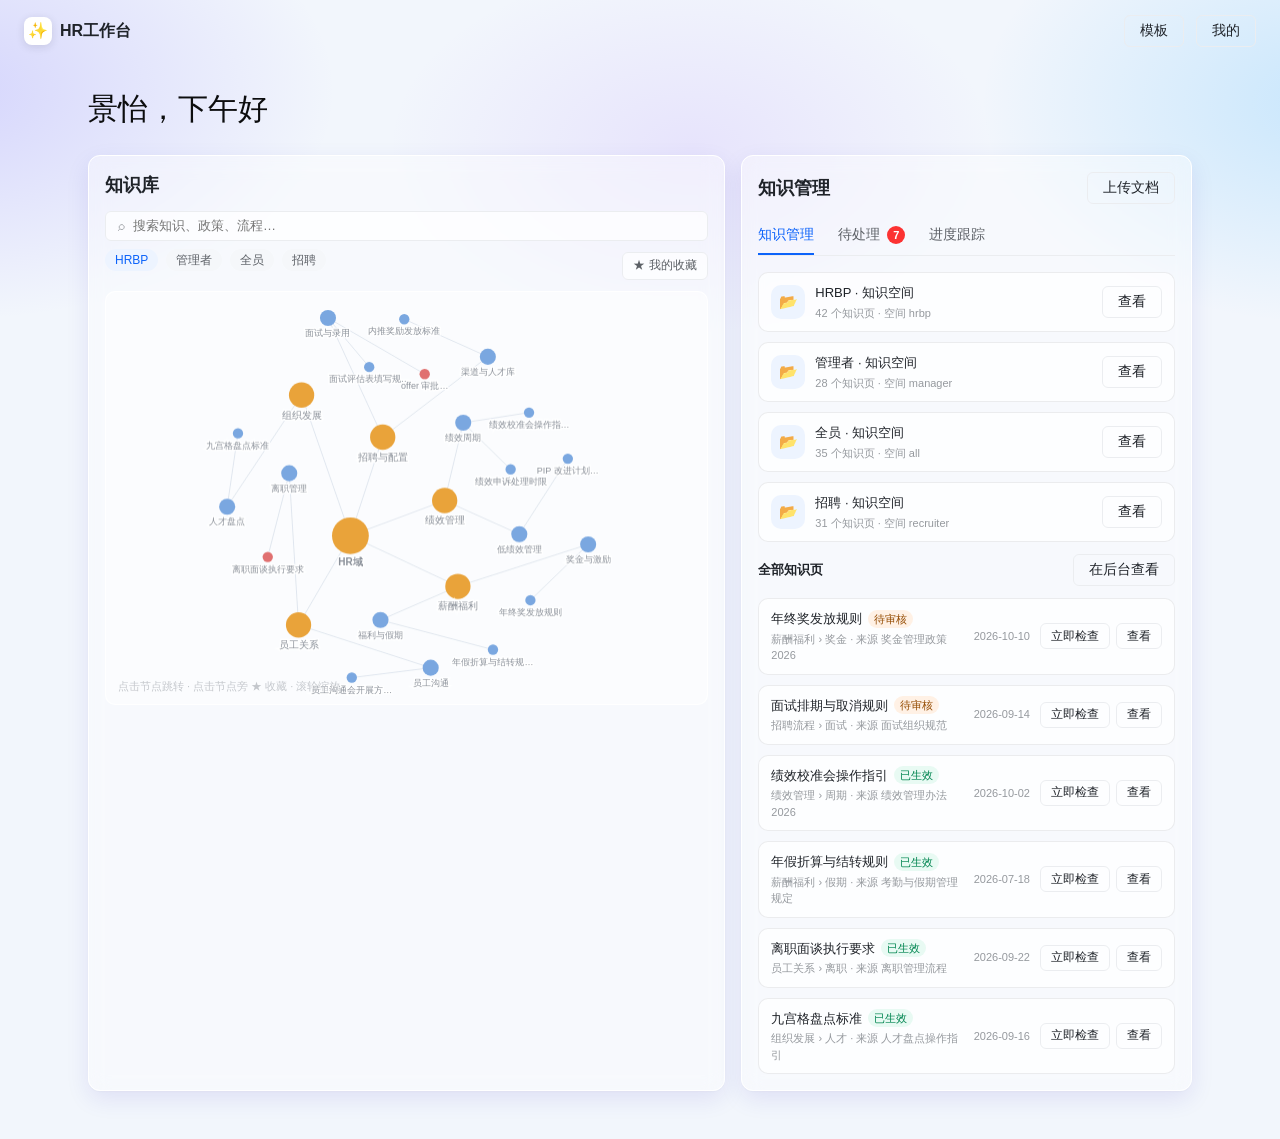
==== commit efc0b6a1: "feat: 图谱改为力导向布局，参考知识图谱风格 - 力导向布局（斥力+弹簧+向心，420次迭代），节点自然散开 - 配色：金色=中心/领域，蓝色=子领域/知识页，橙=收藏，红=冲突 - 节点大小按层" ====
--- a/index.html
+++ b/index.html
@@ -289,161 +289,259 @@
   buildGraph(); drawGraph();
 }
 
-/* 同心圆布局 */
+/* ── 力导向布局 + 绘制 ── */
+let DPR = window.devicePixelRatio || 1;
+let CW = 0, CH = 0;   // CSS 尺寸
+
+function resizeCanvas() {
+  const rect = document.getElementById('graphAreaWrap').getBoundingClientRect();
+  if (!rect.width || !rect.height) return;
+  DPR = window.devicePixelRatio || 1;
+  CW = rect.width; CH = rect.height;
+  canvas.width  = Math.round(CW * DPR);
+  canvas.height = Math.round(CH * DPR);
+  canvas.style.width  = CW + 'px';
+  canvas.style.height = CH + 'px';
+  buildGraph(); drawGraph();
+}
+
+/*
+ * 力导向：斥力 + 弹簧 + 向心力
+ * 迭代完成后把坐标归一化到画布内，外层 pan/zoom 从 1 / (0,0) 开始
+ */
 function buildGraph() {
-  const W = canvas.width, H = canvas.height, cx = W/2, cy = H/2;
-  const domains = (DATA.graph[S.role]||{domains:[]}).domains;
-  const R1 = Math.min(W,H)*0.21;
-  const R2 = Math.min(W,H)*0.37;
-  const R3 = Math.min(W,H)*0.47;
-  const nodes = [{id:'center', kind:'center', x:cx, y:cy, r:28, label:'HR域'}];
-  const edges = [];
+  const cx = CW / 2, cy = CH / 2;
+  const domains = (DATA.graph[S.role] || { domains: [] }).domains;
+  const nodes = [], links = [];
+
+  const push = (n) => { nodes.push(n); return n; };
+
+  const center = push({ id:'center', kind:'center', label:'HR域',
+                        x:cx, y:cy, vx:0, vy:0, r:16 });
+
   domains.forEach((dom, di) => {
-    const da = -Math.PI/2 + Math.PI*2/domains.length*di;
-    const dx = cx+R1*Math.cos(da), dy = cy+R1*Math.sin(da);
-    nodes.push({id:dom.key, kind:'domain', x:dx, y:dy, r:20, label:dom.label});
-    edges.push({from:'center', to:dom.key});
-    const subs = dom.children||[];
+    const a = Math.PI * 2 * di / domains.length - Math.PI / 2;
+    const dn = push({ id:dom.key, kind:'domain', label:dom.label,
+                      x:cx + Math.cos(a)*70, y:cy + Math.sin(a)*70, vx:0, vy:0, r:11 });
+    links.push({ s:center, t:dn });
+
+    const subs = dom.children || [];
     subs.forEach((sub, si) => {
-      const sp = subs.length>1 ? Math.PI*0.52 : 0;
-      const sa = subs.length===1 ? da : da-sp/2+sp*si/(subs.length-1);
-      const sx = cx+R2*Math.cos(sa), sy = cy+R2*Math.sin(sa);
-      nodes.push({id:sub.key, kind:'sub', x:sx, y:sy, r:15, label:sub.label});
-      edges.push({from:dom.key, to:sub.key});
-      const pages = sub.pages||[];
+      const sa = a + (si - (subs.length - 1) / 2) * 0.42;
+      const sn = push({ id:sub.key, kind:'sub', label:sub.label,
+                        x:dn.x + Math.cos(sa)*52, y:dn.y + Math.sin(sa)*52, vx:0, vy:0, r:7 });
+      links.push({ s:dn, t:sn });
+
+      const pages = sub.pages || [];
       pages.forEach((page, pi) => {
-        const pp = pages.length>1 ? Math.PI*0.36 : 0;
-        const pa = pages.length===1 ? sa : sa-pp/2+pp*pi/(pages.length-1);
-        nodes.push({id:page.id, kind:'page', x:cx+R3*Math.cos(pa), y:cy+R3*Math.sin(pa), r:9, label:page.title, page});
-        edges.push({from:sub.key, to:page.id});
+        const pa = sa + (pi - (pages.length - 1) / 2) * 0.32;
+        const pn = push({ id:page.id, kind:'page', label:page.title, page,
+                          x:sn.x + Math.cos(pa)*40, y:sn.y + Math.sin(pa)*40, vx:0, vy:0, r:4.5 });
+        links.push({ s:sn, t:pn });
       });
     });
   });
-  S.nodes = nodes; S.edges = edges;
-}
-
-/* 绘制 */
+
+  /* ── 迭代 ── */
+  const ITER = 420;
+  for (let it = 0; it < ITER; it++) {
+    const alpha = 1 - it / ITER;
+
+    /* 斥力：所有节点两两推开 */
+    for (let i = 0; i < nodes.length; i++) {
+      const a = nodes[i];
+      for (let j = i + 1; j < nodes.length; j++) {
+        const b = nodes[j];
+        let dx = b.x - a.x, dy = b.y - a.y;
+        let d2 = dx * dx + dy * dy;
+        if (d2 < 0.01) { dx = Math.random() - .5; dy = Math.random() - .5; d2 = .25; }
+        const d = Math.sqrt(d2);
+        const want = a.r + b.r + 16;
+        /* 只在过近时推开，避免整体被炸散 */
+        if (d < want) {
+          const f = (want - d) / d * 0.5 * alpha;
+          const fx = dx * f, fy = dy * f;
+          a.vx -= fx; a.vy -= fy; b.vx += fx; b.vy += fy;
+        }
+      }
+    }
+
+    /* 弹簧：连边保持合适距离 */
+    links.forEach(l => {
+      const a = l.s, b = l.t;
+      const dx = b.x - a.x, dy = b.y - a.y;
+      const d = Math.sqrt(dx * dx + dy * dy) || .01;
+      const target = a.r + b.r + (b.kind === 'page' ? 26 : 34);
+      const f = (d - target) * 0.035 * alpha;
+      const fx = dx / d * f, fy = dy / d * f;
+      a.vx += fx; a.vy += fy; b.vx -= fx; b.vy -= fy;
+    });
+
+    /* 向心 + 阻尼 */
+    nodes.forEach(n => {
+      n.vx += (cx - n.x) * 0.008 * alpha;
+      n.vy += (cy - n.y) * 0.008 * alpha;
+      n.x += n.vx; n.y += n.vy;
+      n.vx *= 0.5; n.vy *= 0.5;
+    });
+  }
+
+  /* ── 归一化到画布，留出边距给标签 ── */
+  const PAD = 26;
+  let minX = Infinity, maxX = -Infinity, minY = Infinity, maxY = -Infinity;
+  nodes.forEach(n => {
+    minX = Math.min(minX, n.x); maxX = Math.max(maxX, n.x);
+    minY = Math.min(minY, n.y); maxY = Math.max(maxY, n.y);
+  });
+  const spanX = (maxX - minX) || 1, spanY = (maxY - minY) || 1;
+  const availW = Math.max(CW - PAD * 2, 60), availH = Math.max(CH - PAD * 2, 60);
+  const k = Math.min(availW / spanX, availH / spanY);
+  const offX = PAD + (availW - spanX * k) / 2;
+  const offY = PAD + (availH - spanY * k) / 2;
+  nodes.forEach(n => {
+    n.x = offX + (n.x - minX) * k;
+    n.y = offY + (n.y - minY) * k;
+    n.r = Math.max(n.r * Math.min(k, 1.15), n.kind === 'page' ? 3.5 : 5);
+  });
+
+  S.nodes = nodes; S.edges = links;
+  S.zoom = 1; S.pan = { x: 0, y: 0 };
+}
+
+/* ── 配色：蓝为主，金为强调，红为告警 ── */
+const COL = {
+  center:  '#e9a33a',
+  domain:  '#e9a33a',
+  sub:     '#7aa7e0',
+  page:    '#7aa7e0',
+  pageFav: '#e9a33a',
+  pageBad: '#e07070',
+  label:   '#8a9099',
+  labelHi: '#1f2329',
+  edge:    'rgba(140,160,190,.42)',
+};
+
+function nodeColor(n) {
+  if (n.kind === 'center' || n.kind === 'domain') return COL.center;
+  if (n.kind === 'sub') return COL.sub;
+  if (S.favs.has(n.id)) return COL.pageFav;
+  if (n.page && n.page.hasConflict) return COL.pageBad;
+  return COL.page;
+}
+
 function drawGraph() {
-  ctx.clearRect(0,0,canvas.width,canvas.height);
-  ctx.save();
+  if (!CW) return;
+  ctx.setTransform(DPR, 0, 0, DPR, 0, 0);
+  ctx.clearRect(0, 0, CW, CH);
   ctx.translate(S.pan.x, S.pan.y);
   ctx.scale(S.zoom, S.zoom);
 
-  const map = Object.fromEntries(S.nodes.map(n=>[n.id,n]));
+  const map = Object.fromEntries(S.nodes.map(n => [n.id, n]));
 
   /* 连线 */
-  ctx.strokeStyle = C.edge; ctx.lineWidth = 1; ctx.setLineDash([3,4]);
+  ctx.strokeStyle = COL.edge;
+  ctx.lineWidth = 0.6;
   S.edges.forEach(e => {
-    const a=map[e.from], b=map[e.to]; if(!a||!b) return;
-    ctx.beginPath(); ctx.moveTo(a.x,a.y); ctx.lineTo(b.x,b.y); ctx.stroke();
+    const a = e.s, b = e.t; if (!a || !b) return;
+    ctx.beginPath(); ctx.moveTo(a.x, a.y); ctx.lineTo(b.x, b.y); ctx.stroke();
   });
-  ctx.setLineDash([]);
 
   /* 节点 */
   S.nodes.forEach(n => {
-    const hov = S.hovered===n.id;
-    if (n.kind==='center') {
-      ctx.beginPath(); ctx.arc(n.x,n.y,n.r+(hov?2:0),0,Math.PI*2);
-      ctx.fillStyle='#1f2329'; ctx.fill();
-      ctx.fillStyle='#fff'; ctx.font=`bold 11px ${FONT}`;
-      ctx.textAlign='center'; ctx.textBaseline='middle';
-      ctx.fillText(n.label,n.x,n.y);
-    } else if (n.kind==='domain') {
-      ctx.beginPath(); ctx.arc(n.x,n.y,n.r+(hov?2:0),0,Math.PI*2);
-      ctx.fillStyle = hov ? '#333' : '#1f2329'; ctx.fill();
-      ctx.fillStyle='#fff'; ctx.font=`500 10px ${FONT}`;
-      ctx.textAlign='center'; ctx.textBaseline='middle';
-      ctx.fillText(n.label,n.x,n.y);
-    } else if (n.kind==='sub') {
-      ctx.beginPath(); ctx.arc(n.x,n.y,n.r+(hov?2:0),0,Math.PI*2);
-      ctx.fillStyle=hov?'#f5f5f5':'#fff'; ctx.fill();
-      ctx.strokeStyle='#c4c7cc'; ctx.lineWidth=1; ctx.stroke();
-      ctx.fillStyle='#5c6066'; ctx.font=`10px ${FONT}`;
-      ctx.textAlign='center'; ctx.textBaseline='middle';
-      ctx.fillText(n.label,n.x,n.y);
-    } else {
-      /* 叶子节点 */
-      const isFav   = S.favs.has(n.id);
-      const fill    = n.page.hasConflict ? '#fc3232' : isFav ? '#fc860f' : '#0c63fa';
-      ctx.beginPath(); ctx.arc(n.x,n.y,n.r+(hov?2:0),0,Math.PI*2);
-      ctx.fillStyle=fill; ctx.fill();
-      if (hov) { ctx.strokeStyle='rgba(255,255,255,.8)'; ctx.lineWidth=1.5; ctx.stroke(); }
-      /* 标签 */
-      ctx.fillStyle= hov?'#1f2329':'#5c6066';
-      ctx.font=`${hov?500:400} 10px ${FONT}`;
-      ctx.textAlign='center'; ctx.textBaseline='top';
-      const short = n.label.length>9 ? n.label.slice(0,9)+'…' : n.label;
-      ctx.fillText(short, n.x, n.y+n.r+5);
-      /* 收藏按钮（hover 时在节点左上方绘制一个可点击的星） */
-      if (hov) {
-        const sx = n.x + n.r*0.6, sy = n.y - n.r*0.6;
-        const hovFav = S.hoveredFavBtn===n.id;
-        ctx.beginPath(); ctx.arc(sx,sy,7,0,Math.PI*2);
-        ctx.fillStyle = hovFav||isFav ? '#fc860f' : 'rgba(255,255,255,.9)';
-        ctx.fill();
-        ctx.strokeStyle='rgba(31,35,41,.12)'; ctx.lineWidth=1; ctx.stroke();
-        ctx.fillStyle = hovFav||isFav ? '#fff' : '#aaa';
-        ctx.font=`10px ${FONT}`; ctx.textAlign='center'; ctx.textBaseline='middle';
-        ctx.fillText('★',sx,sy);
-      }
+    const hov = S.hovered === n.id;
+    ctx.beginPath();
+    ctx.arc(n.x, n.y, n.r + (hov ? 2 : 0), 0, Math.PI * 2);
+    ctx.fillStyle = nodeColor(n);
+    ctx.fill();
+
+    /* 标签 */
+    if (n.kind !== 'page' || n.r >= 4) {
+      ctx.fillStyle = hov ? COL.labelHi : COL.label;
+      ctx.font = (n.kind === 'center' ? '600 10px ' : n.kind === 'domain' ? '500 10px ' : '9px ') + FONT;
+      ctx.textAlign = 'center';
+      ctx.textBaseline = 'top';
+      const full = n.label || '';
+      const max = n.kind === 'page' ? 8 : 10;
+      const txt = full.length > max ? full.slice(0, max) + '…' : full;
+      const ty = hov ? n.y - n.r - 13 : n.y + n.r + 3;
+      /* 白底描边，让文字在密集区域也能读 */
+      ctx.lineWidth = 2.5;
+      ctx.strokeStyle = 'rgba(255,255,255,.92)';
+      ctx.strokeText(txt, n.x, ty);
+      ctx.fillText(txt, n.x, ty);
+    }
+
+    /* hover 时的收藏星标 */
+    if (hov) {
+      const sx = n.x + n.r + 7, sy = n.y - n.r - 7;
+      const on = S.hoveredFavBtn === n.id;
+      const isFav = S.favs.has(n.id);
+      ctx.beginPath(); ctx.arc(sx, sy, 7, 0, Math.PI * 2);
+      ctx.fillStyle = (on || isFav) ? '#e9a33a' : '#fff';
+      ctx.fill();
+      ctx.strokeStyle = 'rgba(31,35,41,.14)'; ctx.lineWidth = 1; ctx.stroke();
+      ctx.fillStyle = (on || isFav) ? '#fff' : '#b8bec6';
+      ctx.font = `9px ${FONT}`;
+      ctx.textAlign = 'center'; ctx.textBaseline = 'middle';
+      ctx.fillText('★', sx, sy);
     }
   });
-  ctx.restore();
-}
-
-function getFavBtnPos(n) {
-  return { x: n.x + n.r*0.6, y: n.y - n.r*0.6, r: 7 };
-}
+}
+
+/* ── 命中检测 ── */
+function favBtnPos(n) { return { x: n.x + n.r + 7, y: n.y - n.r - 7, r: 7 }; }
 
 function hitTest(clientX, clientY) {
   const rect = canvas.getBoundingClientRect();
-  const mx = (clientX-rect.left-S.pan.x)/S.zoom;
-  const my = (clientY-rect.top -S.pan.y)/S.zoom;
-  /* 先检测 fav 小星（优先） */
-  for (let i=S.nodes.length-1;i>=0;i--) {
-    const n=S.nodes[i];
-    if (n.kind!=='page') continue;
-    if (S.hovered===n.id) {
-      const fb=getFavBtnPos(n);
-      const dx=mx-fb.x, dy=my-fb.y;
-      if (dx*dx+dy*dy<=(fb.r+2)*(fb.r+2)) return {node:n, fav:true};
-    }
+  const mx = (clientX - rect.left - S.pan.x) / S.zoom;
+  const my = (clientY - rect.top  - S.pan.y) / S.zoom;
+
+  const hov = S.nodes.find(n => n.id === S.hovered);
+  if (hov) {
+    const fb = favBtnPos(hov);
+    const dx = mx - fb.x, dy = my - fb.y;
+    if (dx * dx + dy * dy <= (fb.r + 3) * (fb.r + 3)) return { node: hov, fav: true };
   }
-  for (let i=S.nodes.length-1;i>=0;i--) {
-    const n=S.nodes[i], dx=mx-n.x, dy=my-n.y;
-    if (dx*dx+dy*dy<=(n.r+5)*(n.r+5)) return {node:n, fav:false};
+  for (let i = S.nodes.length - 1; i >= 0; i--) {
+    const n = S.nodes[i], dx = mx - n.x, dy = my - n.y;
+    if (dx * dx + dy * dy <= (n.r + 6) * (n.r + 6)) return { node: n, fav: false };
   }
   return null;
 }
 
 canvas.addEventListener('mousemove', e => {
-  if (S.dragging) { S.pan.x+=e.movementX; S.pan.y+=e.movementY; drawGraph(); return; }
+  if (S.dragging) { S.pan.x += e.movementX; S.pan.y += e.movementY; drawGraph(); return; }
   const hit = hitTest(e.clientX, e.clientY);
-  const prevHov = S.hovered, prevFavBtn = S.hoveredFavBtn;
+  const ph = S.hovered, pf = S.hoveredFavBtn;
   S.hovered       = hit ? hit.node.id : null;
   S.hoveredFavBtn = (hit && hit.fav) ? hit.node.id : null;
-  if (hit && hit.fav)          canvas.style.cursor='pointer';
-  else if (hit && hit.node.kind==='page') canvas.style.cursor='pointer';
-  else if (hit)                canvas.style.cursor='default';
-  else                         canvas.style.cursor='grab';
-  if (S.hovered!==prevHov || S.hoveredFavBtn!==prevFavBtn) drawGraph();
+  canvas.style.cursor = hit ? 'pointer' : 'grab';
+  if (S.hovered !== ph || S.hoveredFavBtn !== pf) drawGraph();
 });
+
 canvas.addEventListener('mousedown', e => {
-  const hit=hitTest(e.clientX, e.clientY);
-  if (!hit || hit.node.kind!=='page') { S.dragging=true; canvas.style.cursor='grabbing'; }
+  const hit = hitTest(e.clientX, e.clientY);
+  if (!hit) { S.dragging = true; canvas.style.cursor = 'grabbing'; }
 });
-window.addEventListener('mouseup', ()=>{ S.dragging=false; });
+window.addEventListener('mouseup', () => { S.dragging = false; });
+
 canvas.addEventListener('click', e => {
-  const hit=hitTest(e.clientX,e.clientY);
+  const hit = hitTest(e.clientX, e.clientY);
   if (!hit) return;
   if (hit.fav) { toggleFav(hit.node.id); return; }
-  if (hit.node.kind==='page') window.open(KB_BASE+'/'+hit.node.id,'_blank');
+  if (hit.node.kind === 'page') window.open(KB_BASE + '/' + hit.node.id, '_blank');
 });
+
 canvas.addEventListener('wheel', e => {
   e.preventDefault();
-  S.zoom=Math.min(3,Math.max(.4, S.zoom*(e.deltaY<0?1.08:.93)));
+  const rect = canvas.getBoundingClientRect();
+  const mx = e.clientX - rect.left, my = e.clientY - rect.top;
+  const before = { x: (mx - S.pan.x) / S.zoom, y: (my - S.pan.y) / S.zoom };
+  S.zoom = Math.min(3, Math.max(.4, S.zoom * (e.deltaY < 0 ? 1.1 : .9)));
+  S.pan.x = mx - before.x * S.zoom;
+  S.pan.y = my - before.y * S.zoom;
   drawGraph();
-}, {passive:false});
+}, { passive: false });
 
 /* 收藏 */
 function toggleFav(id) {
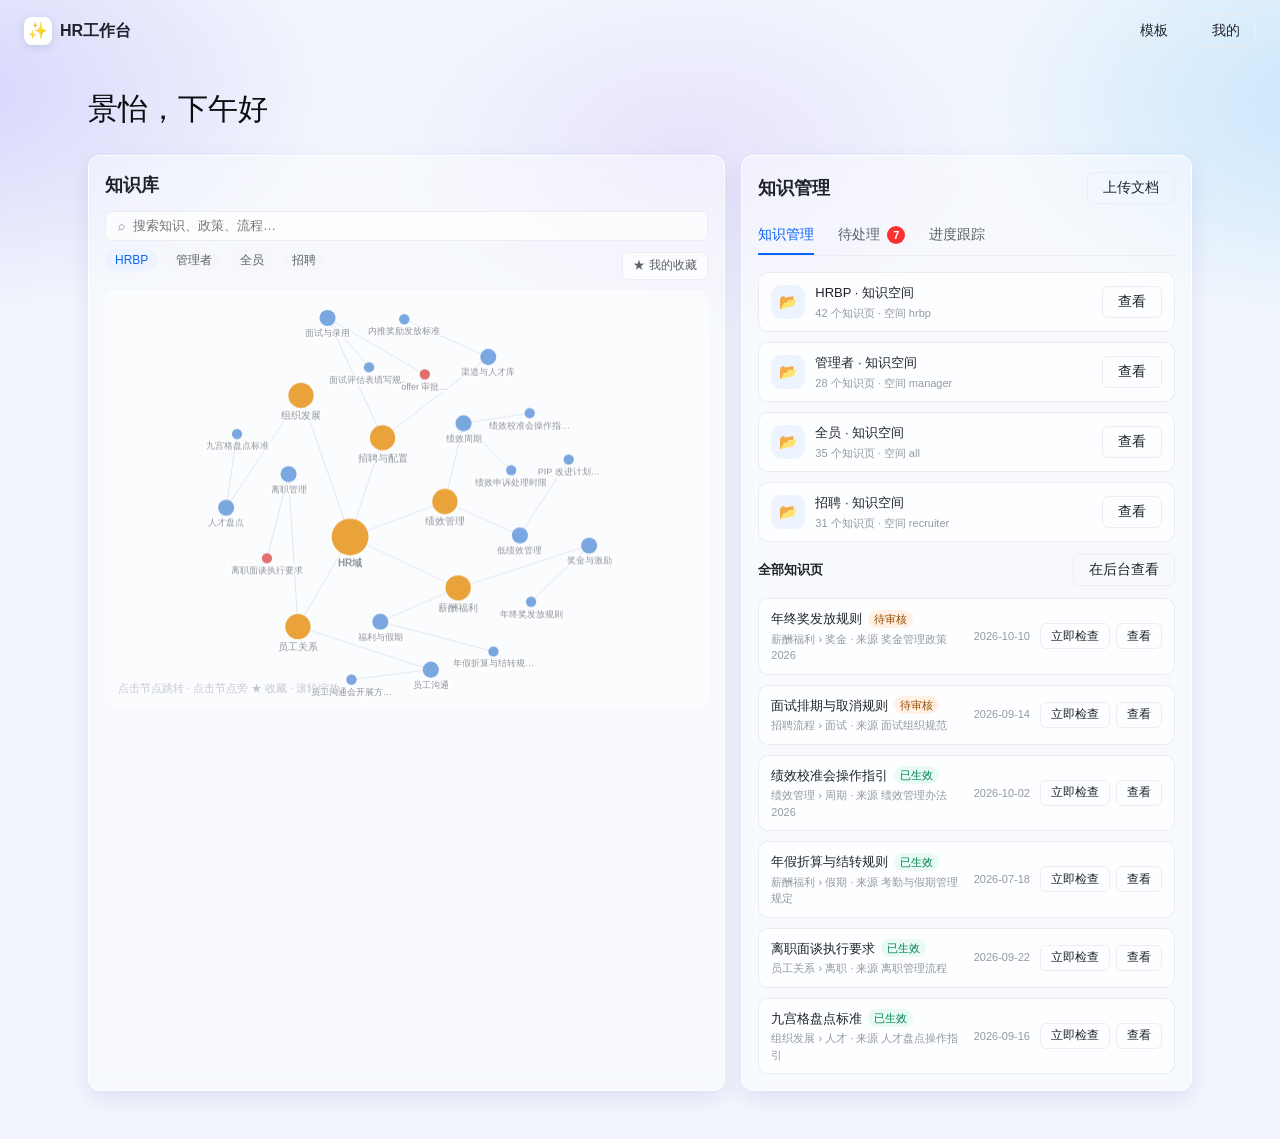
==== commit 2575be9e: "fix: 收藏星标命中检测修复 - hitTest 改为独立扫描所有 page 节点的星标区域，不依赖 S.hovered 状态 - page 节点 hover 感应半径加大到 n.r+18，覆盖右上" ====
--- a/index.html
+++ b/index.html
@@ -496,15 +496,19 @@
   const mx = (clientX - rect.left - S.pan.x) / S.zoom;
   const my = (clientY - rect.top  - S.pan.y) / S.zoom;
 
-  const hov = S.nodes.find(n => n.id === S.hovered);
-  if (hov) {
-    const fb = favBtnPos(hov);
+  // 先扫描所有 page 节点的星标区域（不依赖 S.hovered）
+  for (let i = S.nodes.length - 1; i >= 0; i--) {
+    const n = S.nodes[i];
+    if (n.kind !== 'page') continue;
+    const fb = favBtnPos(n);
     const dx = mx - fb.x, dy = my - fb.y;
-    if (dx * dx + dy * dy <= (fb.r + 3) * (fb.r + 3)) return { node: hov, fav: true };
+    if (dx * dx + dy * dy <= (fb.r + 4) * (fb.r + 4)) return { node: n, fav: true };
   }
   for (let i = S.nodes.length - 1; i >= 0; i--) {
     const n = S.nodes[i], dx = mx - n.x, dy = my - n.y;
-    if (dx * dx + dy * dy <= (n.r + 6) * (n.r + 6)) return { node: n, fav: false };
+    // 对 page 节点用更大的感应半径（覆盖右上角星标区域）
+    const hitR = n.kind === 'page' ? n.r + 18 : n.r + 6;
+    if (dx * dx + dy * dy <= hitR * hitR) return { node: n, fav: false };
   }
   return null;
 }
@@ -548,7 +552,7 @@
   S.favs.has(id) ? S.favs.delete(id) : S.favs.add(id);
   localStorage.setItem('hr-kc-favs', JSON.stringify([...S.favs]));
   drawGraph();
-  if (S.showFavs) renderFavPanel();
+  renderFavPanel();   // 无论面板开不开都刷新，打开时内容已经是最新的
 }
 
 function toggleFavView() {
@@ -560,9 +564,21 @@
   if (S.showFavs) renderFavPanel();
 }
 
+function allPagesAllRoles() {
+  const out = [];
+  Object.keys(DATA.graph).forEach(role => {
+    (DATA.graph[role]||{domains:[]}).domains.forEach(d =>
+      d.children.forEach(s => s.pages.forEach(p =>
+        out.push({...p, domain:d.label, sub:s.label, role}))));
+  });
+  // 去重（同一页可能在多角色下出现相同 id）
+  const seen = new Set();
+  return out.filter(p => { if (seen.has(p.id)) return false; seen.add(p.id); return true; });
+}
+
 function renderFavPanel() {
   const panel = document.getElementById('favPanel');
-  const pages = allPages().filter(p=>S.favs.has(p.id));
+  const pages = allPagesAllRoles().filter(p=>S.favs.has(p.id));
   if (!pages.length) {
     panel.innerHTML = '<div class="fav-empty"><span style="font-size:22px">☆</span><span>还没有收藏</span><span style="font-size:11px">点击节点旁的 ★ 可收藏常用知识</span></div>';
     return;
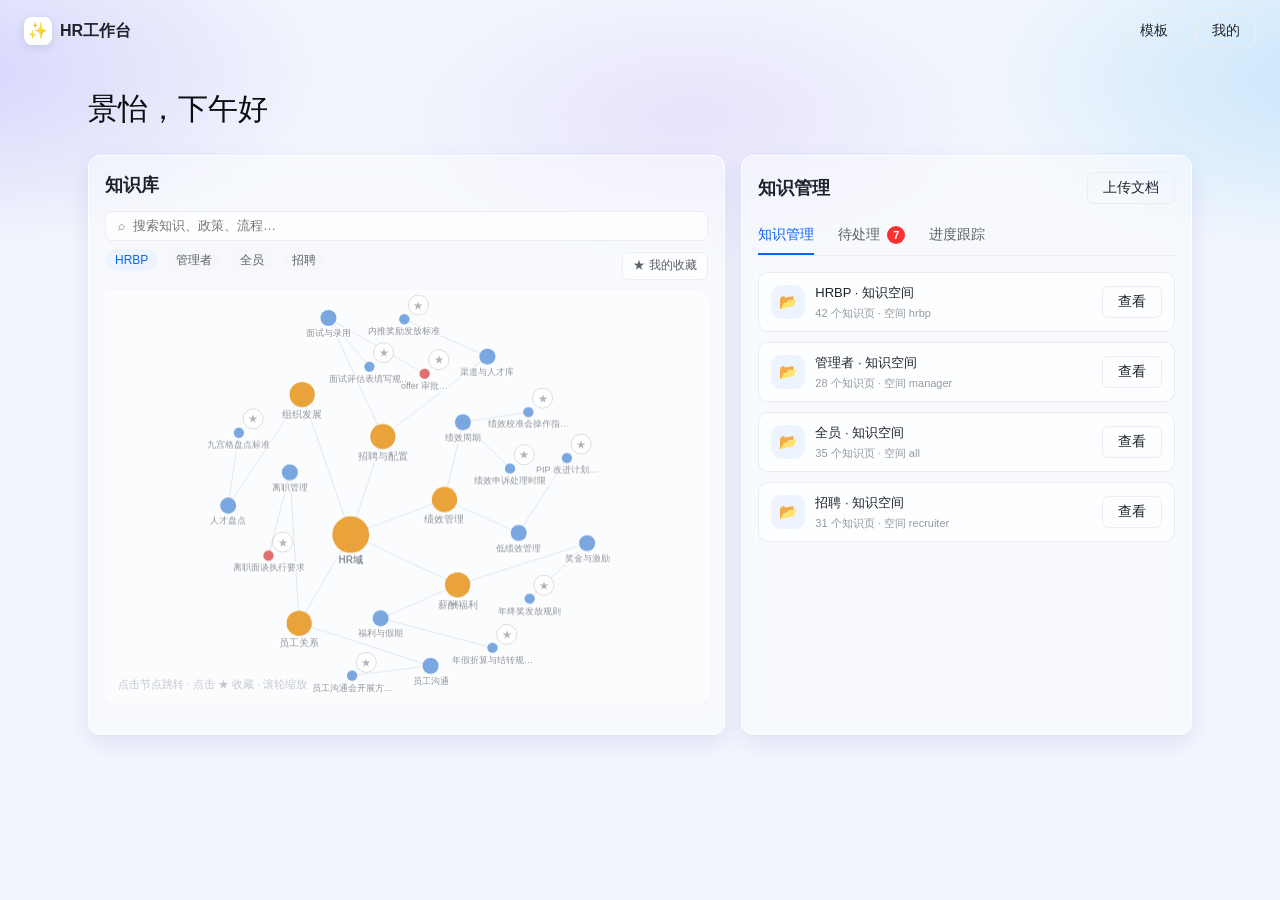
==== commit e17c9da2: "fix: 收藏改用SVG overlay+事件委托，彻底解决点击问题；删除全部知识页模块" ====
--- a/index.html
+++ b/index.html
@@ -190,9 +190,10 @@
             </div>
             <div class="graph-area" id="graphAreaWrap">
               <canvas id="graphCanvas"></canvas>
+              <svg id="favOverlay" style="position:absolute;inset:0;width:100%;height:100%;pointer-events:none;overflow:visible"></svg>
               <div class="search-floating" id="searchFloating"></div>
               <div class="fav-panel" id="favPanel"></div>
-              <div class="graph-hint" id="graphHint">点击节点跳转 · 点击节点旁 ★ 收藏 · 滚轮缩放</div>
+              <div class="graph-hint" id="graphHint">点击节点跳转 · 点击 ★ 收藏 · 滚轮缩放</div>
             </div>
           </div>
         </div>
@@ -238,7 +239,6 @@
   pan: { x: 0, y: 0 },
   nodes: [], edges: [],
   hovered: null,
-  hoveredFavBtn: null,   // page id whose fav-star is being hovered
   dragging: false,
   showFavs: false,
   resolved: {},
@@ -471,43 +471,42 @@
       ctx.fillText(txt, n.x, ty);
     }
 
-    /* hover 时的收藏星标 */
-    if (hov) {
-      const sx = n.x + n.r + 7, sy = n.y - n.r - 7;
-      const on = S.hoveredFavBtn === n.id;
-      const isFav = S.favs.has(n.id);
-      ctx.beginPath(); ctx.arc(sx, sy, 7, 0, Math.PI * 2);
-      ctx.fillStyle = (on || isFav) ? '#e9a33a' : '#fff';
-      ctx.fill();
-      ctx.strokeStyle = 'rgba(31,35,41,.14)'; ctx.lineWidth = 1; ctx.stroke();
-      ctx.fillStyle = (on || isFav) ? '#fff' : '#b8bec6';
-      ctx.font = `9px ${FONT}`;
-      ctx.textAlign = 'center'; ctx.textBaseline = 'middle';
-      ctx.fillText('★', sx, sy);
-    }
   });
+  ctx.restore();
+  updateFavOverlay();
+}
+
+/* ── SVG 收藏 overlay：绕开 canvas 命中问题，直接用 DOM 事件 ── */
+function updateFavOverlay() {
+  const svg = document.getElementById('favOverlay');
+  if (!svg) return;
+  svg.innerHTML = S.nodes.filter(n => n.kind === 'page').map(n => {
+    const bx = n.x * S.zoom + S.pan.x;
+    const by = n.y * S.zoom + S.pan.y;
+    const ox = (n.r + 9) * S.zoom;
+    const oy = (n.r + 9) * S.zoom;
+    const cx = bx + ox, cy = by - oy;
+    const on = S.favs.has(n.id);
+    return `<g data-fav-id="${n.id}" style="cursor:pointer">
+      <circle cx="${cx}" cy="${cy}" r="10" fill="${on?'#e9a33a':'rgba(255,255,255,0.9)'}" stroke="${on?'#e9a33a':'rgba(31,35,41,0.15)'}" stroke-width="1"/>
+      <text x="${cx}" y="${cy}" text-anchor="middle" dominant-baseline="central" font-size="10" font-family="-apple-system,'PingFang SC',sans-serif" fill="${on?'#fff':'#b0b6be'}" style="user-select:none;pointer-events:none">★</text>
+    </g>`;
+  }).join('');
 }
 
 /* ── 命中检测 ── */
-function favBtnPos(n) { return { x: n.x + n.r + 7, y: n.y - n.r - 7, r: 7 }; }
+
 
 function hitTest(clientX, clientY) {
   const rect = canvas.getBoundingClientRect();
   const mx = (clientX - rect.left - S.pan.x) / S.zoom;
   const my = (clientY - rect.top  - S.pan.y) / S.zoom;
 
-  // 先扫描所有 page 节点的星标区域（不依赖 S.hovered）
-  for (let i = S.nodes.length - 1; i >= 0; i--) {
-    const n = S.nodes[i];
-    if (n.kind !== 'page') continue;
-    const fb = favBtnPos(n);
-    const dx = mx - fb.x, dy = my - fb.y;
-    if (dx * dx + dy * dy <= (fb.r + 4) * (fb.r + 4)) return { node: n, fav: true };
-  }
+  // 收藏星标由 SVG overlay 处理，canvas hitTest 不再检测 fav 区
   for (let i = S.nodes.length - 1; i >= 0; i--) {
     const n = S.nodes[i], dx = mx - n.x, dy = my - n.y;
     // 对 page 节点用更大的感应半径（覆盖右上角星标区域）
-    const hitR = n.kind === 'page' ? n.r + 18 : n.r + 6;
+    const hitR = n.kind === 'page' ? n.r + 28 : n.r + 6;
     if (dx * dx + dy * dy <= hitR * hitR) return { node: n, fav: false };
   }
   return null;
@@ -516,11 +515,10 @@
 canvas.addEventListener('mousemove', e => {
   if (S.dragging) { S.pan.x += e.movementX; S.pan.y += e.movementY; drawGraph(); return; }
   const hit = hitTest(e.clientX, e.clientY);
-  const ph = S.hovered, pf = S.hoveredFavBtn;
+  const ph = S.hovered;
   S.hovered       = hit ? hit.node.id : null;
-  S.hoveredFavBtn = (hit && hit.fav) ? hit.node.id : null;
   canvas.style.cursor = hit ? 'pointer' : 'grab';
-  if (S.hovered !== ph || S.hoveredFavBtn !== pf) drawGraph();
+  if (S.hovered !== ph) drawGraph();
 });
 
 canvas.addEventListener('mousedown', e => {
@@ -532,7 +530,6 @@
 canvas.addEventListener('click', e => {
   const hit = hitTest(e.clientX, e.clientY);
   if (!hit) return;
-  if (hit.fav) { toggleFav(hit.node.id); return; }
   if (hit.node.kind === 'page') window.open(KB_BASE + '/' + hit.node.id, '_blank');
 });
 
@@ -661,7 +658,7 @@
   const tagStyle=`background:${meta.color}1a;color:${meta.color}`;
 
   if (done) {
-    const txt={new:'已用新版',old:'已保留旧的',pass:'已通过上线',redo:'已退回重新加工'}[done];
+    const txt={new:'已用新版',old:'已保留旧版',pass:'已通过上线',redo:'已退回重新加工'}[done];
     return `<div class="todo-card done">
       <div class="todo-head">
         <span class="tiny-tag" style="${tagStyle}">${meta.label}</span>
@@ -686,7 +683,7 @@
   const btns=item.kind==='quality'
     ? `<button class="toft-button toft-button--ghost" onclick="resolve('${item.id}','redo')">重新加工</button>
        <button class="toft-button toft-button--primary" onclick="resolve('${item.id}','pass')">通过</button>`
-    : `<button class="toft-button toft-button--ghost" onclick="resolve('${item.id}','old')">${item.kind==='conflict'?'保留旧的':'暂不更新'}</button>
+    : `<button class="toft-button toft-button--ghost" onclick="resolve('${item.id}','old')">${item.kind==='conflict'?'保留旧版':'暂不更新'}</button>
        <button class="toft-button toft-button--primary" onclick="resolve('${item.id}','new')">用新版</button>`;
 
   return `<div class="todo-card">
@@ -758,32 +755,17 @@
           <div class="space-meta">${s.pagesCount} 个知识页 · 空间 ${s.key}</div>
         </div>
         <button class="toft-button toft-button--ghost" onclick="alert('查看空间：${s.key}')">查看</button>
-      </div>`).join('') +
-    `<div class="list-head">
-      <div class="list-head-label">全部知识页</div>
-      <button class="toft-button toft-button--ghost" onclick="alert('在后台查看')">在后台查看</button>
-    </div>` +
-    DATA.managedPages.map(p=>`
-      <div class="page-row">
-        <div class="page-title-wrap">
-          <div class="page-title">${p.title}
-            ${p.status==='live'
-              ?'<span class="tiny-tag tiny-tag--success">已生效</span>'
-              :'<span class="tiny-tag tiny-tag--warn">待审核</span>'}
-          </div>
-          <div class="page-sub">${p.subdomain} · 来源 ${p.source}</div>
-        </div>
-        <div class="page-date">${p.updatedAt}</div>
-        <div class="page-actions">
-          <button class="toft-button toft-button--ghost" onclick="alert('立即检查：${p.title}')">立即检查</button>
-          <button class="toft-button toft-button--ghost" onclick="alert('查看：${p.title}')">查看</button>
-        </div>
       </div>`).join('');
 }
 
 /* ════════════════════════════════
    Init
 ════════════════════════════════ */
+// SVG overlay 事件委托（绑一次，不随 innerHTML 刷新而失效）
+document.getElementById('favOverlay').addEventListener('click', e => {
+  const g = e.target.closest('[data-fav-id]');
+  if (g) toggleFav(g.dataset.favId);
+});
 renderRolePills();
 resizeCanvas();
 renderTodoPanel();
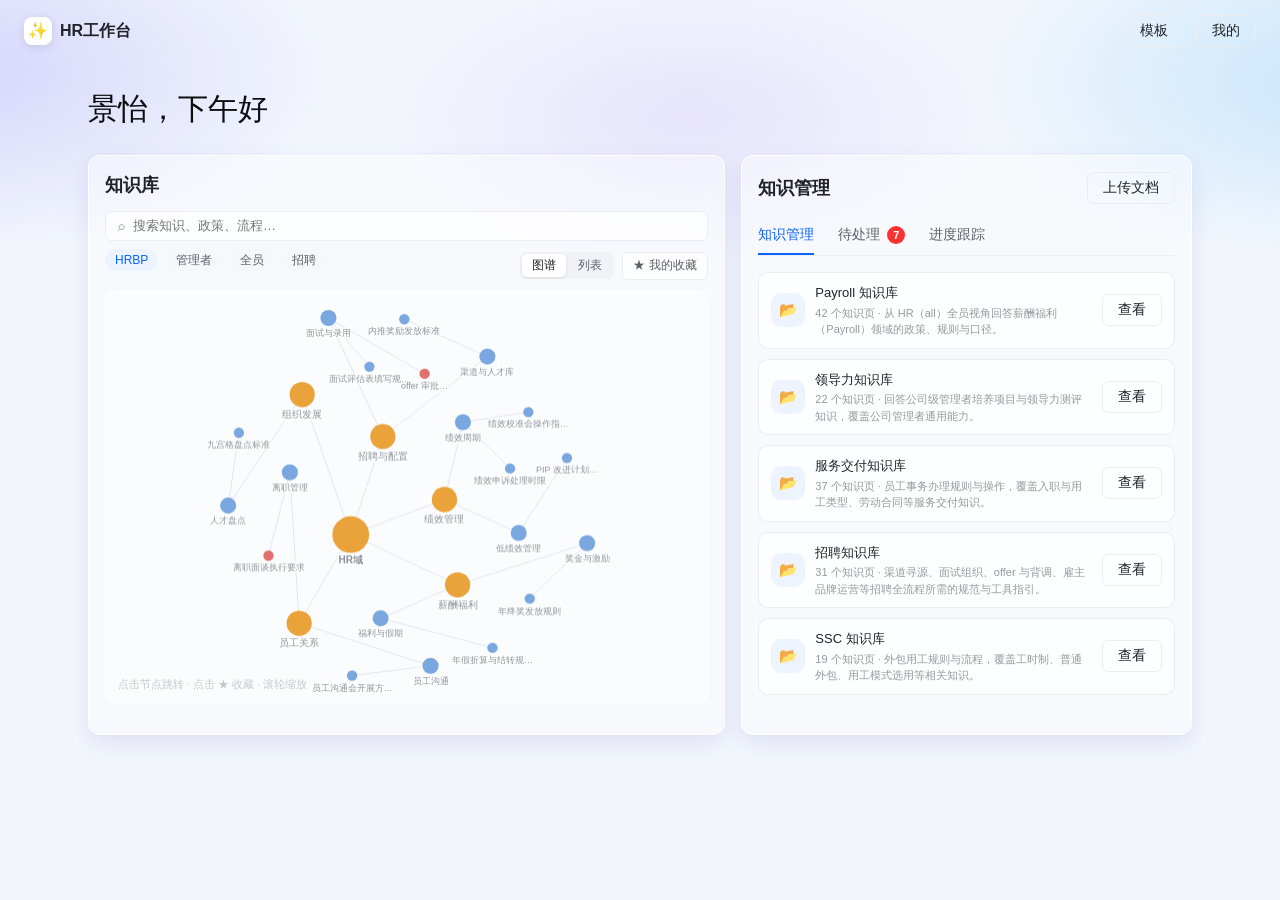
==== commit c24ecf9e: "feat: 图谱/列表双视图切换；列表下钻两栏（目录+详情）；进度跟踪补冲突/失败场景；生成独立单文件standalone" ====
--- a/index.html
+++ b/index.html
@@ -25,6 +25,77 @@
   .search-item:hover { border-color: var(--color-brand-border); }
   .search-item__title { font-size: 13px; font-weight: 500; display: flex; align-items: center; gap: 6px; flex-wrap: wrap; }
   .search-item__meta { font-size: 11px; color: var(--color-text-tertiary); margin-top: 3px; }
+
+  /* ── 视图切换按钮 ── */
+  .view-toggle { display:flex; gap:2px; background:#f0f2f5; border-radius:7px; padding:2px; }
+  .view-btn { border:none; background:transparent; border-radius:5px; padding:3px 10px;
+              font-size:12px; color:var(--color-text-secondary); cursor:pointer; transition:all .15s; }
+  .view-btn.active { background:#fff; color:var(--color-text-primary); font-weight:500;
+                     box-shadow:0 1px 3px rgba(0,0,0,.1); }
+
+  /* ── 列表视图 ── */
+  #listView { display:none; flex:1; flex-direction:column; min-height:400px; border-radius:10px;
+              background:rgba(255,255,255,.55); border:1px solid var(--color-border-default); overflow-y:auto; }
+  #listView.lv-active { display:flex; flex-direction:column; }
+  .list-domains { display:flex; flex-direction:column; gap:4px; padding:10px; }
+  .list-domain-group { border-radius:8px; overflow:hidden; border:1px solid var(--color-border-default); }
+  .list-domain-hdr { display:flex; align-items:center; gap:6px; padding:8px 12px;
+                     background:rgba(255,255,255,.85); cursor:pointer; user-select:none;
+                     font-size:13px; font-weight:600; color:var(--color-text-primary); }
+  .list-domain-hdr:hover { background:var(--color-brand-soft); }
+  .list-domain-hdr .chevron { font-size:9px; color:var(--color-text-tertiary);
+                               transition:transform .2s; margin-left:auto; }
+  .list-domain-hdr.open .chevron { transform:rotate(90deg); }
+  .list-subdomain-wrap { padding:0 8px 8px; background:rgba(249,250,252,.9); }
+  .list-sub-hdr { font-size:10px; font-weight:700; color:var(--color-text-tertiary);
+                  padding:6px 4px 3px; letter-spacing:.04em; }
+  .list-page-row { display:flex; align-items:center; gap:8px; padding:5px 8px;
+                   border-radius:6px; cursor:pointer; transition:background .12s; }
+  .list-page-row:hover { background:var(--color-brand-soft); }
+  .list-page-dot { width:6px; height:6px; border-radius:50%; background:#0c63fa; flex-shrink:0; }
+  .list-page-name { font-size:12px; color:var(--color-text-primary); flex:1; min-width:0;
+                    white-space:nowrap; overflow:hidden; text-overflow:ellipsis; }
+  .list-page-date { font-size:10px; color:var(--color-text-tertiary); flex-shrink:0; }
+  .list-page-fav  { font-size:11px; color:#e9a33a; flex-shrink:0; }
+
+  /* ── 下钻视图（两栏）── */
+  #drillView { display:none; flex:1; min-height:400px; border-radius:10px; overflow:hidden;
+               border:1px solid var(--color-border-default); background:#fff; }
+  #drillView.dv-active { display:flex; }
+  .drill-nav { width:196px; flex-shrink:0; border-right:1px solid var(--color-border-default);
+               display:flex; flex-direction:column; background:#f9fafb; overflow-y:auto; }
+  .drill-back { display:flex; align-items:center; gap:6px; padding:10px 12px;
+                font-size:12px; color:var(--color-brand-primary); cursor:pointer; font-weight:500;
+                border-bottom:1px solid var(--color-border-default); }
+  .drill-back:hover { background:var(--color-brand-soft); }
+  .drill-nav-domain { padding:8px 12px 3px; font-size:10px; font-weight:700;
+                      color:var(--color-text-tertiary); letter-spacing:.06em; }
+  .drill-nav-item { display:flex; align-items:center; gap:7px; padding:6px 14px;
+                    cursor:pointer; font-size:12px; color:var(--color-text-secondary);
+                    border-left:2px solid transparent; transition:all .12s; }
+  .drill-nav-item:hover { background:var(--color-brand-soft); color:var(--color-text-primary); }
+  .drill-nav-item.active { background:var(--color-brand-soft); color:var(--color-brand-primary);
+                           border-left-color:var(--color-brand-primary); font-weight:500; }
+  .drill-content { flex:1; overflow-y:auto; padding:20px 24px; }
+  .drill-title { font-size:16px; font-weight:600; color:var(--color-text-primary); margin-bottom:6px; }
+  .drill-meta { display:flex; gap:14px; margin-bottom:14px; flex-wrap:wrap; }
+  .drill-meta-item { font-size:11px; color:var(--color-text-tertiary); }
+  .drill-meta-item b { color:var(--color-text-secondary); font-weight:500; }
+  .drill-tag { display:inline-block; font-size:11px; padding:2px 8px; border-radius:10px;
+               background:var(--color-brand-soft); color:var(--color-brand-primary);
+               font-weight:500; margin-bottom:12px; }
+  .drill-body { font-size:13px; color:var(--color-text-secondary); line-height:1.75; }
+  .drill-src-link { display:inline-flex; align-items:center; gap:5px; margin-top:16px;
+                    font-size:12px; color:var(--color-brand-primary); cursor:pointer;
+                    padding:6px 12px; border-radius:6px; border:1px solid var(--color-brand-border);
+                    background:var(--color-brand-soft); }
+  .drill-src-link:hover { background:#deeaff; }
+  .drill-fav-btn { float:right; background:none; border:1px solid var(--color-border-default);
+                   border-radius:6px; padding:4px 10px; font-size:12px; cursor:pointer;
+                   color:var(--color-text-secondary); transition:all .15s; }
+  .drill-fav-btn.active { border-color:#e9a33a; color:#e9a33a; background:#fff9f0; }
+  .drill-empty { display:flex; align-items:center; justify-content:center; height:200px;
+                 color:var(--color-text-tertiary); font-size:13px; }
 
   .fav-panel { position: absolute; inset: 0; background: rgba(250,252,255,.97);
                overflow: auto; display: none; flex-direction: column; padding: 12px; gap: 8px; }
@@ -105,6 +176,7 @@
 
   .prog-track { display: flex; align-items: flex-start; }
   .prog-step  { display: flex; flex-direction: column; align-items: center; gap: 5px; flex: none; }
+  .prog-step.is-submitted { min-width: 42px; }
   .prog-dot   { width: 8px; height: 8px; border-radius: 50%; background: #e1e3e6; }
   .prog-dot.done     { background: #06bf75; }
   .prog-dot.active   { background: #0c63fa; box-shadow: 0 0 0 3px rgba(12,99,250,.15); }
@@ -184,16 +256,31 @@
             </div>
             <div class="k-toolbar">
               <div class="tool-role-pills" id="rolePills"></div>
-              <button class="fav-btn" id="favBtn" onclick="toggleFavView()">
-                <span>★</span> 我的收藏
-              </button>
+              <div style="display:flex;gap:8px;align-items:center">
+                <div class="view-toggle">
+                  <button class="view-btn active" id="vbGraph" onclick="switchView('graph')">图谱</button>
+                  <button class="view-btn"        id="vbList"  onclick="switchView('list')">列表</button>
+                </div>
+                <button class="fav-btn" id="favBtn" onclick="toggleFavView()">
+                  <span>★</span> 我的收藏
+                </button>
+              </div>
             </div>
+            <!-- 图谱视图 -->
             <div class="graph-area" id="graphAreaWrap">
               <canvas id="graphCanvas"></canvas>
-              <svg id="favOverlay" style="position:absolute;inset:0;width:100%;height:100%;pointer-events:none;overflow:visible"></svg>
               <div class="search-floating" id="searchFloating"></div>
               <div class="fav-panel" id="favPanel"></div>
               <div class="graph-hint" id="graphHint">点击节点跳转 · 点击 ★ 收藏 · 滚轮缩放</div>
+            </div>
+            <!-- 列表视图 -->
+            <div id="listView"></div>
+            <!-- 下钻视图（两栏） -->
+            <div id="drillView">
+              <div class="drill-nav" id="drillNav"></div>
+              <div class="drill-content" id="drillContent">
+                <div class="drill-empty">← 从左侧选择一个知识页</div>
+              </div>
             </div>
           </div>
         </div>
@@ -240,6 +327,7 @@
   nodes: [], edges: [],
   hovered: null,
   dragging: false,
+  dragMoved: false,
   showFavs: false,
   resolved: {},
 };
@@ -268,6 +356,153 @@
   pageConfl:  { fill:'#fc3232' },
   edge:       'rgba(31,35,41,.10)',
 };
+
+/* ══ 视图切换 ══ */
+let S_view = 'graph';
+
+function switchView(v) {
+  S_view = v;
+  document.getElementById('vbGraph').classList.toggle('active', v==='graph');
+  document.getElementById('vbList').classList.toggle('active', v==='list'||v==='drill');
+  document.getElementById('graphAreaWrap').style.display = (v==='graph') ? '' : 'none';
+  document.getElementById('graphHint').style.display     = (v==='graph') ? '' : 'none';
+  // 角色 pills 只在图谱视图显示
+  document.getElementById('rolePills').style.visibility = (v==='graph') ? '' : 'hidden';
+  const lv = document.getElementById('listView');
+  const dv = document.getElementById('drillView');
+  lv.classList.toggle('lv-active', v==='list');
+  dv.classList.toggle('dv-active', v==='drill');
+  if (v==='list') renderListView();
+  document.getElementById('favPanel').classList.remove('show');
+}
+
+/* ── 列表视图：合并所有角色的知识，按领域展示 ── */
+function _getAllDomains() {
+  // 合并所有角色 graph，以 domain.key 去重，page 以 id 去重
+  const domainMap = new Map(); // key -> {label, subMap}
+  Object.values(DATA.graph||{}).forEach(roleGraph => {
+    (roleGraph.domains||[]).forEach(d => {
+      if (!domainMap.has(d.key)) domainMap.set(d.key, {key:d.key, label:d.label, subMap:new Map()});
+      const dm = domainMap.get(d.key);
+      (d.children||[]).forEach(sub => {
+        if (!dm.subMap.has(sub.key)) dm.subMap.set(sub.key, {key:sub.key, label:sub.label, pageMap:new Map()});
+        const sm = dm.subMap.get(sub.key);
+        (sub.pages||[]).forEach(p => { if (!sm.pageMap.has(p.id)) sm.pageMap.set(p.id, p); });
+      });
+    });
+  });
+  // 还原成数组
+  return [...domainMap.values()].map(d => ({
+    ...d,
+    children: [...d.subMap.values()].map(sub => ({
+      ...sub,
+      pages: [...sub.pageMap.values()]
+    }))
+  }));
+}
+
+function renderListView() {
+  const domains = _getAllDomains();
+  const el = document.getElementById('listView');
+  let html = '<div class="list-domains">';
+  domains.forEach(d => {
+    html += `<div class="list-domain-group">
+      <div class="list-domain-hdr" onclick="toggleListDomain(this)">
+        ${d.label}<span class="chevron">▶</span>
+      </div>
+      <div class="list-subdomain-wrap" style="display:none">`;
+    (d.children||[]).forEach(sub => {
+      html += `<div class="list-sub-hdr">${sub.label}</div>`;
+      (sub.pages||[]).forEach(page => {
+        const fav = S.favs.has(page.id);
+        html += `<div class="list-page-row" onclick="openDrill('${page.id}')">
+          <div class="list-page-dot"></div>
+          <div class="list-page-name">${page.title}</div>
+          <div class="list-page-date">${page.updatedAt||''}</div>
+          ${fav ? '<div class="list-page-fav">★</div>' : ''}
+        </div>`;
+      });
+    });
+    html += '</div></div>';
+  });
+  html += '</div>';
+  el.innerHTML = html;
+}
+
+function toggleListDomain(hdr) {
+  const opening = !hdr.classList.contains('open');
+  hdr.classList.toggle('open', opening);
+  hdr.nextElementSibling.style.display = opening ? '' : 'none';
+}
+
+/* ── 下钻：找 page（全量搜索，不依赖 S.role）── */
+function _findPage(id) {
+  for (const d of _getAllDomains())
+    for (const sub of (d.children||[]))
+      for (const p of (sub.pages||[]))
+        if (p.id===id) return {page:p, domain:d, sub};
+  return null;
+}
+
+/* ── 下钻：打开 ── */
+function openDrill(pageId) {
+  switchView('drill');
+  _buildDrillNav(pageId);
+  _renderDrillPage(pageId);
+}
+
+function _buildDrillNav(activeId) {
+  const domains = _getAllDomains();
+  const nav = document.getElementById('drillNav');
+  let html = '<div class="drill-back" onclick="switchView(\'list\')">← 返回列表</div>';
+  domains.forEach(d => {
+    html += `<div class="drill-nav-domain">${d.label}</div>`;
+    (d.children||[]).forEach(sub => {
+      (sub.pages||[]).forEach(p => {
+        html += `<div class="drill-nav-item${p.id===activeId?' active':''}"
+          onclick="drillNavClick('${p.id}',this)">
+          <span style="color:#0c63fa;font-size:9px">●</span>${p.title}
+        </div>`;
+      });
+    });
+  });
+  nav.innerHTML = html;
+}
+
+function drillNavClick(id, el) {
+  document.querySelectorAll('.drill-nav-item').forEach(n=>n.classList.remove('active'));
+  el.classList.add('active');
+  _renderDrillPage(id);
+}
+
+function _renderDrillPage(id) {
+  const found = _findPage(id);
+  if (!found) return;
+  const {page} = found;
+  const isFav = S.favs.has(id);
+  document.getElementById('drillContent').innerHTML = `
+    <button class="drill-fav-btn ${isFav?'active':''}"
+            onclick="toggleFavDrill('${id}')">${isFav?'★ 已收藏':'☆ 收藏'}</button>
+    <div class="drill-title">${page.title}</div>
+    <div class="drill-meta">
+      <div class="drill-meta-item">来源文档 <b>${page.source||'—'}</b></div>
+      <div class="drill-meta-item">最后更新 <b>${page.updatedAt||'—'}</b></div>
+      ${page.tag?`<div class="drill-meta-item">标签 <b>${page.tag}</b></div>`:''}
+    </div>
+    ${page.tag?`<div class="drill-tag">${page.tag}</div>`:''}
+    <div class="drill-body">${page.summary||'暂无内容摘要。'}</div>
+    ${page.source?`<div class="drill-src-link"
+        onclick="window.open(KB_BASE+'/'+\`${id}\`,'_blank')">
+        ↗ 查看原文（${page.source}）</div>`:''}
+  `;
+}
+
+function toggleFavDrill(id) {
+  toggleFav(id);
+  _renderDrillPage(id);
+  // 同步列表视图收藏标记
+  renderListView();
+}
 
 function renderRolePills() {
   document.getElementById('rolePills').innerHTML = DATA.roles.map(r =>
@@ -454,6 +689,25 @@
     ctx.fillStyle = nodeColor(n);
     ctx.fill();
 
+    /* 收藏星标（canvas内绘制，hover或已收藏时显示） */
+    if (n.kind === 'page') {
+      const isFav = S.favs.has(n.id);
+      if (hov || isFav) {
+        const sr = Math.max(5, n.r * 0.85);
+        const sx = n.x + n.r * 0.8 + sr;
+        const sy = n.y - n.r * 0.8 - sr;
+        n._favX = sx; n._favY = sy; n._favR = sr + 4;
+        ctx.beginPath(); ctx.arc(sx, sy, sr, 0, Math.PI * 2);
+        ctx.fillStyle = isFav ? '#e9a33a' : 'rgba(255,255,255,0.95)'; ctx.fill();
+        ctx.strokeStyle = isFav ? '#e9a33a' : 'rgba(31,35,41,0.2)';
+        ctx.lineWidth = 1; ctx.stroke();
+        ctx.fillStyle = isFav ? '#fff' : '#c0c4cc';
+        ctx.font = `${sr * 1.1}px ${FONT}`;
+        ctx.textAlign = 'center'; ctx.textBaseline = 'middle';
+        ctx.fillText('★', sx, sy + 0.5);
+      } else { n._favX = null; }
+    } else { n._favX = null; }
+
     /* 标签 */
     if (n.kind !== 'page' || n.r >= 4) {
       ctx.fillStyle = hov ? COL.labelHi : COL.label;
@@ -473,25 +727,20 @@
 
   });
   ctx.restore();
-  updateFavOverlay();
-}
-
-/* ── SVG 收藏 overlay：绕开 canvas 命中问题，直接用 DOM 事件 ── */
-function updateFavOverlay() {
-  const svg = document.getElementById('favOverlay');
-  if (!svg) return;
-  svg.innerHTML = S.nodes.filter(n => n.kind === 'page').map(n => {
-    const bx = n.x * S.zoom + S.pan.x;
-    const by = n.y * S.zoom + S.pan.y;
-    const ox = (n.r + 9) * S.zoom;
-    const oy = (n.r + 9) * S.zoom;
-    const cx = bx + ox, cy = by - oy;
-    const on = S.favs.has(n.id);
-    return `<g data-fav-id="${n.id}" style="cursor:pointer">
-      <circle cx="${cx}" cy="${cy}" r="10" fill="${on?'#e9a33a':'rgba(255,255,255,0.9)'}" stroke="${on?'#e9a33a':'rgba(31,35,41,0.15)'}" stroke-width="1"/>
-      <text x="${cx}" y="${cy}" text-anchor="middle" dominant-baseline="central" font-size="10" font-family="-apple-system,'PingFang SC',sans-serif" fill="${on?'#fff':'#b0b6be'}" style="user-select:none;pointer-events:none">★</text>
-    </g>`;
-  }).join('');
+}
+
+/* ── 星标命中检测 ── */
+function hitFav(cx, cy) {
+  const rect = canvas.getBoundingClientRect();
+  const x = (cx - rect.left - S.pan.x) / S.zoom;
+  const y = (cy - rect.top  - S.pan.y) / S.zoom;
+  for (let i = S.nodes.length - 1; i >= 0; i--) {
+    const n = S.nodes[i];
+    if (!n._favX) continue;
+    const dx = x - n._favX, dy = y - n._favY;
+    if (dx*dx + dy*dy <= n._favR * n._favR) return n;
+  }
+  return null;
 }
 
 /* ── 命中检测 ── */
@@ -502,32 +751,41 @@
   const mx = (clientX - rect.left - S.pan.x) / S.zoom;
   const my = (clientY - rect.top  - S.pan.y) / S.zoom;
 
-  // 收藏星标由 SVG overlay 处理，canvas hitTest 不再检测 fav 区
   for (let i = S.nodes.length - 1; i >= 0; i--) {
     const n = S.nodes[i], dx = mx - n.x, dy = my - n.y;
-    // 对 page 节点用更大的感应半径（覆盖右上角星标区域）
-    const hitR = n.kind === 'page' ? n.r + 28 : n.r + 6;
-    if (dx * dx + dy * dy <= hitR * hitR) return { node: n, fav: false };
+    if (dx*dx + dy*dy <= (n.r+6)*(n.r+6)) return { node: n };
   }
   return null;
 }
 
+canvas.addEventListener('mousedown', e => {
+  S.dragMoved = false;
+  S.dragging = true;
+  canvas.style.cursor = 'grabbing';
+});
+window.addEventListener('mouseup', () => { S.dragging = false; });
+
 canvas.addEventListener('mousemove', e => {
-  if (S.dragging) { S.pan.x += e.movementX; S.pan.y += e.movementY; drawGraph(); return; }
-  const hit = hitTest(e.clientX, e.clientY);
-  const ph = S.hovered;
-  S.hovered       = hit ? hit.node.id : null;
-  canvas.style.cursor = hit ? 'pointer' : 'grab';
+  if (S.dragging) {
+    if (Math.abs(e.movementX) > 1 || Math.abs(e.movementY) > 1) S.dragMoved = true;
+    S.pan.x += e.movementX; S.pan.y += e.movementY; drawGraph(); return;
+  }
+  const favN = hitFav(e.clientX, e.clientY);
+  const hit  = favN ? null : hitTest(e.clientX, e.clientY);
+  const ph   = S.hovered;
+  S.hovered  = favN ? favN.id : (hit ? hit.node.id : null);
+  canvas.style.cursor = (favN || hit) ? 'pointer' : 'grab';
   if (S.hovered !== ph) drawGraph();
 });
 
-canvas.addEventListener('mousedown', e => {
-  const hit = hitTest(e.clientX, e.clientY);
-  if (!hit) { S.dragging = true; canvas.style.cursor = 'grabbing'; }
+canvas.addEventListener('mouseleave', () => {
+  S.hovered = null; canvas.style.cursor = 'grab'; drawGraph();
 });
-window.addEventListener('mouseup', () => { S.dragging = false; });
 
 canvas.addEventListener('click', e => {
+  if (S.dragMoved) return;
+  const favN = hitFav(e.clientX, e.clientY);
+  if (favN) { toggleFav(favN.id); return; }
   const hit = hitTest(e.clientX, e.clientY);
   if (!hit) return;
   if (hit.node.kind === 'page') window.open(KB_BASE + '/' + hit.node.id, '_blank');
@@ -549,7 +807,7 @@
   S.favs.has(id) ? S.favs.delete(id) : S.favs.add(id);
   localStorage.setItem('hr-kc-favs', JSON.stringify([...S.favs]));
   drawGraph();
-  renderFavPanel();   // 无论面板开不开都刷新，打开时内容已经是最新的
+  renderFavPanel();
 }
 
 function toggleFavView() {
@@ -723,7 +981,7 @@
       const isConf = i===2&&done&&t.conflictCount>0;
       let dc = isDone?(isConf?'conflict':'done'):isAct?'active':isFail?'fail':'';
       let lc = (isDone||isAct)?'hi':isFail?'fail-lbl':isConf?'conf-lbl':'';
-      return '<div class="prog-step"><div class="prog-dot '+dc+'"></div>'+
+      return '<div class="prog-step '+(i===0?'is-submitted':'')+'"><div class="prog-dot '+dc+'"></div>'+
              '<div class="prog-step-label '+lc+'">'+label+'</div></div>'+
              (i<STEPS.length-1?'<div class="prog-line'+(isDone&&!isConf?' done':'')+'"></div>':'');
     }).join('');
@@ -735,7 +993,7 @@
 
     return '<div class="progress-card">'+
       '<div class="progress-head">'+
-        '<div class="progress-title">'+t.sourceTitle+(failed?' <span class="tiny-tag" style="background:#fff5f5;color:#b50707">失败</span>':'')+'</div>'+
+        '<div class="progress-title" style="cursor:pointer;color:var(--color-brand-primary)" onclick="window.open(\'https://knowledge-cloud.staging.kuaishou.com/?app=hr#/ssc-service-delivery/tasks\',\'_blank\')">'+t.sourceTitle+(failed?' <span class="tiny-tag" style="background:#fff5f5;color:#b50707">失败</span>':'')+'</div>'+
         statusBadge+
       '</div>'+
       '<div class="prog-track">'+track+'</div>'+
@@ -751,8 +1009,8 @@
       <div class="space-card">
         <div class="space-icon">📂</div>
         <div class="space-main">
-          <div class="space-title">${s.domain} · ${s.label}</div>
-          <div class="space-meta">${s.pagesCount} 个知识页 · 空间 ${s.key}</div>
+          <div class="space-title">${s.label}</div>
+          <div class="space-meta">${s.pagesCount} 个知识页 · ${s.description}</div>
         </div>
         <button class="toft-button toft-button--ghost" onclick="alert('查看空间：${s.key}')">查看</button>
       </div>`).join('');
@@ -762,10 +1020,6 @@
    Init
 ════════════════════════════════ */
 // SVG overlay 事件委托（绑一次，不随 innerHTML 刷新而失效）
-document.getElementById('favOverlay').addEventListener('click', e => {
-  const g = e.target.closest('[data-fav-id]');
-  if (g) toggleFav(g.dataset.favId);
-});
 renderRolePills();
 resizeCanvas();
 renderTodoPanel();
